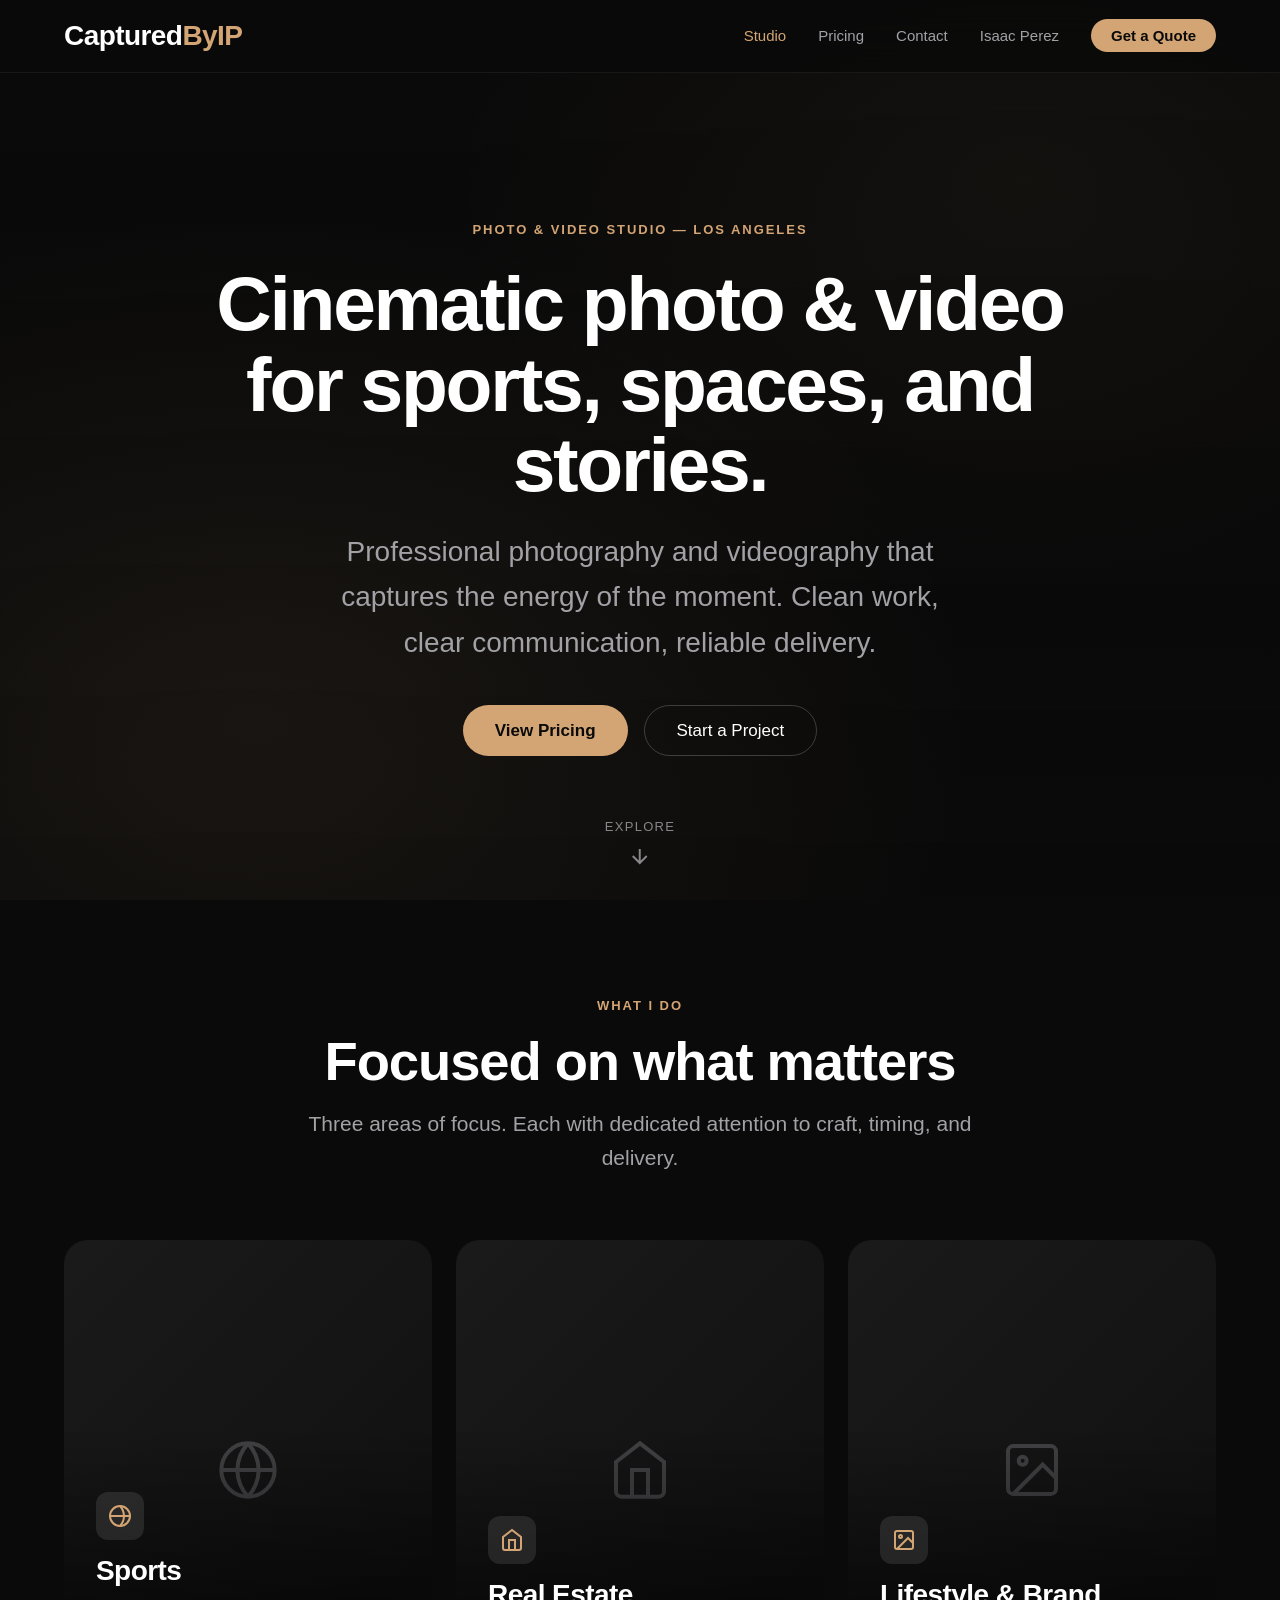
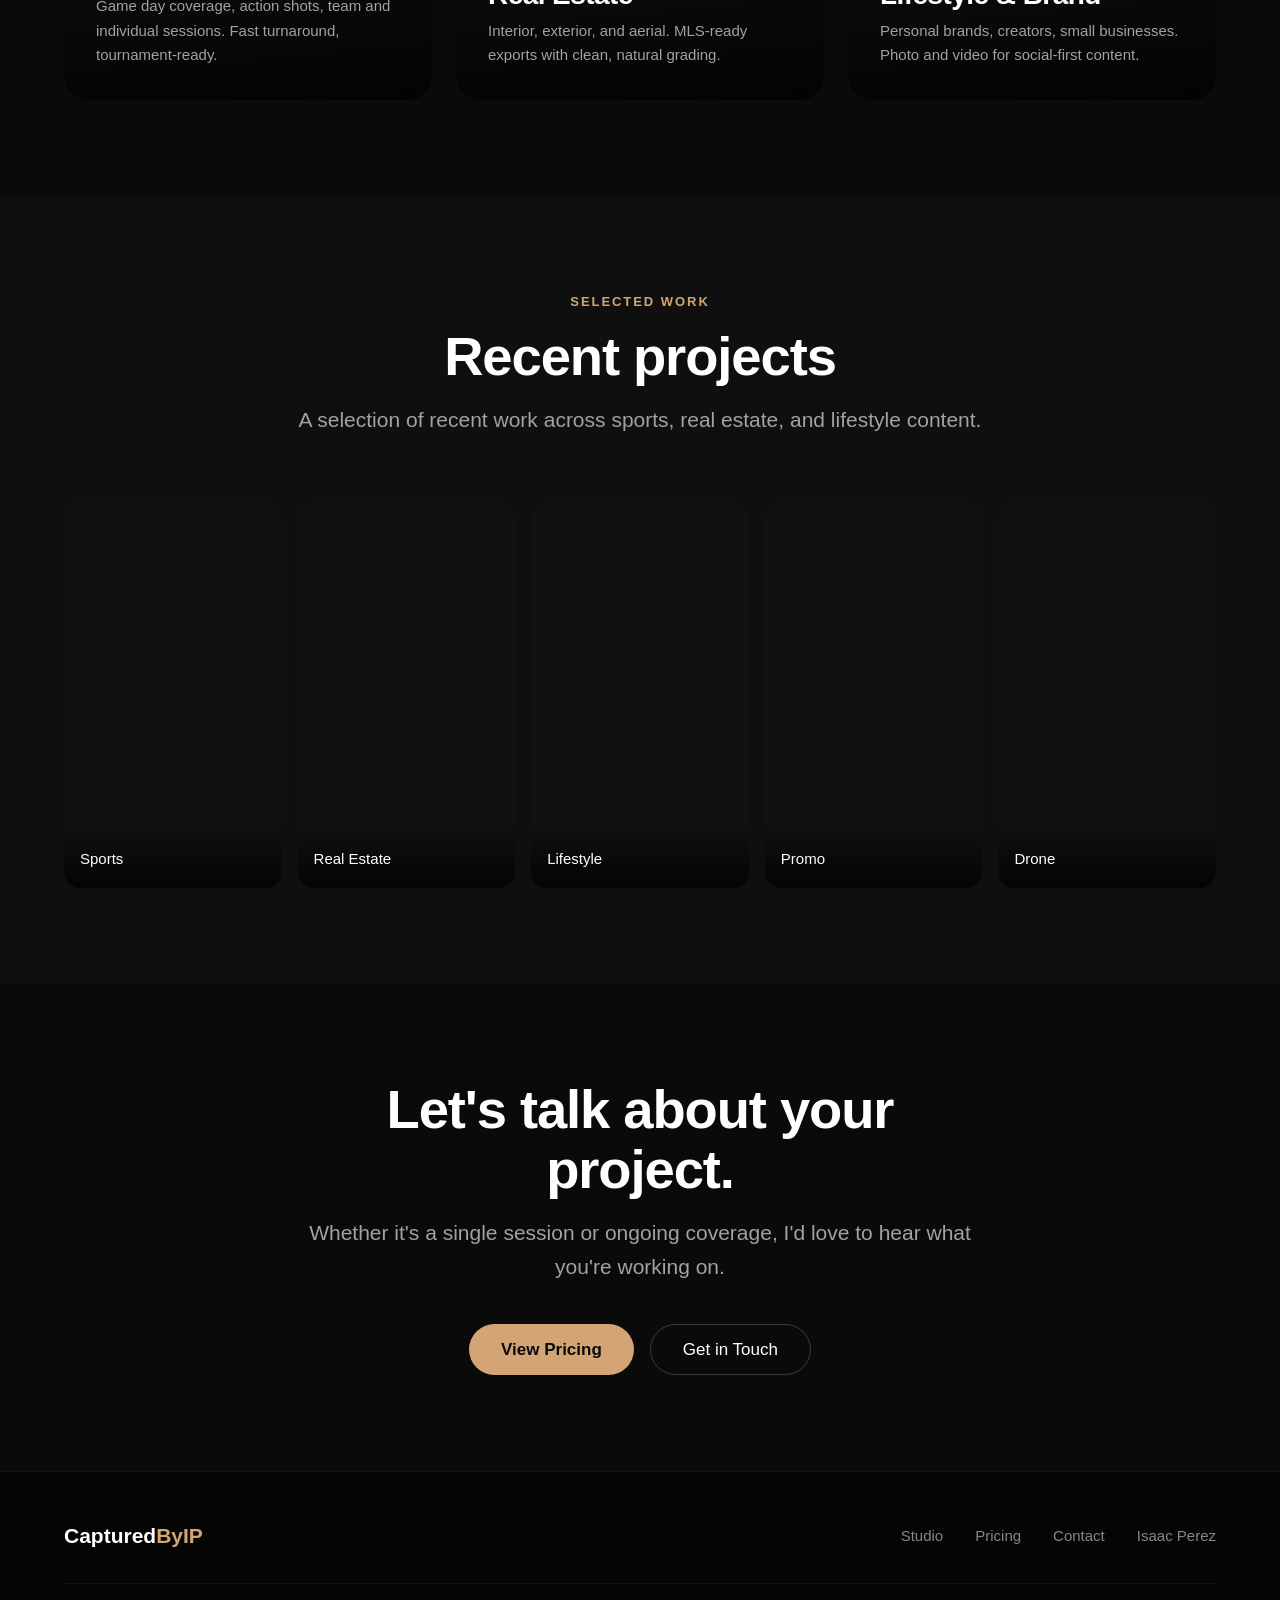
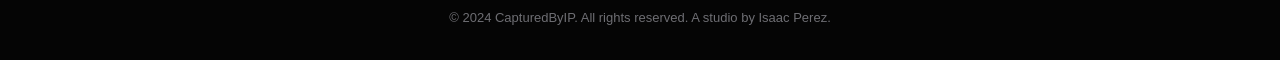
==== index.html @ b9ff3daa "Initial commit - CapturedByIP standalone site" ====
<!DOCTYPE html>
<html lang="en" data-theme="dark">
<head>
  <meta charset="UTF-8">
  <meta name="viewport" content="width=device-width, initial-scale=1.0">
  <meta name="description" content="CapturedByIP — Cinematic photo & video for sports, spaces, and stories. Professional photography and videography in Los Angeles.">
  <meta name="author" content="Isaac Perez">
  <meta name="keywords" content="photography, videography, sports photography, real estate photography, drone, Los Angeles, professional photographer">
  
  <!-- Open Graph -->
  <meta property="og:title" content="CapturedByIP — Photo & Video Studio">
  <meta property="og:description" content="Cinematic photo & video for sports, spaces, and stories.">
  <meta property="og:type" content="website">
  <meta property="og:image" content="https://isaacperez.co/isaac.JPG">
  
  <!-- Twitter Card -->
  <meta name="twitter:card" content="summary_large_image">
  <meta name="twitter:title" content="CapturedByIP — Photo & Video Studio">
  <meta name="twitter:description" content="Cinematic photo & video for sports, spaces, and stories.">
  
  <link rel="icon" href="favicon.svg" type="image/svg+xml">
  <link rel="apple-touch-icon" href="favicon.svg">
  <title>CapturedByIP — Photo & Video Studio</title>
  
  <!-- Design System -->
  <link rel="stylesheet" href="css/design-system.css">
  
  <style>
    /* ============================================================
       CAPTUREDBYIP — CUSTOM STYLES
       Dark-first, editorial, cinematic design
       ============================================================ */
    
    :root {
      /* CapturedByIP Brand Colors - Warm, confident amber */
      --cbip-accent: #d4a574;
      --cbip-accent-light: #e8c9a8;
      --cbip-accent-dark: #b8875a;
      --cbip-accent-subtle: rgba(212, 165, 116, 0.15);
      
      /* Override accent for this page */
      --color-accent: var(--cbip-accent);
      --color-accent-light: var(--cbip-accent-light);
      --color-accent-dark: var(--cbip-accent-dark);
      --color-accent-subtle: var(--cbip-accent-subtle);
    }
    
    /* Force dark mode for CapturedByIP */
    html[data-theme="dark"] {
      --color-surface: #0a0a0a;
      --color-surface-elevated: #141414;
      --color-surface-secondary: #0f0f0f;
    }
    
    body {
      background-color: #0a0a0a;
    }
    
    /* -------------------- Navigation -------------------- */
    
    .cbip-nav {
      position: fixed;
      top: 0;
      left: 0;
      right: 0;
      z-index: var(--z-sticky);
      background-color: rgba(10, 10, 10, 0.85);
      backdrop-filter: saturate(180%) blur(20px);
      -webkit-backdrop-filter: saturate(180%) blur(20px);
      border-bottom: 1px solid rgba(255, 255, 255, 0.06);
    }
    
    .cbip-nav-inner {
      display: flex;
      align-items: center;
      justify-content: space-between;
      height: 72px;
      max-width: var(--container-xl);
      margin: 0 auto;
      padding: 0 var(--space-6);
    }
    
    .cbip-nav-brand {
      display: flex;
      align-items: center;
      gap: var(--space-3);
      text-decoration: none;
    }
    
    .cbip-logo {
      font-size: var(--text-xl);
      font-weight: var(--font-bold);
      color: var(--color-white);
      letter-spacing: -0.02em;
    }
    
    .cbip-logo-mark {
      color: var(--cbip-accent);
    }
    
    .cbip-nav-links {
      display: flex;
      align-items: center;
      gap: var(--space-8);
      list-style: none;
    }
    
    .cbip-nav-link {
      font-size: var(--text-sm);
      font-weight: var(--font-medium);
      color: var(--color-gray-400);
      text-decoration: none;
      transition: color var(--duration-fast);
    }
    
    .cbip-nav-link:hover {
      color: var(--color-white);
    }
    
    .cbip-nav-link.active {
      color: var(--cbip-accent);
    }
    
    .cbip-nav-cta {
      padding: var(--space-2) var(--space-5);
      background-color: var(--cbip-accent);
      color: #0a0a0a;
      font-size: var(--text-sm);
      font-weight: var(--font-semibold);
      text-decoration: none;
      border-radius: var(--radius-full);
      transition: all var(--duration-fast);
    }
    
    .cbip-nav-cta:hover {
      background-color: var(--cbip-accent-light);
      transform: translateY(-1px);
    }
    
    /* Mobile Navigation */
    .cbip-nav-toggle {
      display: none;
      padding: var(--space-2);
      background: none;
      border: none;
      cursor: pointer;
    }
    
    .cbip-nav-toggle span {
      display: block;
      width: 24px;
      height: 2px;
      background-color: var(--color-white);
      position: relative;
      transition: background-color var(--duration-fast);
    }
    
    .cbip-nav-toggle span::before,
    .cbip-nav-toggle span::after {
      content: '';
      position: absolute;
      left: 0;
      width: 100%;
      height: 2px;
      background-color: var(--color-white);
      transition: transform var(--duration-normal);
    }
    
    .cbip-nav-toggle span::before { top: -8px; }
    .cbip-nav-toggle span::after { bottom: -8px; }
    
    @media (max-width: 768px) {
      .cbip-nav-toggle {
        display: block;
      }
      
      .cbip-nav-links {
        position: fixed;
        top: 72px;
        left: 0;
        right: 0;
        bottom: 0;
        flex-direction: column;
        align-items: center;
        justify-content: flex-start;
        gap: 0;
        padding-top: var(--space-8);
        background-color: rgba(10, 10, 10, 0.98);
        opacity: 0;
        visibility: hidden;
        transform: translateY(-10px);
        transition: all var(--duration-normal);
      }
      
      .cbip-nav-links.active {
        opacity: 1;
        visibility: visible;
        transform: translateY(0);
      }
      
      .cbip-nav-links li {
        width: 100%;
        text-align: center;
      }
      
      .cbip-nav-link {
        display: block;
        padding: var(--space-4) var(--space-6);
        font-size: var(--text-lg);
      }
      
      .cbip-nav-cta {
        margin-top: var(--space-4);
        padding: var(--space-3) var(--space-8);
      }
    }
    
    /* -------------------- Hero Section -------------------- */
    
    .cbip-hero {
      min-height: 100vh;
      display: flex;
      align-items: center;
      justify-content: center;
      position: relative;
      padding: calc(72px + var(--space-16)) var(--space-6) var(--space-16);
      overflow: hidden;
    }
    
    .cbip-hero-bg {
      position: absolute;
      inset: 0;
      background: linear-gradient(
        180deg,
        rgba(10, 10, 10, 0.3) 0%,
        rgba(10, 10, 10, 0.6) 50%,
        rgba(10, 10, 10, 0.95) 100%
      );
      z-index: 1;
    }
    
    .cbip-hero-image {
      position: absolute;
      inset: 0;
      width: 100%;
      height: 100%;
      object-fit: cover;
      opacity: 0.7;
    }
    
    /* Gradient mesh overlay for visual interest */
    .cbip-hero::before {
      content: '';
      position: absolute;
      inset: 0;
      background: 
        radial-gradient(ellipse at 20% 80%, rgba(212, 165, 116, 0.08) 0%, transparent 50%),
        radial-gradient(ellipse at 80% 20%, rgba(212, 165, 116, 0.05) 0%, transparent 40%);
      z-index: 2;
      pointer-events: none;
    }
    
    .cbip-hero-content {
      position: relative;
      z-index: 3;
      max-width: 900px;
      text-align: center;
    }
    
    .cbip-hero-eyebrow {
      display: inline-flex;
      align-items: center;
      gap: var(--space-2);
      margin-bottom: var(--space-6);
      font-size: var(--text-xs);
      font-weight: var(--font-semibold);
      letter-spacing: 0.15em;
      text-transform: uppercase;
      color: var(--cbip-accent);
      animation: fadeInUp var(--duration-slow) var(--ease-out);
    }
    
    .cbip-hero-title {
      font-size: clamp(2.5rem, 6vw, 5rem);
      font-weight: var(--font-bold);
      letter-spacing: -0.03em;
      line-height: 1.05;
      color: var(--color-white);
      margin-bottom: var(--space-6);
      animation: fadeInUp var(--duration-slow) var(--ease-out) 100ms both;
    }
    
    .cbip-hero-subtitle {
      font-size: var(--text-xl);
      font-weight: var(--font-regular);
      color: var(--color-gray-400);
      line-height: var(--leading-relaxed);
      max-width: 600px;
      margin: 0 auto var(--space-10);
      animation: fadeInUp var(--duration-slow) var(--ease-out) 200ms both;
    }
    
    .cbip-hero-actions {
      display: flex;
      justify-content: center;
      gap: var(--space-4);
      animation: fadeInUp var(--duration-slow) var(--ease-out) 300ms both;
    }
    
    .cbip-hero-scroll {
      position: absolute;
      bottom: var(--space-8);
      left: 50%;
      transform: translateX(-50%);
      z-index: 3;
      display: flex;
      flex-direction: column;
      align-items: center;
      gap: var(--space-2);
      color: var(--color-gray-500);
      font-size: var(--text-xs);
      text-decoration: none;
      letter-spacing: 0.1em;
      text-transform: uppercase;
      animation: fadeIn var(--duration-slow) var(--ease-out) 600ms both;
    }
    
    .cbip-hero-scroll svg {
      animation: bounce 2s infinite;
    }
    
    @keyframes bounce {
      0%, 20%, 50%, 80%, 100% { transform: translateY(0); }
      40% { transform: translateY(6px); }
      60% { transform: translateY(3px); }
    }
    
    /* -------------------- Services Section -------------------- */
    
    .cbip-services {
      padding: var(--section-gap) 0;
      background-color: #0a0a0a;
    }
    
    .cbip-section-header {
      max-width: 700px;
      margin: 0 auto var(--space-16);
      text-align: center;
    }
    
    .cbip-section-eyebrow {
      display: block;
      font-size: var(--text-xs);
      font-weight: var(--font-semibold);
      letter-spacing: 0.15em;
      text-transform: uppercase;
      color: var(--cbip-accent);
      margin-bottom: var(--space-4);
    }
    
    .cbip-section-title {
      font-size: var(--text-3xl);
      font-weight: var(--font-semibold);
      color: var(--color-white);
      margin-bottom: var(--space-4);
    }
    
    .cbip-section-subtitle {
      font-size: var(--text-lg);
      color: var(--color-gray-400);
      line-height: var(--leading-relaxed);
    }
    
    .cbip-services-grid {
      display: grid;
      grid-template-columns: repeat(3, 1fr);
      gap: var(--space-6);
    }
    
    .cbip-service-card {
      position: relative;
      aspect-ratio: 4/5;
      border-radius: var(--radius-2xl);
      overflow: hidden;
      cursor: pointer;
      transition: transform var(--duration-normal) var(--ease-default);
    }
    
    .cbip-service-card:hover {
      transform: translateY(-8px);
    }
    
    .cbip-service-image {
      position: absolute;
      inset: 0;
      width: 100%;
      height: 100%;
      object-fit: cover;
      transition: transform var(--duration-slow) var(--ease-default);
    }
    
    .cbip-service-card:hover .cbip-service-image {
      transform: scale(1.05);
    }
    
    .cbip-service-overlay {
      position: absolute;
      inset: 0;
      background: linear-gradient(
        180deg,
        transparent 0%,
        transparent 40%,
        rgba(0, 0, 0, 0.8) 100%
      );
      z-index: 1;
    }
    
    .cbip-service-content {
      position: absolute;
      bottom: 0;
      left: 0;
      right: 0;
      padding: var(--space-8);
      z-index: 2;
    }
    
    .cbip-service-icon {
      width: 48px;
      height: 48px;
      display: flex;
      align-items: center;
      justify-content: center;
      background-color: rgba(255, 255, 255, 0.1);
      backdrop-filter: blur(10px);
      border-radius: var(--radius-lg);
      margin-bottom: var(--space-4);
    }
    
    .cbip-service-icon svg {
      width: 24px;
      height: 24px;
      color: var(--cbip-accent);
    }
    
    .cbip-service-title {
      font-size: var(--text-xl);
      font-weight: var(--font-semibold);
      color: var(--color-white);
      margin-bottom: var(--space-2);
    }
    
    .cbip-service-desc {
      font-size: var(--text-sm);
      color: var(--color-gray-400);
      line-height: var(--leading-relaxed);
    }
    
    @media (max-width: 1024px) {
      .cbip-services-grid {
        grid-template-columns: repeat(2, 1fr);
      }
    }
    
    @media (max-width: 640px) {
      .cbip-services-grid {
        grid-template-columns: 1fr;
      }
      
      .cbip-service-card {
        aspect-ratio: 16/10;
      }
    }
    
    /* -------------------- Work Preview Section -------------------- */
    
    .cbip-work {
      padding: var(--section-gap) 0;
      background-color: #0f0f0f;
    }
    
    .cbip-work-grid {
      display: grid;
      grid-template-columns: repeat(12, 1fr);
      gap: var(--space-4);
    }
    
    .cbip-work-item {
      position: relative;
      border-radius: var(--radius-xl);
      overflow: hidden;
      cursor: pointer;
    }
    
    .cbip-work-item:nth-child(1) {
      grid-column: span 8;
      aspect-ratio: 16/9;
    }
    
    .cbip-work-item:nth-child(2) {
      grid-column: span 4;
      aspect-ratio: 4/5;
    }
    
    .cbip-work-item:nth-child(3) {
      grid-column: span 4;
      aspect-ratio: 4/5;
    }
    
    .cbip-work-item:nth-child(4) {
      grid-column: span 8;
      aspect-ratio: 16/9;
    }
    
    .cbip-work-image {
      width: 100%;
      height: 100%;
      object-fit: cover;
      transition: transform var(--duration-slow) var(--ease-default);
    }
    
    .cbip-work-item:hover .cbip-work-image {
      transform: scale(1.03);
    }
    
    .cbip-work-overlay {
      position: absolute;
      inset: 0;
      background: linear-gradient(180deg, transparent 60%, rgba(0,0,0,0.7) 100%);
      opacity: 0;
      transition: opacity var(--duration-normal);
    }
    
    .cbip-work-item:hover .cbip-work-overlay {
      opacity: 1;
    }
    
    .cbip-work-label {
      position: absolute;
      bottom: var(--space-4);
      left: var(--space-4);
      font-size: var(--text-sm);
      font-weight: var(--font-medium);
      color: var(--color-white);
      opacity: 0;
      transform: translateY(10px);
      transition: all var(--duration-normal);
    }
    
    .cbip-work-item:hover .cbip-work-label {
      opacity: 1;
      transform: translateY(0);
    }
    
    /* Placeholder styles for work items without images */
    .cbip-work-placeholder {
      width: 100%;
      height: 100%;
      background: linear-gradient(135deg, #1a1a1a 0%, #0f0f0f 100%);
      display: flex;
      align-items: center;
      justify-content: center;
    }
    
    .cbip-work-placeholder-icon {
      width: 64px;
      height: 64px;
      color: var(--color-gray-700);
    }
    
    @media (max-width: 768px) {
      .cbip-work-grid {
        grid-template-columns: 1fr;
      }
      
      .cbip-work-item:nth-child(1),
      .cbip-work-item:nth-child(2),
      .cbip-work-item:nth-child(3),
      .cbip-work-item:nth-child(4) {
        grid-column: span 1;
        aspect-ratio: 16/10;
      }
    }
    
    /* -------------------- Video Gallery -------------------- */
    
    .cbip-video-grid {
      display: grid;
      grid-template-columns: repeat(5, 1fr);
      gap: var(--space-4);
    }
    
    .cbip-video-item {
      position: relative;
      aspect-ratio: 9/16;
      border-radius: var(--radius-xl);
      overflow: hidden;
      background: #111;
      transition: transform var(--duration-normal) var(--ease-default);
    }
    
    .cbip-video-item:hover {
      transform: translateY(-8px);
    }
    
    .cbip-video-item iframe {
      position: absolute;
      top: 0;
      left: 0;
      width: 100%;
      height: 100%;
      border: none;
    }
    
    .cbip-video-label {
      position: absolute;
      bottom: 0;
      left: 0;
      right: 0;
      padding: var(--space-6) var(--space-4) var(--space-4);
      background: linear-gradient(transparent, rgba(0,0,0,0.8));
      z-index: 2;
      pointer-events: none;
    }
    
    .cbip-video-label span {
      font-size: var(--text-sm);
      font-weight: var(--font-medium);
      color: var(--color-white);
    }
    
    @media (max-width: 1024px) {
      .cbip-video-grid {
        grid-template-columns: repeat(3, 1fr);
      }
    }
    
    @media (max-width: 640px) {
      .cbip-video-grid {
        grid-template-columns: repeat(2, 1fr);
        gap: var(--space-3);
      }
      
      .cbip-video-item {
        border-radius: var(--radius-lg);
      }
    }
    
    /* -------------------- CTA Section -------------------- */
    
    .cbip-cta {
      padding: var(--section-gap) 0;
      background-color: #0a0a0a;
      text-align: center;
    }
    
    .cbip-cta-inner {
      max-width: 700px;
      margin: 0 auto;
    }
    
    .cbip-cta-title {
      font-size: var(--text-3xl);
      font-weight: var(--font-semibold);
      color: var(--color-white);
      margin-bottom: var(--space-4);
    }
    
    .cbip-cta-subtitle {
      font-size: var(--text-lg);
      color: var(--color-gray-400);
      margin-bottom: var(--space-10);
      line-height: var(--leading-relaxed);
    }
    
    .cbip-cta-actions {
      display: flex;
      justify-content: center;
      gap: var(--space-4);
    }
    
    @media (max-width: 640px) {
      .cbip-cta-actions {
        flex-direction: column;
        align-items: center;
      }
      
      .cbip-cta-actions .btn {
        width: 100%;
        max-width: 280px;
      }
    }
    
    /* -------------------- Footer -------------------- */
    
    .cbip-footer {
      background-color: #050505;
      padding: var(--space-12) 0 var(--space-8);
      border-top: 1px solid rgba(255, 255, 255, 0.06);
    }
    
    .cbip-footer-inner {
      display: flex;
      align-items: center;
      justify-content: space-between;
      flex-wrap: wrap;
      gap: var(--space-6);
    }
    
    .cbip-footer-brand {
      font-size: var(--text-lg);
      font-weight: var(--font-semibold);
      color: var(--color-white);
    }
    
    .cbip-footer-brand span {
      color: var(--cbip-accent);
    }
    
    .cbip-footer-links {
      display: flex;
      gap: var(--space-8);
      list-style: none;
    }
    
    .cbip-footer-link {
      font-size: var(--text-sm);
      color: var(--color-gray-500);
      text-decoration: none;
      transition: color var(--duration-fast);
    }
    
    .cbip-footer-link:hover {
      color: var(--color-white);
    }
    
    .cbip-footer-copy {
      width: 100%;
      text-align: center;
      margin-top: var(--space-8);
      padding-top: var(--space-6);
      border-top: 1px solid rgba(255, 255, 255, 0.06);
      font-size: var(--text-xs);
      color: var(--color-gray-600);
    }
    
    @media (max-width: 640px) {
      .cbip-footer-inner {
        flex-direction: column;
        text-align: center;
      }
      
      .cbip-footer-links {
        flex-wrap: wrap;
        justify-content: center;
        gap: var(--space-4) var(--space-6);
      }
    }
    
    /* -------------------- Button Overrides -------------------- */
    
    .btn-cbip-primary {
      background-color: var(--cbip-accent);
      color: #0a0a0a;
      font-weight: var(--font-semibold);
    }
    
    .btn-cbip-primary:hover:not(:disabled) {
      background-color: var(--cbip-accent-light);
      box-shadow: 0 4px 20px rgba(212, 165, 116, 0.25);
    }
    
    .btn-cbip-ghost {
      background-color: transparent;
      color: var(--color-white);
      border: 1px solid rgba(255, 255, 255, 0.2);
    }
    
    .btn-cbip-ghost:hover:not(:disabled) {
      background-color: rgba(255, 255, 255, 0.05);
      border-color: rgba(255, 255, 255, 0.3);
    }
    
    /* -------------------- Responsive Hero -------------------- */
    
    @media (max-width: 768px) {
      .cbip-hero {
        min-height: auto;
        padding: calc(72px + var(--space-20)) var(--space-6) var(--space-20);
      }
      
      .cbip-hero-title {
        font-size: var(--text-3xl);
      }
      
      .cbip-hero-subtitle {
        font-size: var(--text-lg);
      }
      
      .cbip-hero-actions {
        flex-direction: column;
        width: 100%;
        max-width: 300px;
        margin: 0 auto;
      }
      
      .cbip-hero-scroll {
        display: none;
      }
    }
  </style>
</head>
<body>
  <!-- Navigation -->
  <nav class="cbip-nav">
    <div class="cbip-nav-inner">
      <a href="index.html" class="cbip-nav-brand">
        <span class="cbip-logo">Captured<span class="cbip-logo-mark">ByIP</span></span>
      </a>
      <button class="cbip-nav-toggle" aria-label="Toggle navigation" onclick="toggleCbipNav()">
        <span></span>
      </button>
      <ul class="cbip-nav-links" id="cbipNavLinks">
        <li><a href="index.html" class="cbip-nav-link active">Studio</a></li>
        <li><a href="pricing.html" class="cbip-nav-link">Pricing</a></li>
        <li><a href="https://isaacperez.co/#contact" class="cbip-nav-link">Contact</a></li>
        <li><a href="https://isaacperez.co" class="cbip-nav-link">Isaac Perez</a></li>
        <li><a href="pricing.html" class="cbip-nav-cta">Get a Quote</a></li>
      </ul>
    </div>
  </nav>

  <main>
    <!-- Hero Section -->
    <section class="cbip-hero">
      <!-- Placeholder for hero image - can be replaced with actual photo -->
      <div class="cbip-hero-bg"></div>
      
      <div class="cbip-hero-content">
        <span class="cbip-hero-eyebrow">Photo & Video Studio — Los Angeles</span>
        <h1 class="cbip-hero-title">Cinematic photo & video for sports, spaces, and stories.</h1>
        <p class="cbip-hero-subtitle">
          Professional photography and videography that captures the energy of the moment. 
          Clean work, clear communication, reliable delivery.
        </p>
        <div class="cbip-hero-actions">
          <a href="pricing.html" class="btn btn-lg btn-cbip-primary">View Pricing</a>
          <a href="https://isaacperez.co/#contact" class="btn btn-lg btn-cbip-ghost">Start a Project</a>
        </div>
      </div>
      
      <a href="#services" class="cbip-hero-scroll">
        <span>Explore</span>
        <svg width="24" height="24" viewBox="0 0 24 24" fill="none" stroke="currentColor" stroke-width="2">
          <path d="M12 5v14M19 12l-7 7-7-7"/>
        </svg>
      </a>
    </section>

    <!-- Services Section -->
    <section id="services" class="cbip-services">
      <div class="container">
        <div class="cbip-section-header">
          <span class="cbip-section-eyebrow">What I Do</span>
          <h2 class="cbip-section-title">Focused on what matters</h2>
          <p class="cbip-section-subtitle">
            Three areas of focus. Each with dedicated attention to craft, timing, and delivery.
          </p>
        </div>
        
        <div class="cbip-services-grid">
          <!-- Sports -->
          <div class="cbip-service-card" data-animate="fade-in-up">
            <div class="cbip-service-placeholder cbip-work-placeholder">
              <svg class="cbip-work-placeholder-icon" viewBox="0 0 24 24" fill="none" stroke="currentColor" stroke-width="1.5">
                <circle cx="12" cy="12" r="10"/>
                <path d="M12 2a15.3 15.3 0 0 1 4 10 15.3 15.3 0 0 1-4 10"/>
                <path d="M12 2a15.3 15.3 0 0 0-4 10 15.3 15.3 0 0 0 4 10"/>
                <path d="M2 12h20"/>
              </svg>
            </div>
            <div class="cbip-service-overlay"></div>
            <div class="cbip-service-content">
              <div class="cbip-service-icon">
                <svg viewBox="0 0 24 24" fill="none" stroke="currentColor" stroke-width="2">
                  <circle cx="12" cy="12" r="10"/>
                  <path d="M12 2a15.3 15.3 0 0 1 4 10 15.3 15.3 0 0 1-4 10"/>
                  <path d="M2 12h20"/>
                </svg>
              </div>
              <h3 class="cbip-service-title">Sports</h3>
              <p class="cbip-service-desc">Game day coverage, action shots, team and individual sessions. Fast turnaround, tournament-ready.</p>
            </div>
          </div>
          
          <!-- Real Estate -->
          <div class="cbip-service-card" data-animate="fade-in-up" style="animation-delay: 100ms;">
            <div class="cbip-service-placeholder cbip-work-placeholder">
              <svg class="cbip-work-placeholder-icon" viewBox="0 0 24 24" fill="none" stroke="currentColor" stroke-width="1.5">
                <path d="M3 9l9-7 9 7v11a2 2 0 0 1-2 2H5a2 2 0 0 1-2-2z"/>
                <polyline points="9 22 9 12 15 12 15 22"/>
              </svg>
            </div>
            <div class="cbip-service-overlay"></div>
            <div class="cbip-service-content">
              <div class="cbip-service-icon">
                <svg viewBox="0 0 24 24" fill="none" stroke="currentColor" stroke-width="2">
                  <path d="M3 9l9-7 9 7v11a2 2 0 0 1-2 2H5a2 2 0 0 1-2-2z"/>
                  <polyline points="9 22 9 12 15 12 15 22"/>
                </svg>
              </div>
              <h3 class="cbip-service-title">Real Estate</h3>
              <p class="cbip-service-desc">Interior, exterior, and aerial. MLS-ready exports with clean, natural grading.</p>
            </div>
          </div>
          
          <!-- Lifestyle / Brand -->
          <div class="cbip-service-card" data-animate="fade-in-up" style="animation-delay: 200ms;">
            <div class="cbip-service-placeholder cbip-work-placeholder">
              <svg class="cbip-work-placeholder-icon" viewBox="0 0 24 24" fill="none" stroke="currentColor" stroke-width="1.5">
                <rect x="3" y="3" width="18" height="18" rx="2" ry="2"/>
                <circle cx="8.5" cy="8.5" r="1.5"/>
                <polyline points="21 15 16 10 5 21"/>
              </svg>
            </div>
            <div class="cbip-service-overlay"></div>
            <div class="cbip-service-content">
              <div class="cbip-service-icon">
                <svg viewBox="0 0 24 24" fill="none" stroke="currentColor" stroke-width="2">
                  <rect x="3" y="3" width="18" height="18" rx="2" ry="2"/>
                  <circle cx="8.5" cy="8.5" r="1.5"/>
                  <polyline points="21 15 16 10 5 21"/>
                </svg>
              </div>
              <h3 class="cbip-service-title">Lifestyle & Brand</h3>
              <p class="cbip-service-desc">Personal brands, creators, small businesses. Photo and video for social-first content.</p>
            </div>
          </div>
        </div>
      </div>
    </section>

    <!-- Selected Work Section -->
    <section id="work" class="cbip-work">
      <div class="container">
        <div class="cbip-section-header">
          <span class="cbip-section-eyebrow">Selected Work</span>
          <h2 class="cbip-section-title">Recent projects</h2>
          <p class="cbip-section-subtitle">
            A selection of recent work across sports, real estate, and lifestyle content.
          </p>
        </div>
        
        <div class="cbip-video-grid">
          <!-- Sports Video -->
          <div class="cbip-video-item" data-animate="fade-in-up">
            <iframe 
              src="https://www.youtube.com/embed/Fa_GbNsNZyY" 
              title="Sports Coverage" 
              allow="accelerometer; autoplay; clipboard-write; encrypted-media; gyroscope; picture-in-picture" 
              allowfullscreen>
            </iframe>
            <div class="cbip-video-label"><span>Sports</span></div>
          </div>
          
          <!-- Real Estate Drone Video -->
          <div class="cbip-video-item" data-animate="fade-in-up" style="animation-delay: 100ms;">
            <iframe 
              src="https://www.youtube.com/embed/4osFpWDdcGk" 
              title="Real Estate Drone" 
              allow="accelerometer; autoplay; clipboard-write; encrypted-media; gyroscope; picture-in-picture" 
              allowfullscreen>
            </iframe>
            <div class="cbip-video-label"><span>Real Estate</span></div>
          </div>
          
          <!-- Lifestyle - Pop Up Vendor -->
          <div class="cbip-video-item" data-animate="fade-in-up" style="animation-delay: 200ms;">
            <iframe 
              src="https://www.youtube.com/embed/M5nzgzTZtvE" 
              title="Lifestyle - Pop Up" 
              allow="accelerometer; autoplay; clipboard-write; encrypted-media; gyroscope; picture-in-picture" 
              allowfullscreen>
            </iframe>
            <div class="cbip-video-label"><span>Lifestyle</span></div>
          </div>
          
          <!-- Lifestyle - Church Promo -->
          <div class="cbip-video-item" data-animate="fade-in-up" style="animation-delay: 300ms;">
            <iframe 
              src="https://www.youtube.com/embed/c5WViCONClQ" 
              title="Lifestyle - Church Promo" 
              allow="accelerometer; autoplay; clipboard-write; encrypted-media; gyroscope; picture-in-picture" 
              allowfullscreen>
            </iframe>
            <div class="cbip-video-label"><span>Promo</span></div>
          </div>
          
          <!-- Drone - San Pedro -->
          <div class="cbip-video-item" data-animate="fade-in-up" style="animation-delay: 400ms;">
            <iframe 
              src="https://www.youtube.com/embed/GWT_bpOAOnk" 
              title="Drone - San Pedro" 
              allow="accelerometer; autoplay; clipboard-write; encrypted-media; gyroscope; picture-in-picture" 
              allowfullscreen>
            </iframe>
            <div class="cbip-video-label"><span>Drone</span></div>
          </div>
        </div>
      </div>
    </section>

    <!-- CTA Section -->
    <section class="cbip-cta">
      <div class="container">
        <div class="cbip-cta-inner">
          <h2 class="cbip-cta-title">Let's talk about your project.</h2>
          <p class="cbip-cta-subtitle">
            Whether it's a single session or ongoing coverage, I'd love to hear what you're working on.
          </p>
          <div class="cbip-cta-actions">
            <a href="pricing.html" class="btn btn-lg btn-cbip-primary">View Pricing</a>
            <a href="https://isaacperez.co/#contact" class="btn btn-lg btn-cbip-ghost">Get in Touch</a>
          </div>
        </div>
      </div>
    </section>
  </main>

  <!-- Footer -->
  <footer class="cbip-footer">
    <div class="container">
      <div class="cbip-footer-inner">
        <div class="cbip-footer-brand">
          Captured<span>ByIP</span>
        </div>
        <ul class="cbip-footer-links">
          <li><a href="index.html" class="cbip-footer-link">Studio</a></li>
          <li><a href="pricing.html" class="cbip-footer-link">Pricing</a></li>
          <li><a href="https://isaacperez.co/#contact" class="cbip-footer-link">Contact</a></li>
          <li><a href="https://isaacperez.co" class="cbip-footer-link">Isaac Perez</a></li>
        </ul>
      </div>
      <p class="cbip-footer-copy">
        © 2024 CapturedByIP. All rights reserved. A studio by Isaac Perez.
      </p>
    </div>
  </footer>

  <!-- Scripts -->
  <script>
    // Mobile Navigation Toggle
    function toggleCbipNav() {
      const navLinks = document.getElementById('cbipNavLinks');
      navLinks.classList.toggle('active');
    }
    
    // Close mobile nav when clicking a link
    document.querySelectorAll('.cbip-nav-link').forEach(link => {
      link.addEventListener('click', () => {
        document.getElementById('cbipNavLinks').classList.remove('active');
      });
    });
    
    // Scroll-triggered animations
    const animateOnScroll = () => {
      const elements = document.querySelectorAll('[data-animate]');
      const observer = new IntersectionObserver((entries) => {
        entries.forEach(entry => {
          if (entry.isIntersecting) {
            entry.target.classList.add('animated');
            observer.unobserve(entry.target);
          }
        });
      }, {
        threshold: 0.1,
        rootMargin: '0px 0px -50px 0px'
      });
      
      elements.forEach(el => observer.observe(el));
    };
    
    // Initialize animations when DOM is ready
    document.addEventListener('DOMContentLoaded', animateOnScroll);
    
    // Smooth scroll for anchor links
    document.querySelectorAll('a[href^="#"]').forEach(anchor => {
      anchor.addEventListener('click', function(e) {
        e.preventDefault();
        const target = document.querySelector(this.getAttribute('href'));
        if (target) {
          target.scrollIntoView({
            behavior: 'smooth',
            block: 'start'
          });
        }
      });
    });
  </script>
</body>
</html>
---- css/design-system.css ----
/*
 * Isaac Perez - Design System
 * A cohesive design system for the personal brand ecosystem
 * ============================================================
 */

/* ============================================================
   CSS CUSTOM PROPERTIES (DESIGN TOKENS)
   ============================================================ */

:root {
  /* -------------------- Colors -------------------- */
  
  /* Neutral Palette */
  --color-white: #ffffff;
  --color-gray-50: #fafafa;
  --color-gray-100: #f5f5f7;
  --color-gray-200: #e8e8ed;
  --color-gray-300: #d2d2d7;
  --color-gray-400: #a1a1a6;
  --color-gray-500: #86868b;
  --color-gray-600: #6e6e73;
  --color-gray-700: #424245;
  --color-gray-800: #2d2d2d;
  --color-gray-900: #1d1d1f;
  --color-black: #000000;
  
  /* Primary Brand Color - Calm, confident blue-gray */
  --color-primary: #2d3436;
  --color-primary-light: #636e72;
  --color-primary-dark: #1e2224;
  
  /* Accent Color - Default (can be overridden per subdomain) */
  --color-accent: #0071e3;
  --color-accent-light: #40a0ff;
  --color-accent-dark: #0058b0;
  --color-accent-subtle: rgba(0, 113, 227, 0.1);
  
  /* Semantic Colors */
  --color-success: #34c759;
  --color-warning: #ff9f0a;
  --color-error: #ff3b30;
  
  /* Surface Colors */
  --color-surface: var(--color-white);
  --color-surface-elevated: var(--color-white);
  --color-surface-secondary: var(--color-gray-50);
  --color-surface-tertiary: var(--color-gray-100);
  
  /* Text Colors */
  --color-text-primary: var(--color-gray-900);
  --color-text-secondary: var(--color-gray-600);
  --color-text-tertiary: var(--color-gray-500);
  --color-text-inverse: var(--color-white);
  
  /* Border Colors */
  --color-border: var(--color-gray-200);
  --color-border-light: var(--color-gray-100);
  
  /* -------------------- Typography -------------------- */
  
  /* Font Families */
  --font-sans: -apple-system, BlinkMacSystemFont, 'SF Pro Display', 'SF Pro Text', 'Helvetica Neue', Helvetica, Arial, sans-serif;
  --font-mono: 'SF Mono', SFMono-Regular, ui-monospace, Menlo, Monaco, 'Cascadia Mono', monospace;
  
  /* Font Sizes - Fluid Scale */
  --text-xs: clamp(0.75rem, 0.7rem + 0.25vw, 0.8125rem);      /* 12-13px */
  --text-sm: clamp(0.8125rem, 0.75rem + 0.3vw, 0.9375rem);    /* 13-15px */
  --text-base: clamp(0.9375rem, 0.875rem + 0.3vw, 1.0625rem); /* 15-17px */
  --text-lg: clamp(1.125rem, 1rem + 0.5vw, 1.3125rem);        /* 18-21px */
  --text-xl: clamp(1.3125rem, 1.1rem + 0.9vw, 1.75rem);       /* 21-28px */
  --text-2xl: clamp(1.75rem, 1.4rem + 1.5vw, 2.5rem);         /* 28-40px */
  --text-3xl: clamp(2.25rem, 1.8rem + 2vw, 3.5rem);           /* 36-56px */
  --text-4xl: clamp(2.75rem, 2rem + 3vw, 4.5rem);             /* 44-72px */
  --text-5xl: clamp(3.5rem, 2.5rem + 4vw, 6rem);              /* 56-96px */
  
  /* Font Weights */
  --font-light: 300;
  --font-regular: 400;
  --font-medium: 500;
  --font-semibold: 600;
  --font-bold: 700;
  
  /* Line Heights */
  --leading-none: 1;
  --leading-tight: 1.1;
  --leading-snug: 1.25;
  --leading-normal: 1.5;
  --leading-relaxed: 1.625;
  --leading-loose: 2;
  
  /* Letter Spacing */
  --tracking-tighter: -0.03em;
  --tracking-tight: -0.02em;
  --tracking-normal: 0;
  --tracking-wide: 0.02em;
  --tracking-wider: 0.05em;
  
  /* -------------------- Spacing -------------------- */
  
  --space-0: 0;
  --space-1: 0.25rem;   /* 4px */
  --space-2: 0.5rem;    /* 8px */
  --space-3: 0.75rem;   /* 12px */
  --space-4: 1rem;      /* 16px */
  --space-5: 1.25rem;   /* 20px */
  --space-6: 1.5rem;    /* 24px */
  --space-8: 2rem;      /* 32px */
  --space-10: 2.5rem;   /* 40px */
  --space-12: 3rem;     /* 48px */
  --space-16: 4rem;     /* 64px */
  --space-20: 5rem;     /* 80px */
  --space-24: 6rem;     /* 96px */
  --space-32: 8rem;     /* 128px */
  --space-40: 10rem;    /* 160px */
  
  /* -------------------- Layout -------------------- */
  
  --container-sm: 640px;
  --container-md: 768px;
  --container-lg: 1024px;
  --container-xl: 1200px;
  --container-2xl: 1440px;
  
  --grid-gap: var(--space-6);
  --section-gap: var(--space-24);
  
  /* -------------------- Borders & Radius -------------------- */
  
  --radius-none: 0;
  --radius-sm: 0.375rem;   /* 6px */
  --radius-md: 0.5rem;     /* 8px */
  --radius-lg: 0.75rem;    /* 12px */
  --radius-xl: 1rem;       /* 16px */
  --radius-2xl: 1.5rem;    /* 24px */
  --radius-3xl: 2rem;      /* 32px */
  --radius-full: 9999px;
  
  --border-width: 1px;
  --border-width-2: 2px;
  
  /* -------------------- Shadows -------------------- */
  
  --shadow-xs: 0 1px 2px rgba(0, 0, 0, 0.04);
  --shadow-sm: 0 2px 8px rgba(0, 0, 0, 0.04), 0 1px 2px rgba(0, 0, 0, 0.06);
  --shadow-md: 0 4px 16px rgba(0, 0, 0, 0.08), 0 2px 4px rgba(0, 0, 0, 0.04);
  --shadow-lg: 0 8px 32px rgba(0, 0, 0, 0.1), 0 4px 8px rgba(0, 0, 0, 0.04);
  --shadow-xl: 0 16px 48px rgba(0, 0, 0, 0.12), 0 8px 16px rgba(0, 0, 0, 0.06);
  --shadow-2xl: 0 24px 64px rgba(0, 0, 0, 0.16), 0 12px 24px rgba(0, 0, 0, 0.08);
  
  /* Colored shadows for buttons/cards */
  --shadow-accent: 0 4px 16px rgba(0, 113, 227, 0.2);
  
  /* -------------------- Transitions -------------------- */
  
  --ease-default: cubic-bezier(0.25, 0.1, 0.25, 1);
  --ease-in: cubic-bezier(0.42, 0, 1, 1);
  --ease-out: cubic-bezier(0, 0, 0.58, 1);
  --ease-in-out: cubic-bezier(0.42, 0, 0.58, 1);
  --ease-bounce: cubic-bezier(0.34, 1.56, 0.64, 1);
  
  --duration-fast: 150ms;
  --duration-normal: 250ms;
  --duration-slow: 400ms;
  --duration-slower: 600ms;
  
  /* -------------------- Z-Index Scale -------------------- */
  
  --z-below: -1;
  --z-base: 0;
  --z-raised: 10;
  --z-dropdown: 100;
  --z-sticky: 200;
  --z-overlay: 300;
  --z-modal: 400;
  --z-toast: 500;
}

/* ============================================================
   DARK MODE
   ============================================================ */

/* System preference dark mode */
@media (prefers-color-scheme: dark) {
  :root:not([data-theme="light"]) {
    /* Surface Colors */
    --color-surface: var(--color-gray-900);
    --color-surface-elevated: #2d2d2d;
    --color-surface-secondary: #1a1a1a;
    --color-surface-tertiary: var(--color-black);
    
    /* Text Colors */
    --color-text-primary: var(--color-gray-100);
    --color-text-secondary: var(--color-gray-400);
    --color-text-tertiary: var(--color-gray-500);
    
    /* Border Colors */
    --color-border: rgba(255, 255, 255, 0.1);
    --color-border-light: rgba(255, 255, 255, 0.05);
    
    /* Adjusted accent for dark mode */
    --color-accent-subtle: rgba(0, 113, 227, 0.2);
    
    /* Shadows for dark mode */
    --shadow-xs: 0 1px 2px rgba(0, 0, 0, 0.2);
    --shadow-sm: 0 2px 8px rgba(0, 0, 0, 0.3), 0 1px 2px rgba(0, 0, 0, 0.2);
    --shadow-md: 0 4px 16px rgba(0, 0, 0, 0.4), 0 2px 4px rgba(0, 0, 0, 0.2);
    --shadow-lg: 0 8px 32px rgba(0, 0, 0, 0.5), 0 4px 8px rgba(0, 0, 0, 0.3);
    --shadow-xl: 0 16px 48px rgba(0, 0, 0, 0.5), 0 8px 16px rgba(0, 0, 0, 0.3);
    --shadow-2xl: 0 24px 64px rgba(0, 0, 0, 0.6), 0 12px 24px rgba(0, 0, 0, 0.4);
  }
}

/* Manual dark mode toggle */
:root[data-theme="dark"] {
  /* Surface Colors */
  --color-surface: var(--color-gray-900);
  --color-surface-elevated: #2d2d2d;
  --color-surface-secondary: #1a1a1a;
  --color-surface-tertiary: var(--color-black);
  
  /* Text Colors */
  --color-text-primary: var(--color-gray-100);
  --color-text-secondary: var(--color-gray-400);
  --color-text-tertiary: var(--color-gray-500);
  
  /* Border Colors */
  --color-border: rgba(255, 255, 255, 0.1);
  --color-border-light: rgba(255, 255, 255, 0.05);
  
  /* Adjusted accent for dark mode */
  --color-accent-subtle: rgba(0, 113, 227, 0.2);
  
  /* Shadows for dark mode */
  --shadow-xs: 0 1px 2px rgba(0, 0, 0, 0.2);
  --shadow-sm: 0 2px 8px rgba(0, 0, 0, 0.3), 0 1px 2px rgba(0, 0, 0, 0.2);
  --shadow-md: 0 4px 16px rgba(0, 0, 0, 0.4), 0 2px 4px rgba(0, 0, 0, 0.2);
  --shadow-lg: 0 8px 32px rgba(0, 0, 0, 0.5), 0 4px 8px rgba(0, 0, 0, 0.3);
  --shadow-xl: 0 16px 48px rgba(0, 0, 0, 0.5), 0 8px 16px rgba(0, 0, 0, 0.3);
  --shadow-2xl: 0 24px 64px rgba(0, 0, 0, 0.6), 0 12px 24px rgba(0, 0, 0, 0.4);
}

/* ============================================================
   CSS RESET & BASE STYLES
   ============================================================ */

*,
*::before,
*::after {
  box-sizing: border-box;
  margin: 0;
  padding: 0;
}

html {
  -webkit-font-smoothing: antialiased;
  -moz-osx-font-smoothing: grayscale;
  text-rendering: optimizeLegibility;
  scroll-behavior: smooth;
}

body {
  font-family: var(--font-sans);
  font-size: var(--text-base);
  font-weight: var(--font-regular);
  line-height: var(--leading-normal);
  color: var(--color-text-primary);
  background-color: var(--color-surface);
}

/* Focus styles for accessibility */
:focus-visible {
  outline: 2px solid var(--color-accent);
  outline-offset: 2px;
}

/* Remove default focus for mouse users */
:focus:not(:focus-visible) {
  outline: none;
}

/* Selection color */
::selection {
  background-color: var(--color-accent-subtle);
  color: var(--color-text-primary);
}

/* ============================================================
   TYPOGRAPHY
   ============================================================ */

h1, h2, h3, h4, h5, h6 {
  font-weight: var(--font-semibold);
  line-height: var(--leading-tight);
  letter-spacing: var(--tracking-tight);
  color: var(--color-text-primary);
}

.headline-1 {
  font-size: var(--text-5xl);
  font-weight: var(--font-bold);
  line-height: var(--leading-none);
  letter-spacing: var(--tracking-tighter);
}

.headline-2 {
  font-size: var(--text-4xl);
  font-weight: var(--font-semibold);
  line-height: var(--leading-tight);
  letter-spacing: var(--tracking-tighter);
}

.headline-3 {
  font-size: var(--text-3xl);
  font-weight: var(--font-semibold);
  line-height: var(--leading-tight);
  letter-spacing: var(--tracking-tight);
}

.headline-4 {
  font-size: var(--text-2xl);
  font-weight: var(--font-semibold);
  line-height: var(--leading-snug);
}

.headline-5 {
  font-size: var(--text-xl);
  font-weight: var(--font-semibold);
  line-height: var(--leading-snug);
}

.headline-6 {
  font-size: var(--text-lg);
  font-weight: var(--font-semibold);
  line-height: var(--leading-snug);
}

.subhead {
  font-size: var(--text-xl);
  font-weight: var(--font-regular);
  line-height: var(--leading-normal);
  color: var(--color-text-secondary);
}

.body-large {
  font-size: var(--text-lg);
  line-height: var(--leading-relaxed);
}

.body {
  font-size: var(--text-base);
  line-height: var(--leading-normal);
}

.body-small {
  font-size: var(--text-sm);
  line-height: var(--leading-normal);
}

.caption {
  font-size: var(--text-xs);
  line-height: var(--leading-normal);
  color: var(--color-text-tertiary);
}

.eyebrow {
  font-size: var(--text-xs);
  font-weight: var(--font-semibold);
  letter-spacing: var(--tracking-wider);
  text-transform: uppercase;
  color: var(--color-accent);
}

/* ============================================================
   LAYOUT UTILITIES
   ============================================================ */

.container {
  width: 100%;
  max-width: var(--container-xl);
  margin-left: auto;
  margin-right: auto;
  padding-left: var(--space-6);
  padding-right: var(--space-6);
}

.container-narrow {
  max-width: var(--container-md);
}

.container-wide {
  max-width: var(--container-2xl);
}

.section {
  padding-top: var(--section-gap);
  padding-bottom: var(--section-gap);
}

.section-sm {
  padding-top: var(--space-16);
  padding-bottom: var(--space-16);
}

/* Grid System */
.grid {
  display: grid;
  gap: var(--grid-gap);
}

.grid-2 {
  grid-template-columns: repeat(2, 1fr);
}

.grid-3 {
  grid-template-columns: repeat(3, 1fr);
}

.grid-4 {
  grid-template-columns: repeat(4, 1fr);
}

@media (max-width: 768px) {
  .grid-2,
  .grid-3,
  .grid-4 {
    grid-template-columns: 1fr;
  }
}

@media (min-width: 769px) and (max-width: 1024px) {
  .grid-3,
  .grid-4 {
    grid-template-columns: repeat(2, 1fr);
  }
}

/* Flexbox Utilities */
.flex {
  display: flex;
}

.flex-col {
  flex-direction: column;
}

.items-center {
  align-items: center;
}

.items-start {
  align-items: flex-start;
}

.justify-center {
  justify-content: center;
}

.justify-between {
  justify-content: space-between;
}

.gap-2 { gap: var(--space-2); }
.gap-3 { gap: var(--space-3); }
.gap-4 { gap: var(--space-4); }
.gap-6 { gap: var(--space-6); }
.gap-8 { gap: var(--space-8); }

/* ============================================================
   COMPONENTS: BUTTONS
   ============================================================ */

.btn {
  display: inline-flex;
  align-items: center;
  justify-content: center;
  gap: var(--space-2);
  padding: var(--space-3) var(--space-6);
  font-family: var(--font-sans);
  font-size: var(--text-sm);
  font-weight: var(--font-medium);
  line-height: 1;
  text-decoration: none;
  border: none;
  border-radius: var(--radius-full);
  cursor: pointer;
  transition: all var(--duration-normal) var(--ease-default);
  -webkit-tap-highlight-color: transparent;
}

.btn:disabled {
  opacity: 0.5;
  cursor: not-allowed;
}

/* Primary Button */
.btn-primary {
  background-color: var(--color-accent);
  color: var(--color-white);
}

.btn-primary:hover:not(:disabled) {
  background-color: var(--color-accent-dark);
  transform: translateY(-1px);
  box-shadow: var(--shadow-accent);
}

.btn-primary:active:not(:disabled) {
  transform: translateY(0);
}

/* Secondary Button */
.btn-secondary {
  background-color: var(--color-gray-900);
  color: var(--color-white);
}

.btn-secondary:hover:not(:disabled) {
  background-color: var(--color-gray-800);
  transform: translateY(-1px);
  box-shadow: var(--shadow-md);
}

/* Ghost Button */
.btn-ghost {
  background-color: transparent;
  color: var(--color-accent);
  border: var(--border-width) solid var(--color-border);
}

.btn-ghost:hover:not(:disabled) {
  background-color: var(--color-gray-50);
  border-color: var(--color-gray-300);
}

/* Text Link Button */
.btn-link {
  background: none;
  padding: 0;
  color: var(--color-accent);
  border-radius: 0;
}

.btn-link:hover:not(:disabled) {
  color: var(--color-accent-dark);
}

/* Button Sizes */
.btn-sm {
  padding: var(--space-2) var(--space-4);
  font-size: var(--text-xs);
}

.btn-lg {
  padding: var(--space-4) var(--space-8);
  font-size: var(--text-base);
}

/* Icon Button */
.btn-icon {
  padding: var(--space-3);
  border-radius: var(--radius-lg);
}

/* ============================================================
   COMPONENTS: CARDS
   ============================================================ */

.card {
  background-color: var(--color-surface);
  border-radius: var(--radius-2xl);
  overflow: hidden;
  transition: transform var(--duration-normal) var(--ease-default),
              box-shadow var(--duration-normal) var(--ease-default);
}

.card-elevated {
  box-shadow: var(--shadow-md);
}

.card-elevated:hover {
  transform: translateY(-4px);
  box-shadow: var(--shadow-xl);
}

.card-bordered {
  border: var(--border-width) solid var(--color-border);
}

.card-body {
  padding: var(--space-6);
}

.card-body-lg {
  padding: var(--space-8);
}

/* ============================================================
   COMPONENTS: NAVIGATION
   ============================================================ */

.nav {
  position: fixed;
  top: 0;
  left: 0;
  right: 0;
  z-index: var(--z-sticky);
  background-color: rgba(255, 255, 255, 0.8);
  backdrop-filter: saturate(180%) blur(20px);
  -webkit-backdrop-filter: saturate(180%) blur(20px);
  border-bottom: var(--border-width) solid var(--color-border-light);
  transition: background-color var(--duration-normal) var(--ease-default),
              border-color var(--duration-normal) var(--ease-default);
}

/* Dark mode nav styles */
:root[data-theme="dark"] .nav {
  background-color: rgba(29, 29, 31, 0.9);
  border-bottom-color: rgba(255, 255, 255, 0.1);
}

:root[data-theme="dark"] .nav-brand {
  color: var(--color-white);
}

:root[data-theme="dark"] .nav-link {
  color: var(--color-gray-300);
}

:root[data-theme="dark"] .nav-link:hover {
  color: var(--color-white);
}

:root[data-theme="dark"] .nav-toggle-icon,
:root[data-theme="dark"] .nav-toggle-icon::before,
:root[data-theme="dark"] .nav-toggle-icon::after {
  background-color: var(--color-white);
}

:root[data-theme="dark"] .nav-links {
  background-color: #1d1d1f;
}

/* System preference dark mode nav */
@media (prefers-color-scheme: dark) {
  :root:not([data-theme="light"]) .nav {
    background-color: rgba(29, 29, 31, 0.9);
    border-bottom-color: rgba(255, 255, 255, 0.1);
  }
  
  :root:not([data-theme="light"]) .nav-brand {
    color: var(--color-white);
  }
  
  :root:not([data-theme="light"]) .nav-link {
    color: var(--color-gray-300);
  }
  
  :root:not([data-theme="light"]) .nav-link:hover {
    color: var(--color-white);
  }
  
  :root:not([data-theme="light"]) .nav-toggle-icon,
  :root:not([data-theme="light"]) .nav-toggle-icon::before,
  :root:not([data-theme="light"]) .nav-toggle-icon::after {
    background-color: var(--color-white);
  }
  
  :root:not([data-theme="light"]) .nav-links {
    background-color: #1d1d1f;
  }
}

.nav-dark {
  background-color: rgba(29, 29, 31, 0.8);
  border-bottom-color: rgba(255, 255, 255, 0.1);
}

.nav-inner {
  display: flex;
  align-items: center;
  justify-content: space-between;
  height: 64px;
  max-width: var(--container-xl);
  margin: 0 auto;
  padding: 0 var(--space-6);
}

.nav-brand {
  font-size: var(--text-lg);
  font-weight: var(--font-semibold);
  color: var(--color-text-primary);
  text-decoration: none;
  letter-spacing: var(--tracking-tight);
}

.nav-dark .nav-brand {
  color: var(--color-white);
}

.nav-links {
  display: flex;
  align-items: center;
  gap: var(--space-8);
  list-style: none;
}

.nav-link {
  font-size: var(--text-sm);
  font-weight: var(--font-medium);
  color: var(--color-text-secondary);
  text-decoration: none;
  transition: color var(--duration-fast) var(--ease-default);
}

.nav-link:hover {
  color: var(--color-text-primary);
}

.nav-dark .nav-link {
  color: var(--color-gray-400);
}

.nav-dark .nav-link:hover {
  color: var(--color-white);
}

/* Mobile Navigation */
.nav-toggle {
  display: none;
  padding: var(--space-2);
  background: none;
  border: none;
  cursor: pointer;
}

.nav-toggle-icon {
  display: block;
  width: 24px;
  height: 2px;
  background-color: var(--color-text-primary);
  position: relative;
  transition: background-color var(--duration-fast);
}

.nav-toggle-icon::before,
.nav-toggle-icon::after {
  content: '';
  position: absolute;
  left: 0;
  width: 100%;
  height: 2px;
  background-color: var(--color-text-primary);
  transition: transform var(--duration-normal) var(--ease-default);
}

.nav-toggle-icon::before {
  top: -8px;
}

.nav-toggle-icon::after {
  bottom: -8px;
}

.nav-dark .nav-toggle-icon,
.nav-dark .nav-toggle-icon::before,
.nav-dark .nav-toggle-icon::after {
  background-color: var(--color-white);
}

@media (max-width: 768px) {
  .nav-toggle {
    display: block;
  }
  
  .nav-links {
    position: fixed;
    top: 64px;
    left: 0;
    right: 0;
    bottom: 0;
    flex-direction: column;
    align-items: center;
    justify-content: flex-start;
    gap: 0;
    padding-top: var(--space-8);
    background-color: #ffffff;
    opacity: 0;
    visibility: hidden;
    transform: translateY(-10px);
    transition: all var(--duration-normal) var(--ease-default);
  }
  
  .nav-dark .nav-links {
    background-color: #1d1d1f;
  }
  
  .nav-links.active {
    opacity: 1;
    visibility: visible;
    transform: translateY(0);
  }
  
  .nav-link {
    display: block;
    padding: var(--space-4) var(--space-6);
    font-size: var(--text-lg);
  }
  
  /* Dark mode mobile nav - system preference */
  @media (prefers-color-scheme: dark) {
    :root:not([data-theme="light"]) .nav-links {
      background-color: #1d1d1f;
    }
  }
  
  /* Dark mode mobile nav - manual toggle */
  :root[data-theme="dark"] .nav-links {
    background-color: #1d1d1f;
  }
}

/* ============================================================
   COMPONENTS: HERO SECTIONS
   ============================================================ */

.hero {
  min-height: 100vh;
  display: flex;
  flex-direction: column;
  justify-content: center;
  padding-top: 64px; /* Account for fixed nav */
}

.hero-centered {
  text-align: center;
  align-items: center;
}

.hero-content {
  max-width: 800px;
}

.hero-title {
  margin-bottom: var(--space-6);
}

.hero-subtitle {
  margin-bottom: var(--space-8);
}

.hero-actions {
  display: flex;
  gap: var(--space-4);
}

.hero-centered .hero-actions {
  justify-content: center;
}

@media (max-width: 768px) {
  .hero {
    min-height: auto;
    padding-top: calc(64px + var(--space-16));
    padding-bottom: var(--space-16);
  }
  
  .hero-actions {
    flex-direction: column;
    width: 100%;
  }
  
  .hero-actions .btn {
    width: 100%;
  }
}

/* ============================================================
   COMPONENTS: DIVIDERS
   ============================================================ */

.divider {
  height: var(--border-width);
  background-color: var(--color-border);
  border: none;
  margin: var(--space-16) 0;
}

.divider-light {
  background-color: var(--color-border-light);
}

/* ============================================================
   COMPONENTS: BADGES / TAGS
   ============================================================ */

.badge {
  display: inline-flex;
  align-items: center;
  padding: var(--space-1) var(--space-3);
  font-size: var(--text-xs);
  font-weight: var(--font-medium);
  line-height: 1;
  border-radius: var(--radius-full);
  background-color: var(--color-accent-subtle);
  color: var(--color-accent);
}

.badge-neutral {
  background-color: var(--color-gray-100);
  color: var(--color-text-secondary);
}

/* ============================================================
   COMPONENTS: DEVICE FRAMES
   ============================================================ */

.device-frame {
  position: relative;
  background-color: var(--color-gray-900);
  border-radius: 44px;
  padding: 12px;
  box-shadow: var(--shadow-2xl);
}

.device-frame::before {
  content: '';
  position: absolute;
  top: 50%;
  left: 50%;
  transform: translate(-50%, -50%);
  width: calc(100% + 2px);
  height: calc(100% + 2px);
  background: linear-gradient(135deg, 
    rgba(255,255,255,0.1) 0%, 
    rgba(255,255,255,0.05) 50%, 
    rgba(0,0,0,0.1) 100%
  );
  border-radius: 45px;
  z-index: -1;
}

.device-screen {
  width: 100%;
  height: auto;
  border-radius: 32px;
  overflow: hidden;
}

.device-screen img {
  width: 100%;
  height: auto;
  display: block;
}

.device-frame-sm {
  border-radius: 32px;
  padding: 8px;
}

.device-frame-sm::before {
  border-radius: 33px;
}

.device-frame-sm .device-screen {
  border-radius: 24px;
}

/* ============================================================
   COMPONENTS: FOOTER
   ============================================================ */

.footer {
  background-color: var(--color-gray-900);
  color: var(--color-gray-400);
  padding: var(--space-16) 0 var(--space-8);
}

.footer-grid {
  display: grid;
  grid-template-columns: 2fr repeat(3, 1fr);
  gap: var(--space-12);
  margin-bottom: var(--space-12);
}

.footer-brand {
  color: var(--color-white);
  font-size: var(--text-lg);
  font-weight: var(--font-semibold);
  margin-bottom: var(--space-4);
}

.footer-tagline {
  color: var(--color-gray-500);
  font-size: var(--text-sm);
  line-height: var(--leading-relaxed);
}

.footer-heading {
  color: var(--color-white);
  font-size: var(--text-sm);
  font-weight: var(--font-semibold);
  margin-bottom: var(--space-4);
}

.footer-links {
  list-style: none;
}

.footer-links li {
  margin-bottom: var(--space-3);
}

.footer-link {
  color: var(--color-gray-400);
  font-size: var(--text-sm);
  text-decoration: none;
  transition: color var(--duration-fast);
}

.footer-link:hover {
  color: var(--color-white);
}

.footer-bottom {
  display: flex;
  align-items: center;
  justify-content: space-between;
  padding-top: var(--space-8);
  border-top: var(--border-width) solid rgba(255, 255, 255, 0.1);
}

.footer-copyright {
  font-size: var(--text-xs);
  color: var(--color-gray-500);
}

.footer-socials {
  display: flex;
  gap: var(--space-4);
}

.footer-social {
  display: flex;
  align-items: center;
  justify-content: center;
  width: 40px;
  height: 40px;
  color: var(--color-gray-400);
  background-color: rgba(255, 255, 255, 0.05);
  border-radius: var(--radius-lg);
  text-decoration: none;
  transition: all var(--duration-fast);
}

.footer-social:hover {
  color: var(--color-white);
  background-color: rgba(255, 255, 255, 0.1);
}

.footer-social svg {
  width: 20px;
  height: 20px;
}

@media (max-width: 768px) {
  .footer-grid {
    grid-template-columns: 1fr 1fr;
    gap: var(--space-8);
  }
  
  .footer-brand-col {
    grid-column: span 2;
    margin-bottom: var(--space-4);
  }
  
  .footer-bottom {
    flex-direction: column;
    gap: var(--space-6);
    text-align: center;
  }
}

/* ============================================================
   THEME TOGGLE
   ============================================================ */

.theme-toggle {
  display: flex;
  align-items: center;
  justify-content: center;
  width: 40px;
  height: 40px;
  padding: 0;
  background: transparent;
  border: none;
  border-radius: var(--radius-lg);
  color: var(--color-text-secondary);
  cursor: pointer;
  transition: all var(--duration-fast) var(--ease-default);
}

.theme-toggle:hover {
  background: var(--color-surface-secondary);
  color: var(--color-text-primary);
}

:root[data-theme="dark"] .theme-toggle {
  color: var(--color-gray-300);
}

:root[data-theme="dark"] .theme-toggle:hover {
  background: rgba(255, 255, 255, 0.1);
  color: var(--color-white);
}

@media (prefers-color-scheme: dark) {
  :root:not([data-theme="light"]) .theme-toggle {
    color: var(--color-gray-300);
  }
  
  :root:not([data-theme="light"]) .theme-toggle:hover {
    background: rgba(255, 255, 255, 0.1);
    color: var(--color-white);
  }
}

.theme-toggle svg {
  width: 20px;
  height: 20px;
  transition: transform var(--duration-normal) var(--ease-default);
}

.theme-toggle:hover svg {
  transform: rotate(15deg);
}

.theme-toggle .icon-sun,
.theme-toggle .icon-moon {
  display: none;
}

/* Light mode: show moon icon (to switch to dark) */
:root:not([data-theme="dark"]) .theme-toggle .icon-moon {
  display: block;
}

:root[data-theme="dark"] .theme-toggle .icon-sun {
  display: block;
}

/* Handle system preference */
@media (prefers-color-scheme: dark) {
  :root:not([data-theme="light"]) .theme-toggle .icon-moon {
    display: none;
  }
  :root:not([data-theme="light"]) .theme-toggle .icon-sun {
    display: block;
  }
}

/* ============================================================
   UTILITIES
   ============================================================ */

/* Text Utilities */
.text-center { text-align: center; }
.text-left { text-align: left; }
.text-right { text-align: right; }

.text-primary { color: var(--color-text-primary); }
.text-secondary { color: var(--color-text-secondary); }
.text-tertiary { color: var(--color-text-tertiary); }
.text-accent { color: var(--color-accent); }
.text-white { color: var(--color-white); }

.font-light { font-weight: var(--font-light); }
.font-regular { font-weight: var(--font-regular); }
.font-medium { font-weight: var(--font-medium); }
.font-semibold { font-weight: var(--font-semibold); }
.font-bold { font-weight: var(--font-bold); }

/* Spacing Utilities */
.mt-0 { margin-top: 0; }
.mt-4 { margin-top: var(--space-4); }
.mt-6 { margin-top: var(--space-6); }
.mt-8 { margin-top: var(--space-8); }
.mt-12 { margin-top: var(--space-12); }
.mt-16 { margin-top: var(--space-16); }

.mb-0 { margin-bottom: 0; }
.mb-2 { margin-bottom: var(--space-2); }
.mb-4 { margin-bottom: var(--space-4); }
.mb-6 { margin-bottom: var(--space-6); }
.mb-8 { margin-bottom: var(--space-8); }
.mb-12 { margin-bottom: var(--space-12); }
.mb-16 { margin-bottom: var(--space-16); }

/* Display Utilities */
.hidden { display: none; }
.block { display: block; }
.inline-block { display: inline-block; }

@media (max-width: 768px) {
  .hidden-mobile { display: none; }
}

@media (min-width: 769px) {
  .hidden-desktop { display: none; }
}

/* Background Utilities */
.bg-white { background-color: var(--color-white); }
.bg-gray-50 { background-color: var(--color-gray-50); }
.bg-gray-100 { background-color: var(--color-gray-100); }
.bg-gray-900 { background-color: var(--color-gray-900); }
.bg-black { background-color: var(--color-black); }

/* ============================================================
   ANIMATIONS
   ============================================================ */

/* Fade In */
@keyframes fadeIn {
  from {
    opacity: 0;
  }
  to {
    opacity: 1;
  }
}

/* Fade In Up */
@keyframes fadeInUp {
  from {
    opacity: 0;
    transform: translateY(20px);
  }
  to {
    opacity: 1;
    transform: translateY(0);
  }
}

/* Scale In */
@keyframes scaleIn {
  from {
    opacity: 0;
    transform: scale(0.95);
  }
  to {
    opacity: 1;
    transform: scale(1);
  }
}

/* Animation Classes */
.animate-fade-in {
  animation: fadeIn var(--duration-slow) var(--ease-out) forwards;
}

.animate-fade-in-up {
  animation: fadeInUp var(--duration-slow) var(--ease-out) forwards;
}

.animate-scale-in {
  animation: scaleIn var(--duration-slow) var(--ease-out) forwards;
}

/* Stagger delays */
.delay-1 { animation-delay: 100ms; }
.delay-2 { animation-delay: 200ms; }
.delay-3 { animation-delay: 300ms; }
.delay-4 { animation-delay: 400ms; }
.delay-5 { animation-delay: 500ms; }

/* Scroll-triggered animations - initially hidden */
[data-animate] {
  opacity: 0;
}

[data-animate].animated {
  opacity: 1;
}

[data-animate="fade-in"].animated {
  animation: fadeIn var(--duration-slow) var(--ease-out) forwards;
}

[data-animate="fade-in-up"].animated {
  animation: fadeInUp var(--duration-slow) var(--ease-out) forwards;
}

[data-animate="scale-in"].animated {
  animation: scaleIn var(--duration-slow) var(--ease-out) forwards;
}

/* Hover Effects */
.hover-lift {
  transition: transform var(--duration-normal) var(--ease-default);
}

.hover-lift:hover {
  transform: translateY(-4px);
}

/* ============================================================
   PRINT STYLES
   ============================================================ */

@media print {
  .nav,
  .footer-socials,
  .btn {
    display: none !important;
  }
  
  body {
    font-size: 12pt;
    color: #000;
    background: #fff;
  }
  
  a {
    color: #000;
    text-decoration: underline;
  }
}
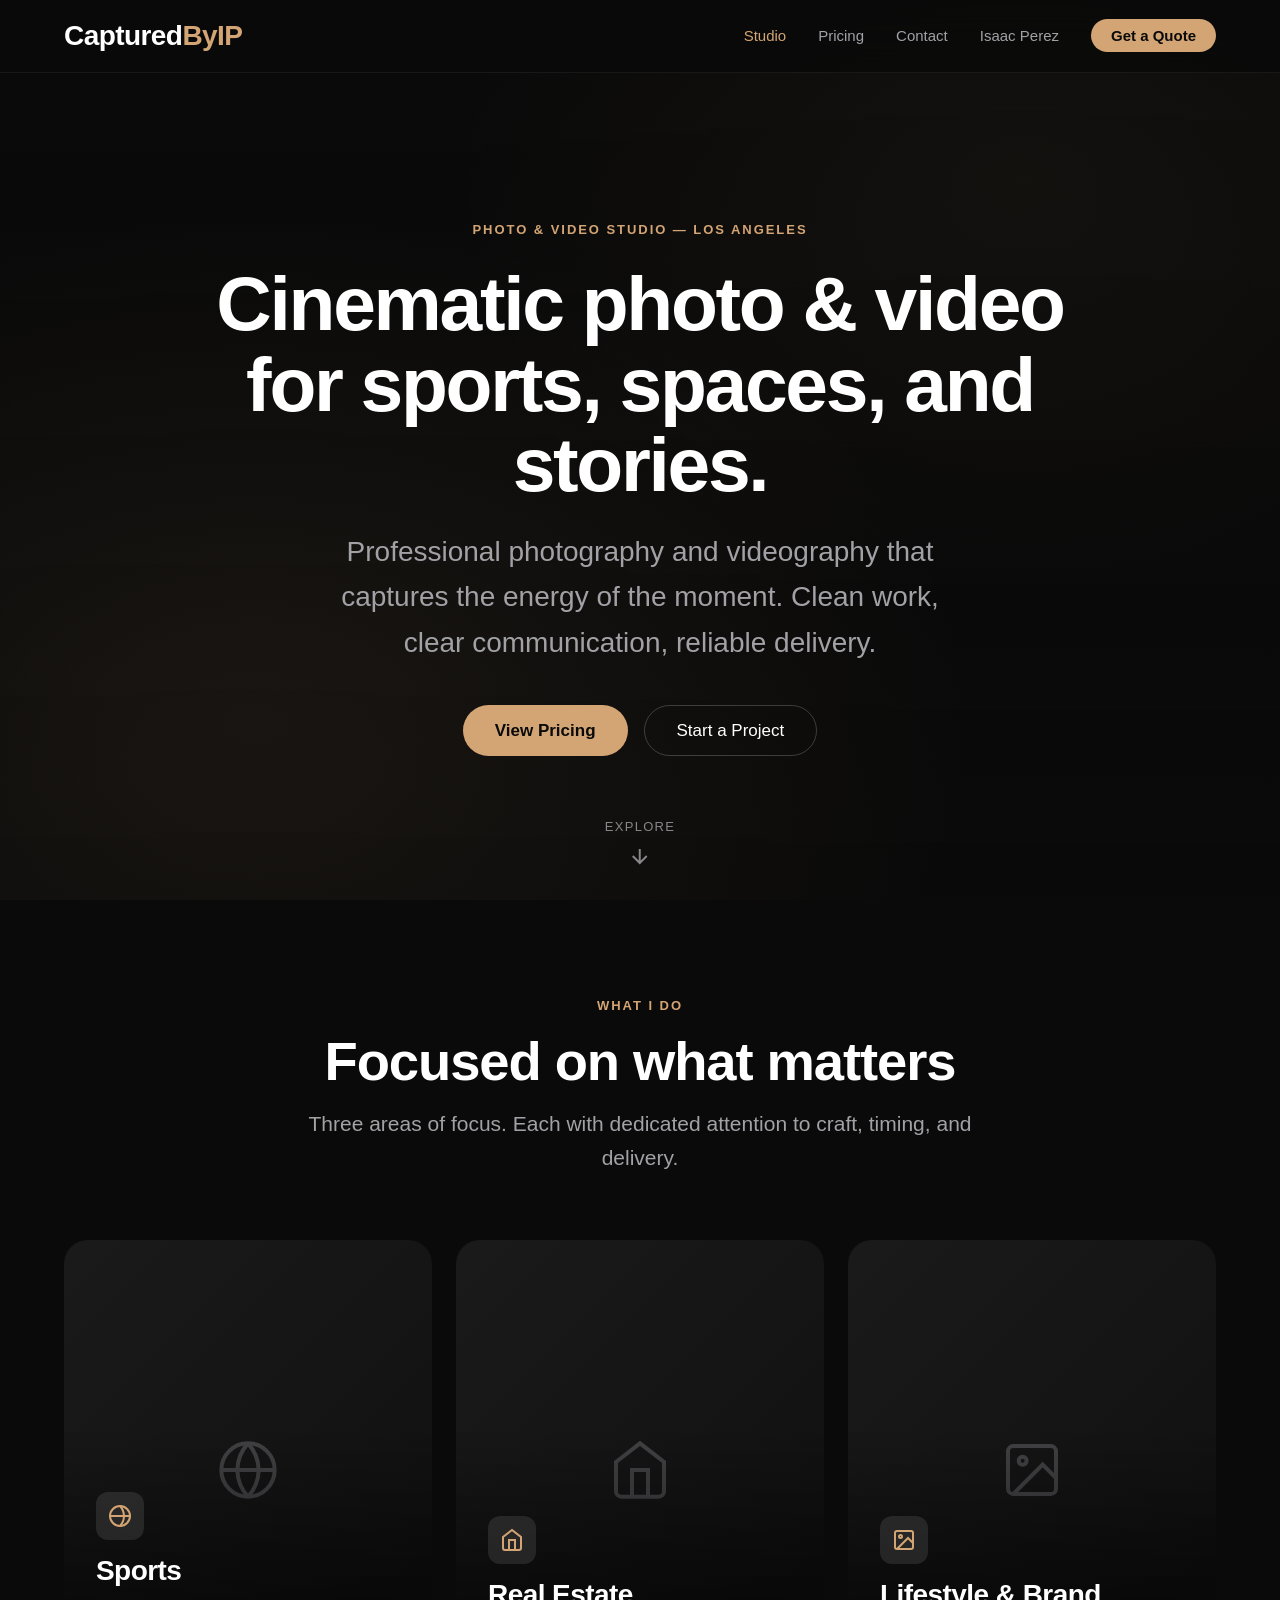
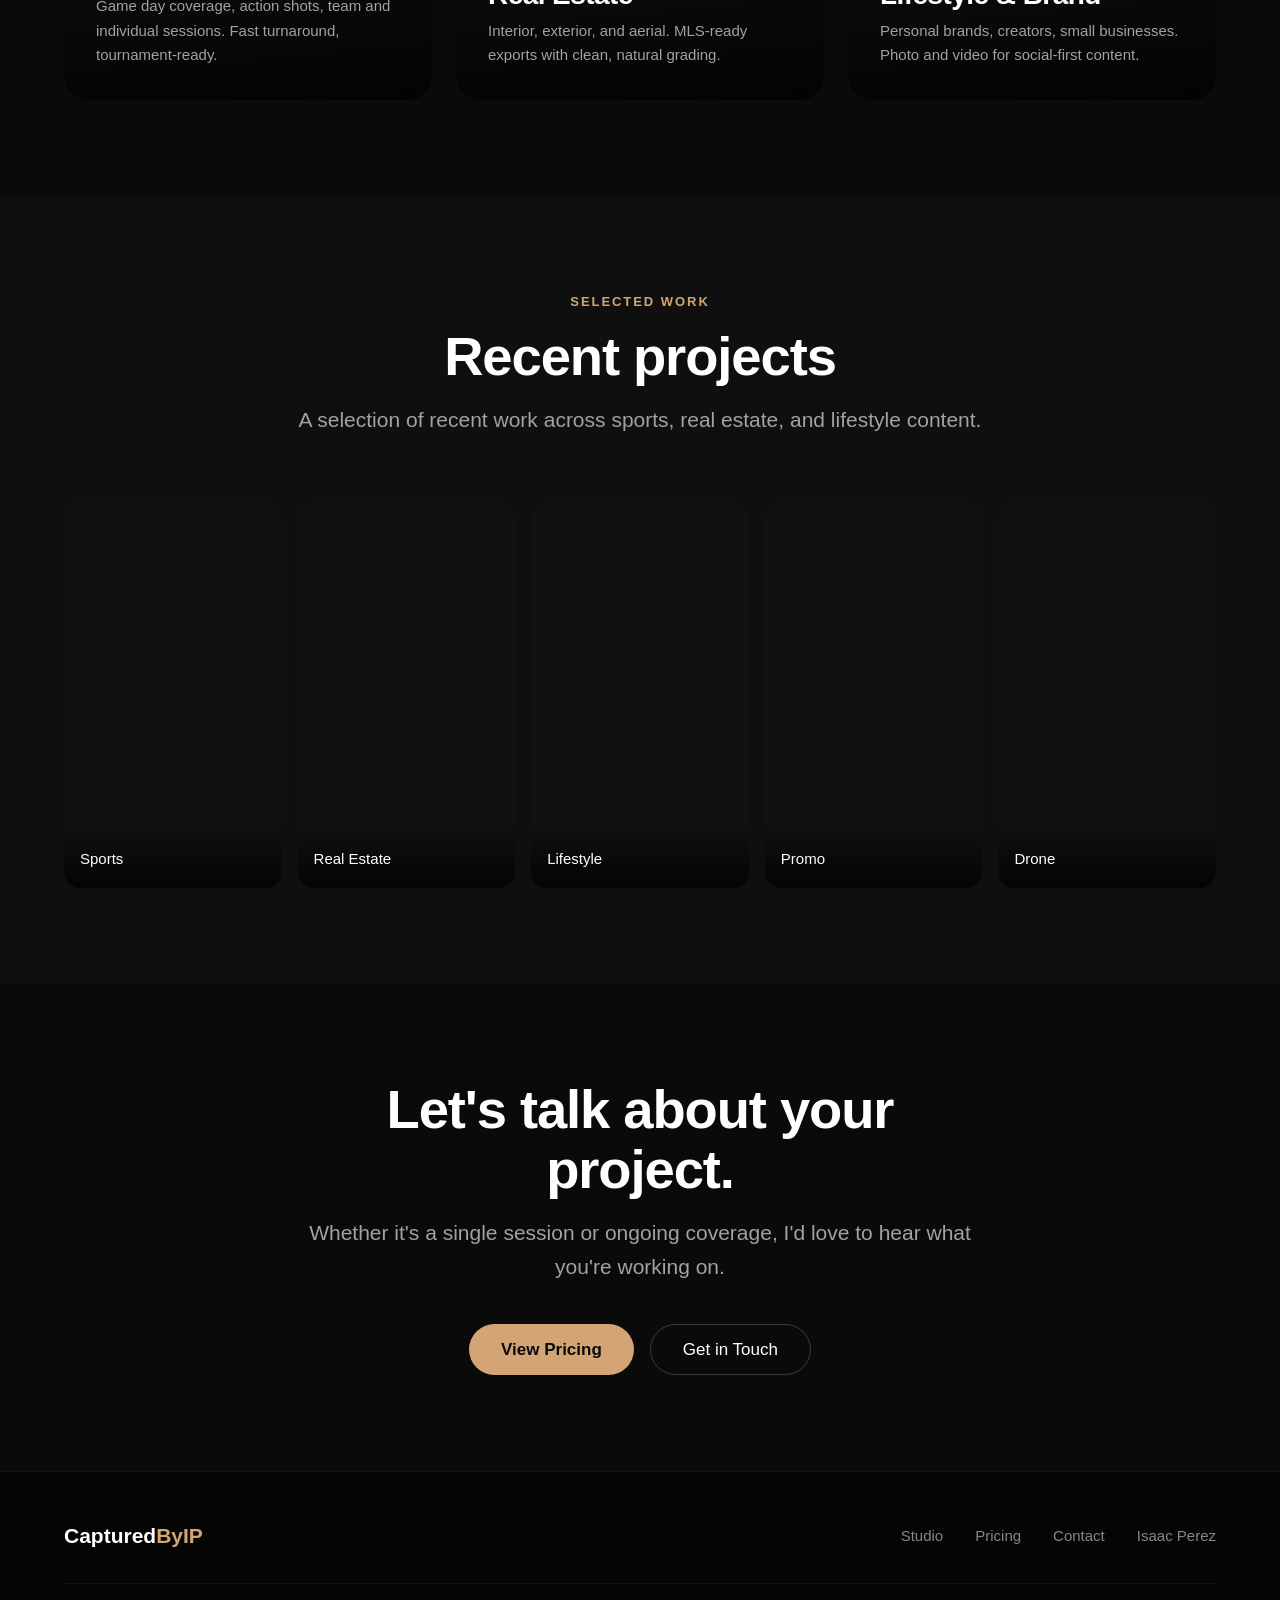
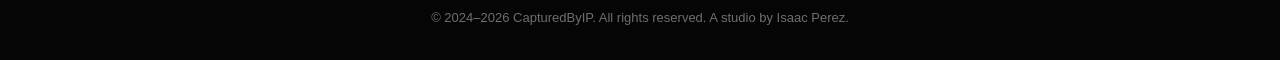
==== commit caa600a1: "Add SEO, a11y, and privacy hardening - robots.txt + sitemap.xml + canonical + ProfessionalService JS" ====
--- a/index.html
+++ b/index.html
@@ -7,17 +7,22 @@
   <meta name="author" content="Isaac Perez">
   <meta name="keywords" content="photography, videography, sports photography, real estate photography, drone, Los Angeles, professional photographer">
   
+  <!-- Canonical -->
+  <link rel="canonical" href="https://capturedbyip.com/">
+
   <!-- Open Graph -->
   <meta property="og:title" content="CapturedByIP — Photo & Video Studio">
   <meta property="og:description" content="Cinematic photo & video for sports, spaces, and stories.">
   <meta property="og:type" content="website">
+  <meta property="og:url" content="https://capturedbyip.com/">
   <meta property="og:image" content="https://isaacperez.co/isaac.JPG">
-  
+
   <!-- Twitter Card -->
   <meta name="twitter:card" content="summary_large_image">
   <meta name="twitter:title" content="CapturedByIP — Photo & Video Studio">
   <meta name="twitter:description" content="Cinematic photo & video for sports, spaces, and stories.">
-  
+  <meta name="twitter:image" content="https://isaacperez.co/isaac.JPG">
+
   <link rel="icon" href="favicon.svg" type="image/svg+xml">
   <link rel="apple-touch-icon" href="favicon.svg">
   <title>CapturedByIP — Photo & Video Studio</title>
@@ -808,6 +813,61 @@
       }
     }
   </style>
+
+  <!-- Structured Data: LocalBusiness / Photographer -->
+  <script type="application/ld+json">
+  {
+    "@context": "https://schema.org",
+    "@type": "ProfessionalService",
+    "@id": "https://capturedbyip.com/#business",
+    "name": "CapturedByIP",
+    "alternateName": "Captured By IP",
+    "description": "Cinematic photo & video for sports, spaces, and stories. Professional photography and videography in Los Angeles.",
+    "url": "https://capturedbyip.com/",
+    "image": "https://isaacperez.co/isaac.JPG",
+    "founder": {
+      "@type": "Person",
+      "name": "Isaac Perez"
+    },
+    "areaServed": {
+      "@type": "City",
+      "name": "Los Angeles"
+    },
+    "address": {
+      "@type": "PostalAddress",
+      "addressLocality": "Los Angeles",
+      "addressRegion": "CA",
+      "addressCountry": "US"
+    },
+    "knowsAbout": ["Sports Photography", "Real Estate Photography", "Drone Videography", "Lifestyle Photography", "Brand Content"],
+    "makesOffer": [
+      {
+        "@type": "Offer",
+        "itemOffered": {
+          "@type": "Service",
+          "name": "Sports Photography & Videography",
+          "description": "Game day coverage, action shots, team and individual sessions with fast, tournament-ready turnaround."
+        }
+      },
+      {
+        "@type": "Offer",
+        "itemOffered": {
+          "@type": "Service",
+          "name": "Real Estate Photography",
+          "description": "Interior, exterior, and aerial photography with MLS-ready exports and clean, natural grading."
+        }
+      },
+      {
+        "@type": "Offer",
+        "itemOffered": {
+          "@type": "Service",
+          "name": "Lifestyle & Brand Content",
+          "description": "Photo and video for personal brands, creators, and small businesses — built for social-first content."
+        }
+      }
+    ]
+  }
+  </script>
 </head>
 <body>
   <!-- Navigation -->
@@ -822,8 +882,8 @@
       <ul class="cbip-nav-links" id="cbipNavLinks">
         <li><a href="index.html" class="cbip-nav-link active">Studio</a></li>
         <li><a href="pricing.html" class="cbip-nav-link">Pricing</a></li>
-        <li><a href="https://isaacperez.co/#contact" class="cbip-nav-link">Contact</a></li>
-        <li><a href="https://isaacperez.co" class="cbip-nav-link">Isaac Perez</a></li>
+        <li><a href="https://isaacperez.co/#contact" rel="noopener" class="cbip-nav-link">Contact</a></li>
+        <li><a href="https://isaacperez.co" rel="noopener" class="cbip-nav-link">Isaac Perez</a></li>
         <li><a href="pricing.html" class="cbip-nav-cta">Get a Quote</a></li>
       </ul>
     </div>
@@ -844,13 +904,13 @@
         </p>
         <div class="cbip-hero-actions">
           <a href="pricing.html" class="btn btn-lg btn-cbip-primary">View Pricing</a>
-          <a href="https://isaacperez.co/#contact" class="btn btn-lg btn-cbip-ghost">Start a Project</a>
+          <a href="https://isaacperez.co/#contact" rel="noopener" class="btn btn-lg btn-cbip-ghost">Start a Project</a>
         </div>
       </div>
       
       <a href="#services" class="cbip-hero-scroll">
         <span>Explore</span>
-        <svg width="24" height="24" viewBox="0 0 24 24" fill="none" stroke="currentColor" stroke-width="2">
+        <svg aria-hidden="true" width="24" height="24" viewBox="0 0 24 24" fill="none" stroke="currentColor" stroke-width="2">
           <path d="M12 5v14M19 12l-7 7-7-7"/>
         </svg>
       </a>
@@ -871,7 +931,7 @@
           <!-- Sports -->
           <div class="cbip-service-card" data-animate="fade-in-up">
             <div class="cbip-service-placeholder cbip-work-placeholder">
-              <svg class="cbip-work-placeholder-icon" viewBox="0 0 24 24" fill="none" stroke="currentColor" stroke-width="1.5">
+              <svg aria-hidden="true" class="cbip-work-placeholder-icon" viewBox="0 0 24 24" fill="none" stroke="currentColor" stroke-width="1.5">
                 <circle cx="12" cy="12" r="10"/>
                 <path d="M12 2a15.3 15.3 0 0 1 4 10 15.3 15.3 0 0 1-4 10"/>
                 <path d="M12 2a15.3 15.3 0 0 0-4 10 15.3 15.3 0 0 0 4 10"/>
@@ -881,7 +941,7 @@
             <div class="cbip-service-overlay"></div>
             <div class="cbip-service-content">
               <div class="cbip-service-icon">
-                <svg viewBox="0 0 24 24" fill="none" stroke="currentColor" stroke-width="2">
+                <svg aria-hidden="true" viewBox="0 0 24 24" fill="none" stroke="currentColor" stroke-width="2">
                   <circle cx="12" cy="12" r="10"/>
                   <path d="M12 2a15.3 15.3 0 0 1 4 10 15.3 15.3 0 0 1-4 10"/>
                   <path d="M2 12h20"/>
@@ -895,7 +955,7 @@
           <!-- Real Estate -->
           <div class="cbip-service-card" data-animate="fade-in-up" style="animation-delay: 100ms;">
             <div class="cbip-service-placeholder cbip-work-placeholder">
-              <svg class="cbip-work-placeholder-icon" viewBox="0 0 24 24" fill="none" stroke="currentColor" stroke-width="1.5">
+              <svg aria-hidden="true" class="cbip-work-placeholder-icon" viewBox="0 0 24 24" fill="none" stroke="currentColor" stroke-width="1.5">
                 <path d="M3 9l9-7 9 7v11a2 2 0 0 1-2 2H5a2 2 0 0 1-2-2z"/>
                 <polyline points="9 22 9 12 15 12 15 22"/>
               </svg>
@@ -903,7 +963,7 @@
             <div class="cbip-service-overlay"></div>
             <div class="cbip-service-content">
               <div class="cbip-service-icon">
-                <svg viewBox="0 0 24 24" fill="none" stroke="currentColor" stroke-width="2">
+                <svg aria-hidden="true" viewBox="0 0 24 24" fill="none" stroke="currentColor" stroke-width="2">
                   <path d="M3 9l9-7 9 7v11a2 2 0 0 1-2 2H5a2 2 0 0 1-2-2z"/>
                   <polyline points="9 22 9 12 15 12 15 22"/>
                 </svg>
@@ -916,7 +976,7 @@
           <!-- Lifestyle / Brand -->
           <div class="cbip-service-card" data-animate="fade-in-up" style="animation-delay: 200ms;">
             <div class="cbip-service-placeholder cbip-work-placeholder">
-              <svg class="cbip-work-placeholder-icon" viewBox="0 0 24 24" fill="none" stroke="currentColor" stroke-width="1.5">
+              <svg aria-hidden="true" class="cbip-work-placeholder-icon" viewBox="0 0 24 24" fill="none" stroke="currentColor" stroke-width="1.5">
                 <rect x="3" y="3" width="18" height="18" rx="2" ry="2"/>
                 <circle cx="8.5" cy="8.5" r="1.5"/>
                 <polyline points="21 15 16 10 5 21"/>
@@ -925,7 +985,7 @@
             <div class="cbip-service-overlay"></div>
             <div class="cbip-service-content">
               <div class="cbip-service-icon">
-                <svg viewBox="0 0 24 24" fill="none" stroke="currentColor" stroke-width="2">
+                <svg aria-hidden="true" viewBox="0 0 24 24" fill="none" stroke="currentColor" stroke-width="2">
                   <rect x="3" y="3" width="18" height="18" rx="2" ry="2"/>
                   <circle cx="8.5" cy="8.5" r="1.5"/>
                   <polyline points="21 15 16 10 5 21"/>
@@ -954,9 +1014,10 @@
           <!-- Sports Video -->
           <div class="cbip-video-item" data-animate="fade-in-up">
             <iframe 
-              src="https://www.youtube.com/embed/Fa_GbNsNZyY" 
+              src="https://www.youtube-nocookie.com/embed/Fa_GbNsNZyY" 
               title="Sports Coverage" 
               allow="accelerometer; autoplay; clipboard-write; encrypted-media; gyroscope; picture-in-picture" 
+              loading="lazy" 
               allowfullscreen>
             </iframe>
             <div class="cbip-video-label"><span>Sports</span></div>
@@ -965,9 +1026,10 @@
           <!-- Real Estate Drone Video -->
           <div class="cbip-video-item" data-animate="fade-in-up" style="animation-delay: 100ms;">
             <iframe 
-              src="https://www.youtube.com/embed/4osFpWDdcGk" 
+              src="https://www.youtube-nocookie.com/embed/4osFpWDdcGk" 
               title="Real Estate Drone" 
               allow="accelerometer; autoplay; clipboard-write; encrypted-media; gyroscope; picture-in-picture" 
+              loading="lazy" 
               allowfullscreen>
             </iframe>
             <div class="cbip-video-label"><span>Real Estate</span></div>
@@ -976,9 +1038,10 @@
           <!-- Lifestyle - Pop Up Vendor -->
           <div class="cbip-video-item" data-animate="fade-in-up" style="animation-delay: 200ms;">
             <iframe 
-              src="https://www.youtube.com/embed/M5nzgzTZtvE" 
+              src="https://www.youtube-nocookie.com/embed/M5nzgzTZtvE" 
               title="Lifestyle - Pop Up" 
               allow="accelerometer; autoplay; clipboard-write; encrypted-media; gyroscope; picture-in-picture" 
+              loading="lazy" 
               allowfullscreen>
             </iframe>
             <div class="cbip-video-label"><span>Lifestyle</span></div>
@@ -987,9 +1050,10 @@
           <!-- Lifestyle - Church Promo -->
           <div class="cbip-video-item" data-animate="fade-in-up" style="animation-delay: 300ms;">
             <iframe 
-              src="https://www.youtube.com/embed/c5WViCONClQ" 
+              src="https://www.youtube-nocookie.com/embed/c5WViCONClQ" 
               title="Lifestyle - Church Promo" 
               allow="accelerometer; autoplay; clipboard-write; encrypted-media; gyroscope; picture-in-picture" 
+              loading="lazy" 
               allowfullscreen>
             </iframe>
             <div class="cbip-video-label"><span>Promo</span></div>
@@ -998,9 +1062,10 @@
           <!-- Drone - San Pedro -->
           <div class="cbip-video-item" data-animate="fade-in-up" style="animation-delay: 400ms;">
             <iframe 
-              src="https://www.youtube.com/embed/GWT_bpOAOnk" 
+              src="https://www.youtube-nocookie.com/embed/GWT_bpOAOnk" 
               title="Drone - San Pedro" 
               allow="accelerometer; autoplay; clipboard-write; encrypted-media; gyroscope; picture-in-picture" 
+              loading="lazy" 
               allowfullscreen>
             </iframe>
             <div class="cbip-video-label"><span>Drone</span></div>
@@ -1019,7 +1084,7 @@
           </p>
           <div class="cbip-cta-actions">
             <a href="pricing.html" class="btn btn-lg btn-cbip-primary">View Pricing</a>
-            <a href="https://isaacperez.co/#contact" class="btn btn-lg btn-cbip-ghost">Get in Touch</a>
+            <a href="https://isaacperez.co/#contact" rel="noopener" class="btn btn-lg btn-cbip-ghost">Get in Touch</a>
           </div>
         </div>
       </div>
@@ -1036,12 +1101,12 @@
         <ul class="cbip-footer-links">
           <li><a href="index.html" class="cbip-footer-link">Studio</a></li>
           <li><a href="pricing.html" class="cbip-footer-link">Pricing</a></li>
-          <li><a href="https://isaacperez.co/#contact" class="cbip-footer-link">Contact</a></li>
-          <li><a href="https://isaacperez.co" class="cbip-footer-link">Isaac Perez</a></li>
+          <li><a href="https://isaacperez.co/#contact" rel="noopener" class="cbip-footer-link">Contact</a></li>
+          <li><a href="https://isaacperez.co" rel="noopener" class="cbip-footer-link">Isaac Perez</a></li>
         </ul>
       </div>
       <p class="cbip-footer-copy">
-        © 2024 CapturedByIP. All rights reserved. A studio by Isaac Perez.
+        © 2024–2026 CapturedByIP. All rights reserved. A studio by Isaac Perez.
       </p>
     </div>
   </footer>
--- a/css/design-system.css
+++ b/css/design-system.css
@@ -1295,6 +1295,23 @@
   animation: scaleIn var(--duration-slow) var(--ease-out) forwards;
 }
 
+/* Respect reduced-motion: keep scroll-animated content visible without motion */
+@media (prefers-reduced-motion: reduce) {
+  *,
+  *::before,
+  *::after {
+    animation-duration: 0.001ms !important;
+    animation-iteration-count: 1 !important;
+    transition-duration: 0.001ms !important;
+    scroll-behavior: auto !important;
+  }
+
+  [data-animate] {
+    opacity: 1 !important;
+    transform: none !important;
+  }
+}
+
 /* Hover Effects */
 .hover-lift {
   transition: transform var(--duration-normal) var(--ease-default);
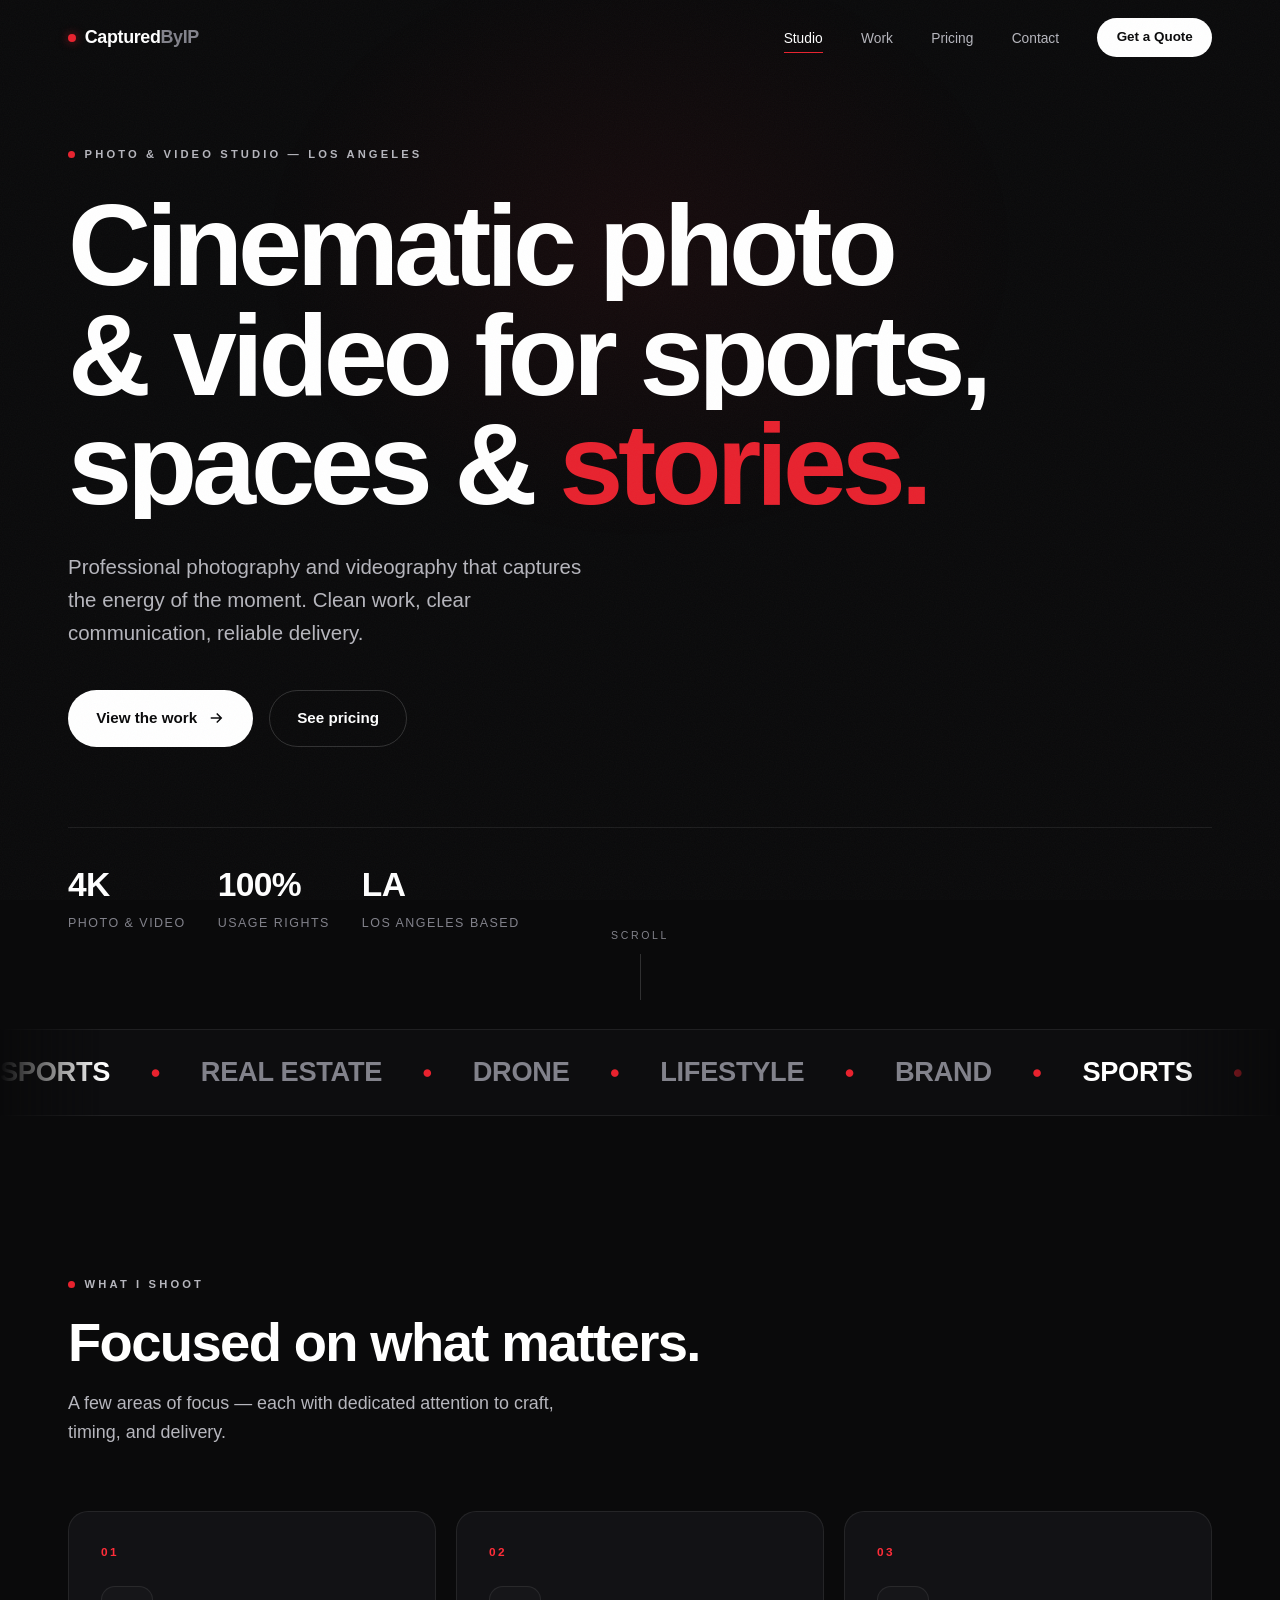
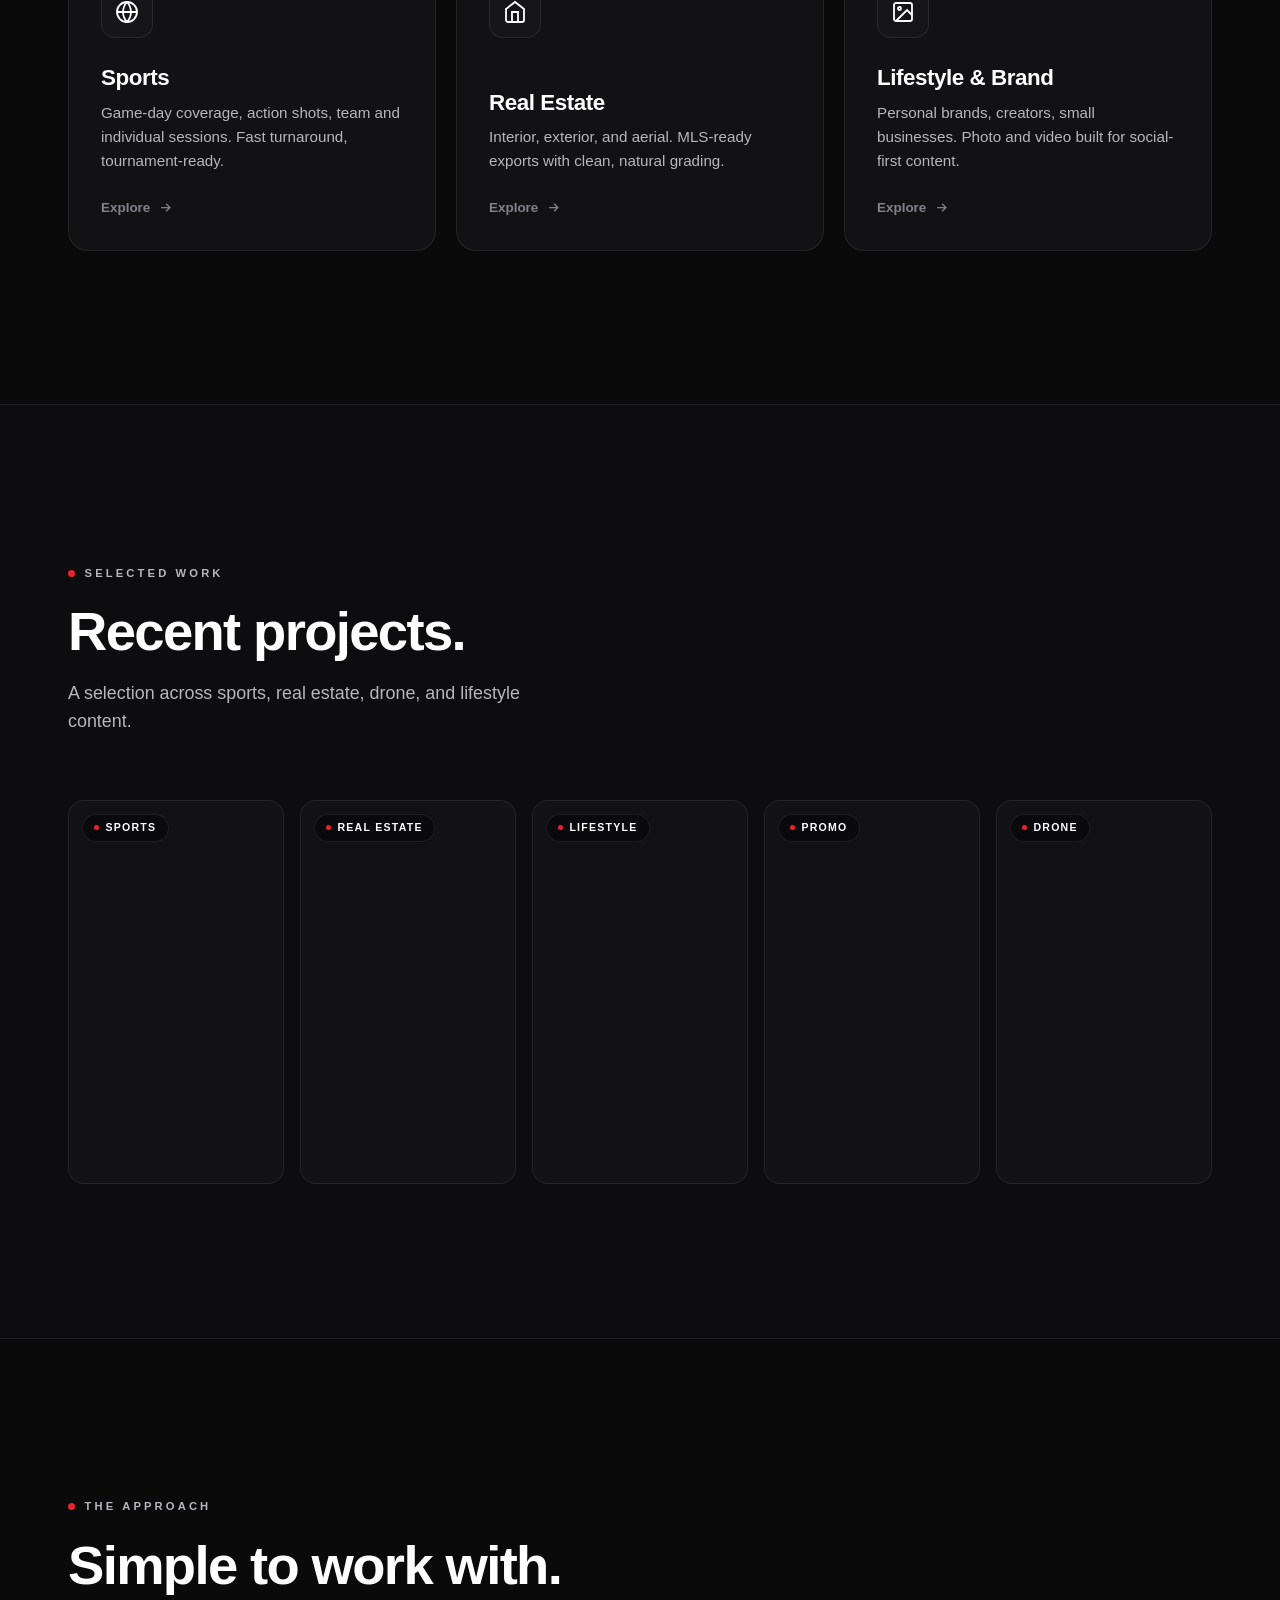
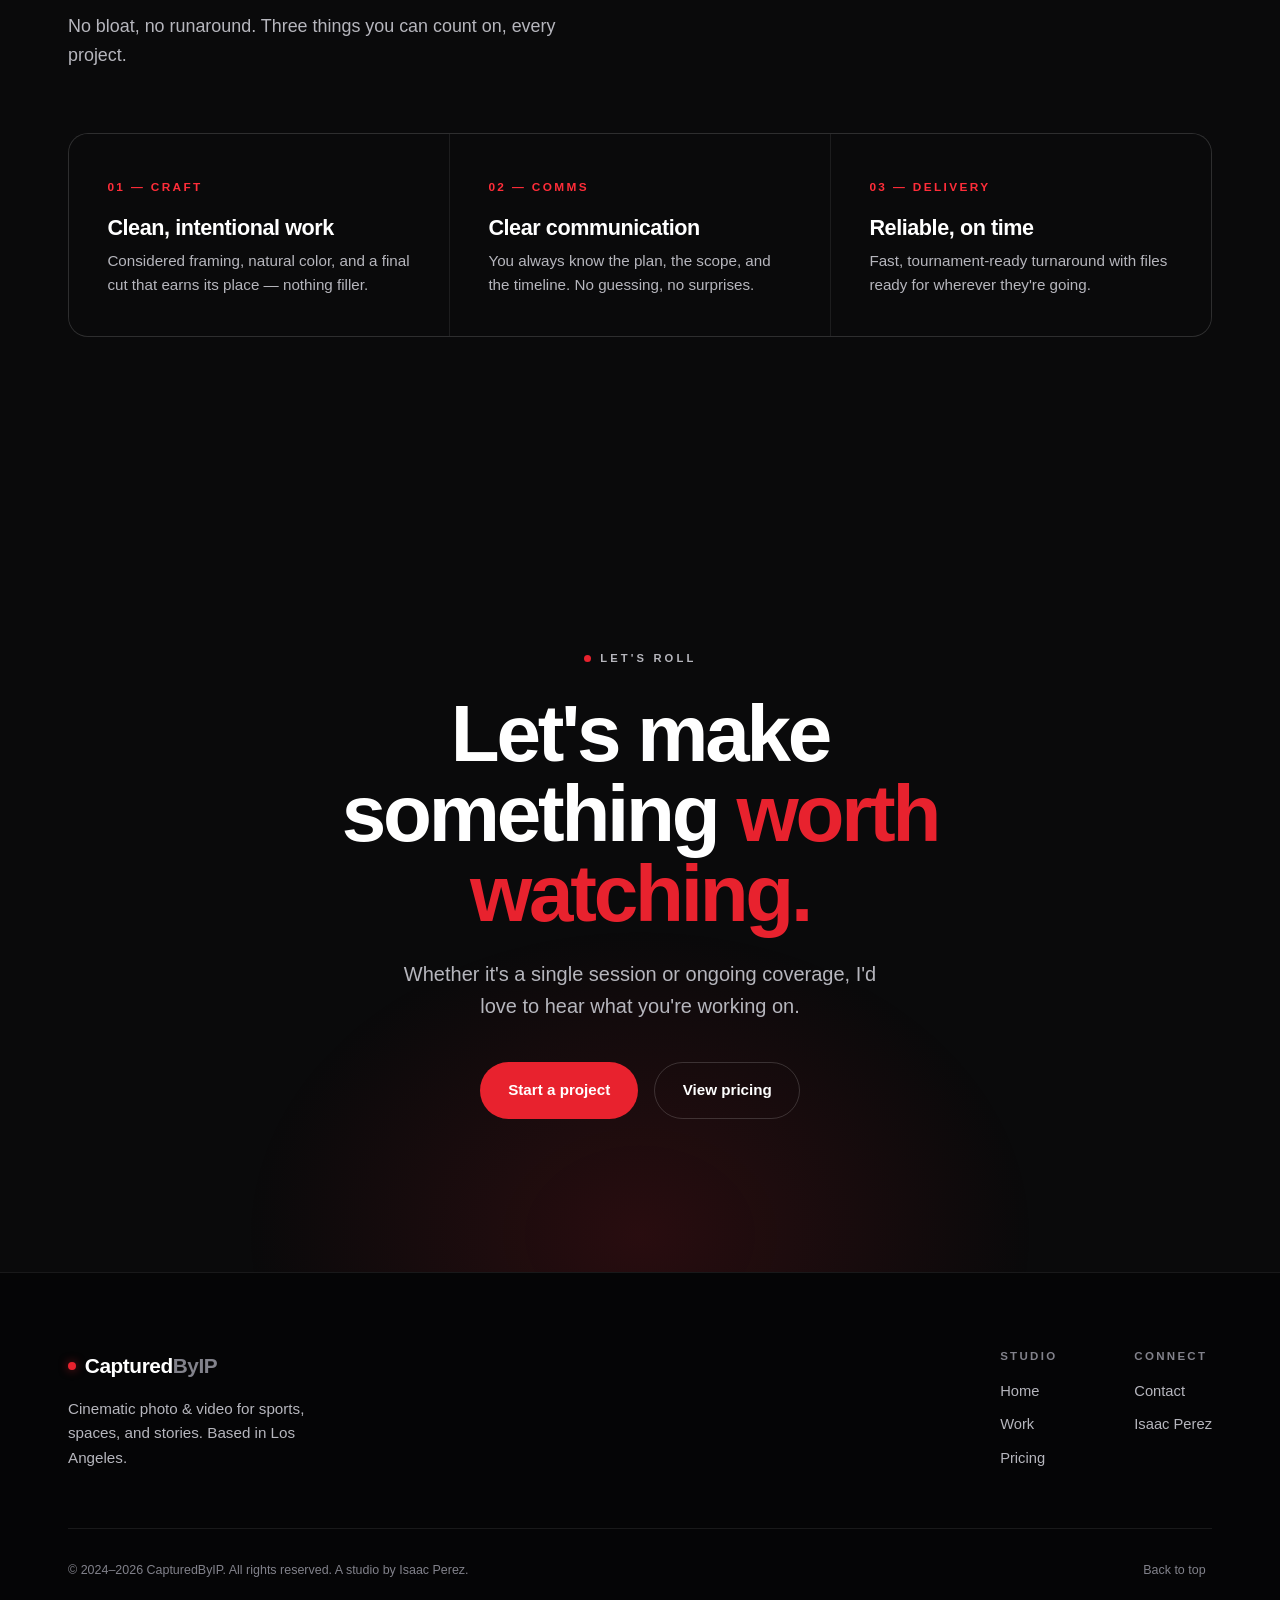
==== commit a3230797: "Redesign: matte black + Spider-Man red, motion-driven Full visual overhaul of the studio and pricing" ====
--- a/index.html
+++ b/index.html
@@ -1,12 +1,13 @@
 <!DOCTYPE html>
-<html lang="en" data-theme="dark">
+<html id="top" lang="en" data-theme="dark">
 <head>
   <meta charset="UTF-8">
   <meta name="viewport" content="width=device-width, initial-scale=1.0">
   <meta name="description" content="CapturedByIP — Cinematic photo & video for sports, spaces, and stories. Professional photography and videography in Los Angeles.">
   <meta name="author" content="Isaac Perez">
   <meta name="keywords" content="photography, videography, sports photography, real estate photography, drone, Los Angeles, professional photographer">
-  
+  <meta name="theme-color" content="#0a0a0b">
+
   <!-- Canonical -->
   <link rel="canonical" href="https://capturedbyip.com/">
 
@@ -26,793 +27,9 @@
   <link rel="icon" href="favicon.svg" type="image/svg+xml">
   <link rel="apple-touch-icon" href="favicon.svg">
   <title>CapturedByIP — Photo & Video Studio</title>
-  
-  <!-- Design System -->
+
   <link rel="stylesheet" href="css/design-system.css">
-  
-  <style>
-    /* ============================================================
-       CAPTUREDBYIP — CUSTOM STYLES
-       Dark-first, editorial, cinematic design
-       ============================================================ */
-    
-    :root {
-      /* CapturedByIP Brand Colors - Warm, confident amber */
-      --cbip-accent: #d4a574;
-      --cbip-accent-light: #e8c9a8;
-      --cbip-accent-dark: #b8875a;
-      --cbip-accent-subtle: rgba(212, 165, 116, 0.15);
-      
-      /* Override accent for this page */
-      --color-accent: var(--cbip-accent);
-      --color-accent-light: var(--cbip-accent-light);
-      --color-accent-dark: var(--cbip-accent-dark);
-      --color-accent-subtle: var(--cbip-accent-subtle);
-    }
-    
-    /* Force dark mode for CapturedByIP */
-    html[data-theme="dark"] {
-      --color-surface: #0a0a0a;
-      --color-surface-elevated: #141414;
-      --color-surface-secondary: #0f0f0f;
-    }
-    
-    body {
-      background-color: #0a0a0a;
-    }
-    
-    /* -------------------- Navigation -------------------- */
-    
-    .cbip-nav {
-      position: fixed;
-      top: 0;
-      left: 0;
-      right: 0;
-      z-index: var(--z-sticky);
-      background-color: rgba(10, 10, 10, 0.85);
-      backdrop-filter: saturate(180%) blur(20px);
-      -webkit-backdrop-filter: saturate(180%) blur(20px);
-      border-bottom: 1px solid rgba(255, 255, 255, 0.06);
-    }
-    
-    .cbip-nav-inner {
-      display: flex;
-      align-items: center;
-      justify-content: space-between;
-      height: 72px;
-      max-width: var(--container-xl);
-      margin: 0 auto;
-      padding: 0 var(--space-6);
-    }
-    
-    .cbip-nav-brand {
-      display: flex;
-      align-items: center;
-      gap: var(--space-3);
-      text-decoration: none;
-    }
-    
-    .cbip-logo {
-      font-size: var(--text-xl);
-      font-weight: var(--font-bold);
-      color: var(--color-white);
-      letter-spacing: -0.02em;
-    }
-    
-    .cbip-logo-mark {
-      color: var(--cbip-accent);
-    }
-    
-    .cbip-nav-links {
-      display: flex;
-      align-items: center;
-      gap: var(--space-8);
-      list-style: none;
-    }
-    
-    .cbip-nav-link {
-      font-size: var(--text-sm);
-      font-weight: var(--font-medium);
-      color: var(--color-gray-400);
-      text-decoration: none;
-      transition: color var(--duration-fast);
-    }
-    
-    .cbip-nav-link:hover {
-      color: var(--color-white);
-    }
-    
-    .cbip-nav-link.active {
-      color: var(--cbip-accent);
-    }
-    
-    .cbip-nav-cta {
-      padding: var(--space-2) var(--space-5);
-      background-color: var(--cbip-accent);
-      color: #0a0a0a;
-      font-size: var(--text-sm);
-      font-weight: var(--font-semibold);
-      text-decoration: none;
-      border-radius: var(--radius-full);
-      transition: all var(--duration-fast);
-    }
-    
-    .cbip-nav-cta:hover {
-      background-color: var(--cbip-accent-light);
-      transform: translateY(-1px);
-    }
-    
-    /* Mobile Navigation */
-    .cbip-nav-toggle {
-      display: none;
-      padding: var(--space-2);
-      background: none;
-      border: none;
-      cursor: pointer;
-    }
-    
-    .cbip-nav-toggle span {
-      display: block;
-      width: 24px;
-      height: 2px;
-      background-color: var(--color-white);
-      position: relative;
-      transition: background-color var(--duration-fast);
-    }
-    
-    .cbip-nav-toggle span::before,
-    .cbip-nav-toggle span::after {
-      content: '';
-      position: absolute;
-      left: 0;
-      width: 100%;
-      height: 2px;
-      background-color: var(--color-white);
-      transition: transform var(--duration-normal);
-    }
-    
-    .cbip-nav-toggle span::before { top: -8px; }
-    .cbip-nav-toggle span::after { bottom: -8px; }
-    
-    @media (max-width: 768px) {
-      .cbip-nav-toggle {
-        display: block;
-      }
-      
-      .cbip-nav-links {
-        position: fixed;
-        top: 72px;
-        left: 0;
-        right: 0;
-        bottom: 0;
-        flex-direction: column;
-        align-items: center;
-        justify-content: flex-start;
-        gap: 0;
-        padding-top: var(--space-8);
-        background-color: rgba(10, 10, 10, 0.98);
-        opacity: 0;
-        visibility: hidden;
-        transform: translateY(-10px);
-        transition: all var(--duration-normal);
-      }
-      
-      .cbip-nav-links.active {
-        opacity: 1;
-        visibility: visible;
-        transform: translateY(0);
-      }
-      
-      .cbip-nav-links li {
-        width: 100%;
-        text-align: center;
-      }
-      
-      .cbip-nav-link {
-        display: block;
-        padding: var(--space-4) var(--space-6);
-        font-size: var(--text-lg);
-      }
-      
-      .cbip-nav-cta {
-        margin-top: var(--space-4);
-        padding: var(--space-3) var(--space-8);
-      }
-    }
-    
-    /* -------------------- Hero Section -------------------- */
-    
-    .cbip-hero {
-      min-height: 100vh;
-      display: flex;
-      align-items: center;
-      justify-content: center;
-      position: relative;
-      padding: calc(72px + var(--space-16)) var(--space-6) var(--space-16);
-      overflow: hidden;
-    }
-    
-    .cbip-hero-bg {
-      position: absolute;
-      inset: 0;
-      background: linear-gradient(
-        180deg,
-        rgba(10, 10, 10, 0.3) 0%,
-        rgba(10, 10, 10, 0.6) 50%,
-        rgba(10, 10, 10, 0.95) 100%
-      );
-      z-index: 1;
-    }
-    
-    .cbip-hero-image {
-      position: absolute;
-      inset: 0;
-      width: 100%;
-      height: 100%;
-      object-fit: cover;
-      opacity: 0.7;
-    }
-    
-    /* Gradient mesh overlay for visual interest */
-    .cbip-hero::before {
-      content: '';
-      position: absolute;
-      inset: 0;
-      background: 
-        radial-gradient(ellipse at 20% 80%, rgba(212, 165, 116, 0.08) 0%, transparent 50%),
-        radial-gradient(ellipse at 80% 20%, rgba(212, 165, 116, 0.05) 0%, transparent 40%);
-      z-index: 2;
-      pointer-events: none;
-    }
-    
-    .cbip-hero-content {
-      position: relative;
-      z-index: 3;
-      max-width: 900px;
-      text-align: center;
-    }
-    
-    .cbip-hero-eyebrow {
-      display: inline-flex;
-      align-items: center;
-      gap: var(--space-2);
-      margin-bottom: var(--space-6);
-      font-size: var(--text-xs);
-      font-weight: var(--font-semibold);
-      letter-spacing: 0.15em;
-      text-transform: uppercase;
-      color: var(--cbip-accent);
-      animation: fadeInUp var(--duration-slow) var(--ease-out);
-    }
-    
-    .cbip-hero-title {
-      font-size: clamp(2.5rem, 6vw, 5rem);
-      font-weight: var(--font-bold);
-      letter-spacing: -0.03em;
-      line-height: 1.05;
-      color: var(--color-white);
-      margin-bottom: var(--space-6);
-      animation: fadeInUp var(--duration-slow) var(--ease-out) 100ms both;
-    }
-    
-    .cbip-hero-subtitle {
-      font-size: var(--text-xl);
-      font-weight: var(--font-regular);
-      color: var(--color-gray-400);
-      line-height: var(--leading-relaxed);
-      max-width: 600px;
-      margin: 0 auto var(--space-10);
-      animation: fadeInUp var(--duration-slow) var(--ease-out) 200ms both;
-    }
-    
-    .cbip-hero-actions {
-      display: flex;
-      justify-content: center;
-      gap: var(--space-4);
-      animation: fadeInUp var(--duration-slow) var(--ease-out) 300ms both;
-    }
-    
-    .cbip-hero-scroll {
-      position: absolute;
-      bottom: var(--space-8);
-      left: 50%;
-      transform: translateX(-50%);
-      z-index: 3;
-      display: flex;
-      flex-direction: column;
-      align-items: center;
-      gap: var(--space-2);
-      color: var(--color-gray-500);
-      font-size: var(--text-xs);
-      text-decoration: none;
-      letter-spacing: 0.1em;
-      text-transform: uppercase;
-      animation: fadeIn var(--duration-slow) var(--ease-out) 600ms both;
-    }
-    
-    .cbip-hero-scroll svg {
-      animation: bounce 2s infinite;
-    }
-    
-    @keyframes bounce {
-      0%, 20%, 50%, 80%, 100% { transform: translateY(0); }
-      40% { transform: translateY(6px); }
-      60% { transform: translateY(3px); }
-    }
-    
-    /* -------------------- Services Section -------------------- */
-    
-    .cbip-services {
-      padding: var(--section-gap) 0;
-      background-color: #0a0a0a;
-    }
-    
-    .cbip-section-header {
-      max-width: 700px;
-      margin: 0 auto var(--space-16);
-      text-align: center;
-    }
-    
-    .cbip-section-eyebrow {
-      display: block;
-      font-size: var(--text-xs);
-      font-weight: var(--font-semibold);
-      letter-spacing: 0.15em;
-      text-transform: uppercase;
-      color: var(--cbip-accent);
-      margin-bottom: var(--space-4);
-    }
-    
-    .cbip-section-title {
-      font-size: var(--text-3xl);
-      font-weight: var(--font-semibold);
-      color: var(--color-white);
-      margin-bottom: var(--space-4);
-    }
-    
-    .cbip-section-subtitle {
-      font-size: var(--text-lg);
-      color: var(--color-gray-400);
-      line-height: var(--leading-relaxed);
-    }
-    
-    .cbip-services-grid {
-      display: grid;
-      grid-template-columns: repeat(3, 1fr);
-      gap: var(--space-6);
-    }
-    
-    .cbip-service-card {
-      position: relative;
-      aspect-ratio: 4/5;
-      border-radius: var(--radius-2xl);
-      overflow: hidden;
-      cursor: pointer;
-      transition: transform var(--duration-normal) var(--ease-default);
-    }
-    
-    .cbip-service-card:hover {
-      transform: translateY(-8px);
-    }
-    
-    .cbip-service-image {
-      position: absolute;
-      inset: 0;
-      width: 100%;
-      height: 100%;
-      object-fit: cover;
-      transition: transform var(--duration-slow) var(--ease-default);
-    }
-    
-    .cbip-service-card:hover .cbip-service-image {
-      transform: scale(1.05);
-    }
-    
-    .cbip-service-overlay {
-      position: absolute;
-      inset: 0;
-      background: linear-gradient(
-        180deg,
-        transparent 0%,
-        transparent 40%,
-        rgba(0, 0, 0, 0.8) 100%
-      );
-      z-index: 1;
-    }
-    
-    .cbip-service-content {
-      position: absolute;
-      bottom: 0;
-      left: 0;
-      right: 0;
-      padding: var(--space-8);
-      z-index: 2;
-    }
-    
-    .cbip-service-icon {
-      width: 48px;
-      height: 48px;
-      display: flex;
-      align-items: center;
-      justify-content: center;
-      background-color: rgba(255, 255, 255, 0.1);
-      backdrop-filter: blur(10px);
-      border-radius: var(--radius-lg);
-      margin-bottom: var(--space-4);
-    }
-    
-    .cbip-service-icon svg {
-      width: 24px;
-      height: 24px;
-      color: var(--cbip-accent);
-    }
-    
-    .cbip-service-title {
-      font-size: var(--text-xl);
-      font-weight: var(--font-semibold);
-      color: var(--color-white);
-      margin-bottom: var(--space-2);
-    }
-    
-    .cbip-service-desc {
-      font-size: var(--text-sm);
-      color: var(--color-gray-400);
-      line-height: var(--leading-relaxed);
-    }
-    
-    @media (max-width: 1024px) {
-      .cbip-services-grid {
-        grid-template-columns: repeat(2, 1fr);
-      }
-    }
-    
-    @media (max-width: 640px) {
-      .cbip-services-grid {
-        grid-template-columns: 1fr;
-      }
-      
-      .cbip-service-card {
-        aspect-ratio: 16/10;
-      }
-    }
-    
-    /* -------------------- Work Preview Section -------------------- */
-    
-    .cbip-work {
-      padding: var(--section-gap) 0;
-      background-color: #0f0f0f;
-    }
-    
-    .cbip-work-grid {
-      display: grid;
-      grid-template-columns: repeat(12, 1fr);
-      gap: var(--space-4);
-    }
-    
-    .cbip-work-item {
-      position: relative;
-      border-radius: var(--radius-xl);
-      overflow: hidden;
-      cursor: pointer;
-    }
-    
-    .cbip-work-item:nth-child(1) {
-      grid-column: span 8;
-      aspect-ratio: 16/9;
-    }
-    
-    .cbip-work-item:nth-child(2) {
-      grid-column: span 4;
-      aspect-ratio: 4/5;
-    }
-    
-    .cbip-work-item:nth-child(3) {
-      grid-column: span 4;
-      aspect-ratio: 4/5;
-    }
-    
-    .cbip-work-item:nth-child(4) {
-      grid-column: span 8;
-      aspect-ratio: 16/9;
-    }
-    
-    .cbip-work-image {
-      width: 100%;
-      height: 100%;
-      object-fit: cover;
-      transition: transform var(--duration-slow) var(--ease-default);
-    }
-    
-    .cbip-work-item:hover .cbip-work-image {
-      transform: scale(1.03);
-    }
-    
-    .cbip-work-overlay {
-      position: absolute;
-      inset: 0;
-      background: linear-gradient(180deg, transparent 60%, rgba(0,0,0,0.7) 100%);
-      opacity: 0;
-      transition: opacity var(--duration-normal);
-    }
-    
-    .cbip-work-item:hover .cbip-work-overlay {
-      opacity: 1;
-    }
-    
-    .cbip-work-label {
-      position: absolute;
-      bottom: var(--space-4);
-      left: var(--space-4);
-      font-size: var(--text-sm);
-      font-weight: var(--font-medium);
-      color: var(--color-white);
-      opacity: 0;
-      transform: translateY(10px);
-      transition: all var(--duration-normal);
-    }
-    
-    .cbip-work-item:hover .cbip-work-label {
-      opacity: 1;
-      transform: translateY(0);
-    }
-    
-    /* Placeholder styles for work items without images */
-    .cbip-work-placeholder {
-      width: 100%;
-      height: 100%;
-      background: linear-gradient(135deg, #1a1a1a 0%, #0f0f0f 100%);
-      display: flex;
-      align-items: center;
-      justify-content: center;
-    }
-    
-    .cbip-work-placeholder-icon {
-      width: 64px;
-      height: 64px;
-      color: var(--color-gray-700);
-    }
-    
-    @media (max-width: 768px) {
-      .cbip-work-grid {
-        grid-template-columns: 1fr;
-      }
-      
-      .cbip-work-item:nth-child(1),
-      .cbip-work-item:nth-child(2),
-      .cbip-work-item:nth-child(3),
-      .cbip-work-item:nth-child(4) {
-        grid-column: span 1;
-        aspect-ratio: 16/10;
-      }
-    }
-    
-    /* -------------------- Video Gallery -------------------- */
-    
-    .cbip-video-grid {
-      display: grid;
-      grid-template-columns: repeat(5, 1fr);
-      gap: var(--space-4);
-    }
-    
-    .cbip-video-item {
-      position: relative;
-      aspect-ratio: 9/16;
-      border-radius: var(--radius-xl);
-      overflow: hidden;
-      background: #111;
-      transition: transform var(--duration-normal) var(--ease-default);
-    }
-    
-    .cbip-video-item:hover {
-      transform: translateY(-8px);
-    }
-    
-    .cbip-video-item iframe {
-      position: absolute;
-      top: 0;
-      left: 0;
-      width: 100%;
-      height: 100%;
-      border: none;
-    }
-    
-    .cbip-video-label {
-      position: absolute;
-      bottom: 0;
-      left: 0;
-      right: 0;
-      padding: var(--space-6) var(--space-4) var(--space-4);
-      background: linear-gradient(transparent, rgba(0,0,0,0.8));
-      z-index: 2;
-      pointer-events: none;
-    }
-    
-    .cbip-video-label span {
-      font-size: var(--text-sm);
-      font-weight: var(--font-medium);
-      color: var(--color-white);
-    }
-    
-    @media (max-width: 1024px) {
-      .cbip-video-grid {
-        grid-template-columns: repeat(3, 1fr);
-      }
-    }
-    
-    @media (max-width: 640px) {
-      .cbip-video-grid {
-        grid-template-columns: repeat(2, 1fr);
-        gap: var(--space-3);
-      }
-      
-      .cbip-video-item {
-        border-radius: var(--radius-lg);
-      }
-    }
-    
-    /* -------------------- CTA Section -------------------- */
-    
-    .cbip-cta {
-      padding: var(--section-gap) 0;
-      background-color: #0a0a0a;
-      text-align: center;
-    }
-    
-    .cbip-cta-inner {
-      max-width: 700px;
-      margin: 0 auto;
-    }
-    
-    .cbip-cta-title {
-      font-size: var(--text-3xl);
-      font-weight: var(--font-semibold);
-      color: var(--color-white);
-      margin-bottom: var(--space-4);
-    }
-    
-    .cbip-cta-subtitle {
-      font-size: var(--text-lg);
-      color: var(--color-gray-400);
-      margin-bottom: var(--space-10);
-      line-height: var(--leading-relaxed);
-    }
-    
-    .cbip-cta-actions {
-      display: flex;
-      justify-content: center;
-      gap: var(--space-4);
-    }
-    
-    @media (max-width: 640px) {
-      .cbip-cta-actions {
-        flex-direction: column;
-        align-items: center;
-      }
-      
-      .cbip-cta-actions .btn {
-        width: 100%;
-        max-width: 280px;
-      }
-    }
-    
-    /* -------------------- Footer -------------------- */
-    
-    .cbip-footer {
-      background-color: #050505;
-      padding: var(--space-12) 0 var(--space-8);
-      border-top: 1px solid rgba(255, 255, 255, 0.06);
-    }
-    
-    .cbip-footer-inner {
-      display: flex;
-      align-items: center;
-      justify-content: space-between;
-      flex-wrap: wrap;
-      gap: var(--space-6);
-    }
-    
-    .cbip-footer-brand {
-      font-size: var(--text-lg);
-      font-weight: var(--font-semibold);
-      color: var(--color-white);
-    }
-    
-    .cbip-footer-brand span {
-      color: var(--cbip-accent);
-    }
-    
-    .cbip-footer-links {
-      display: flex;
-      gap: var(--space-8);
-      list-style: none;
-    }
-    
-    .cbip-footer-link {
-      font-size: var(--text-sm);
-      color: var(--color-gray-500);
-      text-decoration: none;
-      transition: color var(--duration-fast);
-    }
-    
-    .cbip-footer-link:hover {
-      color: var(--color-white);
-    }
-    
-    .cbip-footer-copy {
-      width: 100%;
-      text-align: center;
-      margin-top: var(--space-8);
-      padding-top: var(--space-6);
-      border-top: 1px solid rgba(255, 255, 255, 0.06);
-      font-size: var(--text-xs);
-      color: var(--color-gray-600);
-    }
-    
-    @media (max-width: 640px) {
-      .cbip-footer-inner {
-        flex-direction: column;
-        text-align: center;
-      }
-      
-      .cbip-footer-links {
-        flex-wrap: wrap;
-        justify-content: center;
-        gap: var(--space-4) var(--space-6);
-      }
-    }
-    
-    /* -------------------- Button Overrides -------------------- */
-    
-    .btn-cbip-primary {
-      background-color: var(--cbip-accent);
-      color: #0a0a0a;
-      font-weight: var(--font-semibold);
-    }
-    
-    .btn-cbip-primary:hover:not(:disabled) {
-      background-color: var(--cbip-accent-light);
-      box-shadow: 0 4px 20px rgba(212, 165, 116, 0.25);
-    }
-    
-    .btn-cbip-ghost {
-      background-color: transparent;
-      color: var(--color-white);
-      border: 1px solid rgba(255, 255, 255, 0.2);
-    }
-    
-    .btn-cbip-ghost:hover:not(:disabled) {
-      background-color: rgba(255, 255, 255, 0.05);
-      border-color: rgba(255, 255, 255, 0.3);
-    }
-    
-    /* -------------------- Responsive Hero -------------------- */
-    
-    @media (max-width: 768px) {
-      .cbip-hero {
-        min-height: auto;
-        padding: calc(72px + var(--space-20)) var(--space-6) var(--space-20);
-      }
-      
-      .cbip-hero-title {
-        font-size: var(--text-3xl);
-      }
-      
-      .cbip-hero-subtitle {
-        font-size: var(--text-lg);
-      }
-      
-      .cbip-hero-actions {
-        flex-direction: column;
-        width: 100%;
-        max-width: 300px;
-        margin: 0 auto;
-      }
-      
-      .cbip-hero-scroll {
-        display: none;
-      }
-    }
-  </style>
+  <link rel="stylesheet" href="css/cbip.css">
 
   <!-- Structured Data: LocalBusiness / Photographer -->
   <script type="application/ld+json">
@@ -825,14 +42,8 @@
     "description": "Cinematic photo & video for sports, spaces, and stories. Professional photography and videography in Los Angeles.",
     "url": "https://capturedbyip.com/",
     "image": "https://isaacperez.co/isaac.JPG",
-    "founder": {
-      "@type": "Person",
-      "name": "Isaac Perez"
-    },
-    "areaServed": {
-      "@type": "City",
-      "name": "Los Angeles"
-    },
+    "founder": { "@type": "Person", "name": "Isaac Perez" },
+    "areaServed": { "@type": "City", "name": "Los Angeles" },
     "address": {
       "@type": "PostalAddress",
       "addressLocality": "Los Angeles",
@@ -841,251 +52,201 @@
     },
     "knowsAbout": ["Sports Photography", "Real Estate Photography", "Drone Videography", "Lifestyle Photography", "Brand Content"],
     "makesOffer": [
-      {
-        "@type": "Offer",
-        "itemOffered": {
-          "@type": "Service",
-          "name": "Sports Photography & Videography",
-          "description": "Game day coverage, action shots, team and individual sessions with fast, tournament-ready turnaround."
-        }
-      },
-      {
-        "@type": "Offer",
-        "itemOffered": {
-          "@type": "Service",
-          "name": "Real Estate Photography",
-          "description": "Interior, exterior, and aerial photography with MLS-ready exports and clean, natural grading."
-        }
-      },
-      {
-        "@type": "Offer",
-        "itemOffered": {
-          "@type": "Service",
-          "name": "Lifestyle & Brand Content",
-          "description": "Photo and video for personal brands, creators, and small businesses — built for social-first content."
-        }
-      }
+      { "@type": "Offer", "itemOffered": { "@type": "Service", "name": "Sports Photography & Videography", "description": "Game day coverage, action shots, team and individual sessions with fast, tournament-ready turnaround." } },
+      { "@type": "Offer", "itemOffered": { "@type": "Service", "name": "Real Estate Photography", "description": "Interior, exterior, and aerial photography with MLS-ready exports and clean, natural grading." } },
+      { "@type": "Offer", "itemOffered": { "@type": "Service", "name": "Lifestyle & Brand Content", "description": "Photo and video for personal brands, creators, and small businesses — built for social-first content." } }
     ]
   }
   </script>
 </head>
 <body>
+  <div class="cbip-progress" aria-hidden="true"></div>
+  <div class="cbip-glow" aria-hidden="true"></div>
+
   <!-- Navigation -->
   <nav class="cbip-nav">
     <div class="cbip-nav-inner">
-      <a href="index.html" class="cbip-nav-brand">
-        <span class="cbip-logo">Captured<span class="cbip-logo-mark">ByIP</span></span>
+      <a href="index.html" class="cbip-brand" aria-label="CapturedByIP — home">
+        <span class="cbip-brand-rec" aria-hidden="true"></span>
+        <span><b>Captured</b><span class="mark">ByIP</span></span>
       </a>
-      <button class="cbip-nav-toggle" aria-label="Toggle navigation" onclick="toggleCbipNav()">
-        <span></span>
-      </button>
-      <ul class="cbip-nav-links" id="cbipNavLinks">
+      <button class="cbip-burger" aria-label="Toggle menu" aria-expanded="false" aria-controls="cbipNav"><span></span></button>
+      <ul class="cbip-nav-links" id="cbipNav">
         <li><a href="index.html" class="cbip-nav-link active">Studio</a></li>
+        <li><a href="#work" class="cbip-nav-link">Work</a></li>
         <li><a href="pricing.html" class="cbip-nav-link">Pricing</a></li>
         <li><a href="https://isaacperez.co/#contact" rel="noopener" class="cbip-nav-link">Contact</a></li>
-        <li><a href="https://isaacperez.co" rel="noopener" class="cbip-nav-link">Isaac Perez</a></li>
         <li><a href="pricing.html" class="cbip-nav-cta">Get a Quote</a></li>
       </ul>
     </div>
   </nav>
 
   <main>
-    <!-- Hero Section -->
-    <section class="cbip-hero">
-      <!-- Placeholder for hero image - can be replaced with actual photo -->
-      <div class="cbip-hero-bg"></div>
-      
-      <div class="cbip-hero-content">
-        <span class="cbip-hero-eyebrow">Photo & Video Studio — Los Angeles</span>
-        <h1 class="cbip-hero-title">Cinematic photo & video for sports, spaces, and stories.</h1>
-        <p class="cbip-hero-subtitle">
-          Professional photography and videography that captures the energy of the moment. 
+    <!-- Hero -->
+    <header class="cbip-hero">
+      <div class="cbip-shell cbip-hero-inner">
+        <span class="cbip-eyebrow"><span class="cbip-dot" aria-hidden="true"></span>Photo &amp; Video Studio — Los Angeles</span>
+        <h1 class="cbip-hero-title">
+          <span class="cbip-line"><span>Cinematic photo</span></span>
+          <span class="cbip-line"><span>&amp; video for sports,</span></span>
+          <span class="cbip-line"><span>spaces &amp; <span class="accent">stories.</span></span></span>
+        </h1>
+        <p class="cbip-hero-sub">
+          Professional photography and videography that captures the energy of the moment.
           Clean work, clear communication, reliable delivery.
         </p>
         <div class="cbip-hero-actions">
-          <a href="pricing.html" class="btn btn-lg btn-cbip-primary">View Pricing</a>
-          <a href="https://isaacperez.co/#contact" rel="noopener" class="btn btn-lg btn-cbip-ghost">Start a Project</a>
-        </div>
-      </div>
-      
-      <a href="#services" class="cbip-hero-scroll">
-        <span>Explore</span>
-        <svg aria-hidden="true" width="24" height="24" viewBox="0 0 24 24" fill="none" stroke="currentColor" stroke-width="2">
-          <path d="M12 5v14M19 12l-7 7-7-7"/>
-        </svg>
+          <a href="#work" class="cbip-btn cbip-btn--primary">
+            View the work
+            <svg viewBox="0 0 24 24" fill="none" stroke="currentColor" stroke-width="2" aria-hidden="true"><path d="M5 12h14M13 6l6 6-6 6"/></svg>
+          </a>
+          <a href="pricing.html" class="cbip-btn cbip-btn--ghost">See pricing</a>
+        </div>
+
+        <div class="cbip-hero-meta">
+          <div class="cbip-hero-stat"><span class="n">4K</span><span class="l">Photo &amp; video</span></div>
+          <div class="cbip-hero-stat"><span class="n" data-count="100" data-suffix="%">100%</span><span class="l">Usage rights</span></div>
+          <div class="cbip-hero-stat"><span class="n">LA</span><span class="l">Los Angeles based</span></div>
+        </div>
+      </div>
+
+      <a href="#services" class="cbip-scroll" aria-label="Scroll to explore">
+        <span>Scroll</span>
+        <span class="cbip-scroll-rail" aria-hidden="true"></span>
       </a>
-    </section>
-
-    <!-- Services Section -->
-    <section id="services" class="cbip-services">
-      <div class="container">
-        <div class="cbip-section-header">
-          <span class="cbip-section-eyebrow">What I Do</span>
-          <h2 class="cbip-section-title">Focused on what matters</h2>
-          <p class="cbip-section-subtitle">
-            Three areas of focus. Each with dedicated attention to craft, timing, and delivery.
-          </p>
-        </div>
-        
+    </header>
+
+    <!-- Marquee -->
+    <div class="cbip-marquee" aria-hidden="true">
+      <div class="cbip-marquee-track">
+        <span class="cbip-marquee-item is-red">Sports</span><span class="cbip-marquee-sep">●</span>
+        <span class="cbip-marquee-item">Real Estate</span><span class="cbip-marquee-sep">●</span>
+        <span class="cbip-marquee-item">Drone</span><span class="cbip-marquee-sep">●</span>
+        <span class="cbip-marquee-item">Lifestyle</span><span class="cbip-marquee-sep">●</span>
+        <span class="cbip-marquee-item">Brand</span><span class="cbip-marquee-sep">●</span>
+        <span class="cbip-marquee-item is-red">Sports</span><span class="cbip-marquee-sep">●</span>
+        <span class="cbip-marquee-item">Real Estate</span><span class="cbip-marquee-sep">●</span>
+        <span class="cbip-marquee-item">Drone</span><span class="cbip-marquee-sep">●</span>
+        <span class="cbip-marquee-item">Lifestyle</span><span class="cbip-marquee-sep">●</span>
+        <span class="cbip-marquee-item">Brand</span><span class="cbip-marquee-sep">●</span>
+      </div>
+    </div>
+
+    <!-- Services -->
+    <section id="services" class="cbip-section">
+      <div class="cbip-shell">
+        <div class="cbip-section-head" data-reveal>
+          <span class="cbip-eyebrow"><span class="cbip-dot" aria-hidden="true"></span>What I shoot</span>
+          <h2 class="cbip-section-title">Focused on what matters.</h2>
+          <p class="cbip-section-sub">A few areas of focus — each with dedicated attention to craft, timing, and delivery.</p>
+        </div>
+
         <div class="cbip-services-grid">
-          <!-- Sports -->
-          <div class="cbip-service-card" data-animate="fade-in-up">
-            <div class="cbip-service-placeholder cbip-work-placeholder">
-              <svg aria-hidden="true" class="cbip-work-placeholder-icon" viewBox="0 0 24 24" fill="none" stroke="currentColor" stroke-width="1.5">
-                <circle cx="12" cy="12" r="10"/>
-                <path d="M12 2a15.3 15.3 0 0 1 4 10 15.3 15.3 0 0 1-4 10"/>
-                <path d="M12 2a15.3 15.3 0 0 0-4 10 15.3 15.3 0 0 0 4 10"/>
-                <path d="M2 12h20"/>
-              </svg>
+          <a href="pricing.html" class="cbip-card" data-reveal style="--d:0">
+            <span class="cbip-card-num">01</span>
+            <div class="cbip-card-icon">
+              <svg viewBox="0 0 24 24" fill="none" stroke="currentColor" stroke-width="1.8" aria-hidden="true"><circle cx="12" cy="12" r="10"/><path d="M12 2a15.3 15.3 0 0 1 4 10 15.3 15.3 0 0 1-4 10"/><path d="M12 2a15.3 15.3 0 0 0-4 10 15.3 15.3 0 0 0 4 10"/><path d="M2 12h20"/></svg>
             </div>
-            <div class="cbip-service-overlay"></div>
-            <div class="cbip-service-content">
-              <div class="cbip-service-icon">
-                <svg aria-hidden="true" viewBox="0 0 24 24" fill="none" stroke="currentColor" stroke-width="2">
-                  <circle cx="12" cy="12" r="10"/>
-                  <path d="M12 2a15.3 15.3 0 0 1 4 10 15.3 15.3 0 0 1-4 10"/>
-                  <path d="M2 12h20"/>
-                </svg>
-              </div>
-              <h3 class="cbip-service-title">Sports</h3>
-              <p class="cbip-service-desc">Game day coverage, action shots, team and individual sessions. Fast turnaround, tournament-ready.</p>
+            <h3 class="cbip-card-title">Sports</h3>
+            <p class="cbip-card-desc">Game-day coverage, action shots, team and individual sessions. Fast turnaround, tournament-ready.</p>
+            <span class="cbip-card-foot">Explore<svg viewBox="0 0 24 24" fill="none" stroke="currentColor" stroke-width="2" aria-hidden="true"><path d="M5 12h14M13 6l6 6-6 6"/></svg></span>
+          </a>
+
+          <a href="pricing.html" class="cbip-card" data-reveal style="--d:1">
+            <span class="cbip-card-num">02</span>
+            <div class="cbip-card-icon">
+              <svg viewBox="0 0 24 24" fill="none" stroke="currentColor" stroke-width="1.8" aria-hidden="true"><path d="M3 9l9-7 9 7v11a2 2 0 0 1-2 2H5a2 2 0 0 1-2-2z"/><polyline points="9 22 9 12 15 12 15 22"/></svg>
             </div>
-          </div>
-          
-          <!-- Real Estate -->
-          <div class="cbip-service-card" data-animate="fade-in-up" style="animation-delay: 100ms;">
-            <div class="cbip-service-placeholder cbip-work-placeholder">
-              <svg aria-hidden="true" class="cbip-work-placeholder-icon" viewBox="0 0 24 24" fill="none" stroke="currentColor" stroke-width="1.5">
-                <path d="M3 9l9-7 9 7v11a2 2 0 0 1-2 2H5a2 2 0 0 1-2-2z"/>
-                <polyline points="9 22 9 12 15 12 15 22"/>
-              </svg>
+            <h3 class="cbip-card-title">Real Estate</h3>
+            <p class="cbip-card-desc">Interior, exterior, and aerial. MLS-ready exports with clean, natural grading.</p>
+            <span class="cbip-card-foot">Explore<svg viewBox="0 0 24 24" fill="none" stroke="currentColor" stroke-width="2" aria-hidden="true"><path d="M5 12h14M13 6l6 6-6 6"/></svg></span>
+          </a>
+
+          <a href="pricing.html" class="cbip-card" data-reveal style="--d:2">
+            <span class="cbip-card-num">03</span>
+            <div class="cbip-card-icon">
+              <svg viewBox="0 0 24 24" fill="none" stroke="currentColor" stroke-width="1.8" aria-hidden="true"><rect x="3" y="3" width="18" height="18" rx="2" ry="2"/><circle cx="8.5" cy="8.5" r="1.5"/><polyline points="21 15 16 10 5 21"/></svg>
             </div>
-            <div class="cbip-service-overlay"></div>
-            <div class="cbip-service-content">
-              <div class="cbip-service-icon">
-                <svg aria-hidden="true" viewBox="0 0 24 24" fill="none" stroke="currentColor" stroke-width="2">
-                  <path d="M3 9l9-7 9 7v11a2 2 0 0 1-2 2H5a2 2 0 0 1-2-2z"/>
-                  <polyline points="9 22 9 12 15 12 15 22"/>
-                </svg>
-              </div>
-              <h3 class="cbip-service-title">Real Estate</h3>
-              <p class="cbip-service-desc">Interior, exterior, and aerial. MLS-ready exports with clean, natural grading.</p>
-            </div>
-          </div>
-          
-          <!-- Lifestyle / Brand -->
-          <div class="cbip-service-card" data-animate="fade-in-up" style="animation-delay: 200ms;">
-            <div class="cbip-service-placeholder cbip-work-placeholder">
-              <svg aria-hidden="true" class="cbip-work-placeholder-icon" viewBox="0 0 24 24" fill="none" stroke="currentColor" stroke-width="1.5">
-                <rect x="3" y="3" width="18" height="18" rx="2" ry="2"/>
-                <circle cx="8.5" cy="8.5" r="1.5"/>
-                <polyline points="21 15 16 10 5 21"/>
-              </svg>
-            </div>
-            <div class="cbip-service-overlay"></div>
-            <div class="cbip-service-content">
-              <div class="cbip-service-icon">
-                <svg aria-hidden="true" viewBox="0 0 24 24" fill="none" stroke="currentColor" stroke-width="2">
-                  <rect x="3" y="3" width="18" height="18" rx="2" ry="2"/>
-                  <circle cx="8.5" cy="8.5" r="1.5"/>
-                  <polyline points="21 15 16 10 5 21"/>
-                </svg>
-              </div>
-              <h3 class="cbip-service-title">Lifestyle & Brand</h3>
-              <p class="cbip-service-desc">Personal brands, creators, small businesses. Photo and video for social-first content.</p>
-            </div>
-          </div>
-        </div>
-      </div>
-    </section>
-
-    <!-- Selected Work Section -->
-    <section id="work" class="cbip-work">
-      <div class="container">
-        <div class="cbip-section-header">
-          <span class="cbip-section-eyebrow">Selected Work</span>
-          <h2 class="cbip-section-title">Recent projects</h2>
-          <p class="cbip-section-subtitle">
-            A selection of recent work across sports, real estate, and lifestyle content.
-          </p>
-        </div>
-        
-        <div class="cbip-video-grid">
-          <!-- Sports Video -->
-          <div class="cbip-video-item" data-animate="fade-in-up">
-            <iframe 
-              src="https://www.youtube-nocookie.com/embed/Fa_GbNsNZyY" 
-              title="Sports Coverage" 
-              allow="accelerometer; autoplay; clipboard-write; encrypted-media; gyroscope; picture-in-picture" 
-              loading="lazy" 
-              allowfullscreen>
-            </iframe>
-            <div class="cbip-video-label"><span>Sports</span></div>
-          </div>
-          
-          <!-- Real Estate Drone Video -->
-          <div class="cbip-video-item" data-animate="fade-in-up" style="animation-delay: 100ms;">
-            <iframe 
-              src="https://www.youtube-nocookie.com/embed/4osFpWDdcGk" 
-              title="Real Estate Drone" 
-              allow="accelerometer; autoplay; clipboard-write; encrypted-media; gyroscope; picture-in-picture" 
-              loading="lazy" 
-              allowfullscreen>
-            </iframe>
-            <div class="cbip-video-label"><span>Real Estate</span></div>
-          </div>
-          
-          <!-- Lifestyle - Pop Up Vendor -->
-          <div class="cbip-video-item" data-animate="fade-in-up" style="animation-delay: 200ms;">
-            <iframe 
-              src="https://www.youtube-nocookie.com/embed/M5nzgzTZtvE" 
-              title="Lifestyle - Pop Up" 
-              allow="accelerometer; autoplay; clipboard-write; encrypted-media; gyroscope; picture-in-picture" 
-              loading="lazy" 
-              allowfullscreen>
-            </iframe>
-            <div class="cbip-video-label"><span>Lifestyle</span></div>
-          </div>
-          
-          <!-- Lifestyle - Church Promo -->
-          <div class="cbip-video-item" data-animate="fade-in-up" style="animation-delay: 300ms;">
-            <iframe 
-              src="https://www.youtube-nocookie.com/embed/c5WViCONClQ" 
-              title="Lifestyle - Church Promo" 
-              allow="accelerometer; autoplay; clipboard-write; encrypted-media; gyroscope; picture-in-picture" 
-              loading="lazy" 
-              allowfullscreen>
-            </iframe>
-            <div class="cbip-video-label"><span>Promo</span></div>
-          </div>
-          
-          <!-- Drone - San Pedro -->
-          <div class="cbip-video-item" data-animate="fade-in-up" style="animation-delay: 400ms;">
-            <iframe 
-              src="https://www.youtube-nocookie.com/embed/GWT_bpOAOnk" 
-              title="Drone - San Pedro" 
-              allow="accelerometer; autoplay; clipboard-write; encrypted-media; gyroscope; picture-in-picture" 
-              loading="lazy" 
-              allowfullscreen>
-            </iframe>
-            <div class="cbip-video-label"><span>Drone</span></div>
-          </div>
-        </div>
-      </div>
-    </section>
-
-    <!-- CTA Section -->
-    <section class="cbip-cta">
-      <div class="container">
-        <div class="cbip-cta-inner">
-          <h2 class="cbip-cta-title">Let's talk about your project.</h2>
-          <p class="cbip-cta-subtitle">
-            Whether it's a single session or ongoing coverage, I'd love to hear what you're working on.
-          </p>
-          <div class="cbip-cta-actions">
-            <a href="pricing.html" class="btn btn-lg btn-cbip-primary">View Pricing</a>
-            <a href="https://isaacperez.co/#contact" rel="noopener" class="btn btn-lg btn-cbip-ghost">Get in Touch</a>
-          </div>
+            <h3 class="cbip-card-title">Lifestyle &amp; Brand</h3>
+            <p class="cbip-card-desc">Personal brands, creators, small businesses. Photo and video built for social-first content.</p>
+            <span class="cbip-card-foot">Explore<svg viewBox="0 0 24 24" fill="none" stroke="currentColor" stroke-width="2" aria-hidden="true"><path d="M5 12h14M13 6l6 6-6 6"/></svg></span>
+          </a>
+        </div>
+      </div>
+    </section>
+
+    <!-- Work -->
+    <section id="work" class="cbip-section cbip-approach">
+      <div class="cbip-shell">
+        <div class="cbip-section-head" data-reveal>
+          <span class="cbip-eyebrow"><span class="cbip-dot" aria-hidden="true"></span>Selected work</span>
+          <h2 class="cbip-section-title">Recent projects.</h2>
+          <p class="cbip-section-sub">A selection across sports, real estate, drone, and lifestyle content.</p>
+        </div>
+
+        <div class="cbip-work-grid">
+          <div class="cbip-work-item" data-reveal style="--d:0">
+            <span class="cbip-work-tag">Sports</span>
+            <iframe src="https://www.youtube-nocookie.com/embed/Fa_GbNsNZyY" title="Sports Coverage" allow="accelerometer; autoplay; clipboard-write; encrypted-media; gyroscope; picture-in-picture" loading="lazy" allowfullscreen></iframe>
+          </div>
+          <div class="cbip-work-item" data-reveal style="--d:1">
+            <span class="cbip-work-tag">Real Estate</span>
+            <iframe src="https://www.youtube-nocookie.com/embed/4osFpWDdcGk" title="Real Estate Drone" allow="accelerometer; autoplay; clipboard-write; encrypted-media; gyroscope; picture-in-picture" loading="lazy" allowfullscreen></iframe>
+          </div>
+          <div class="cbip-work-item" data-reveal style="--d:2">
+            <span class="cbip-work-tag">Lifestyle</span>
+            <iframe src="https://www.youtube-nocookie.com/embed/M5nzgzTZtvE" title="Lifestyle - Pop Up" allow="accelerometer; autoplay; clipboard-write; encrypted-media; gyroscope; picture-in-picture" loading="lazy" allowfullscreen></iframe>
+          </div>
+          <div class="cbip-work-item" data-reveal style="--d:3">
+            <span class="cbip-work-tag">Promo</span>
+            <iframe src="https://www.youtube-nocookie.com/embed/c5WViCONClQ" title="Lifestyle - Church Promo" allow="accelerometer; autoplay; clipboard-write; encrypted-media; gyroscope; picture-in-picture" loading="lazy" allowfullscreen></iframe>
+          </div>
+          <div class="cbip-work-item" data-reveal style="--d:4">
+            <span class="cbip-work-tag">Drone</span>
+            <iframe src="https://www.youtube-nocookie.com/embed/GWT_bpOAOnk" title="Drone - San Pedro" allow="accelerometer; autoplay; clipboard-write; encrypted-media; gyroscope; picture-in-picture" loading="lazy" allowfullscreen></iframe>
+          </div>
+        </div>
+      </div>
+    </section>
+
+    <!-- Approach / principles -->
+    <section class="cbip-section">
+      <div class="cbip-shell">
+        <div class="cbip-section-head" data-reveal>
+          <span class="cbip-eyebrow"><span class="cbip-dot" aria-hidden="true"></span>The approach</span>
+          <h2 class="cbip-section-title">Simple to work with.</h2>
+          <p class="cbip-section-sub">No bloat, no runaround. Three things you can count on, every project.</p>
+        </div>
+
+        <div class="cbip-principles" data-reveal>
+          <div class="cbip-principle">
+            <span class="k">01 — Craft</span>
+            <h3>Clean, intentional work</h3>
+            <p>Considered framing, natural color, and a final cut that earns its place — nothing filler.</p>
+          </div>
+          <div class="cbip-principle">
+            <span class="k">02 — Comms</span>
+            <h3>Clear communication</h3>
+            <p>You always know the plan, the scope, and the timeline. No guessing, no surprises.</p>
+          </div>
+          <div class="cbip-principle">
+            <span class="k">03 — Delivery</span>
+            <h3>Reliable, on time</h3>
+            <p>Fast, tournament-ready turnaround with files ready for wherever they're going.</p>
+          </div>
+        </div>
+      </div>
+    </section>
+
+    <!-- CTA -->
+    <section class="cbip-section cbip-cta">
+      <div class="cbip-shell cbip-cta-inner" data-reveal>
+        <span class="cbip-eyebrow"><span class="cbip-dot" aria-hidden="true"></span>Let's roll</span>
+        <h2 class="cbip-cta-title">Let's make something <span class="accent">worth watching.</span></h2>
+        <p class="cbip-cta-sub">Whether it's a single session or ongoing coverage, I'd love to hear what you're working on.</p>
+        <div class="cbip-cta-actions">
+          <a href="https://isaacperez.co/#contact" rel="noopener" class="cbip-btn cbip-btn--red">Start a project</a>
+          <a href="pricing.html" class="cbip-btn cbip-btn--ghost">View pricing</a>
         </div>
       </div>
     </section>
@@ -1093,73 +254,38 @@
 
   <!-- Footer -->
   <footer class="cbip-footer">
-    <div class="container">
-      <div class="cbip-footer-inner">
-        <div class="cbip-footer-brand">
-          Captured<span>ByIP</span>
-        </div>
-        <ul class="cbip-footer-links">
-          <li><a href="index.html" class="cbip-footer-link">Studio</a></li>
-          <li><a href="pricing.html" class="cbip-footer-link">Pricing</a></li>
-          <li><a href="https://isaacperez.co/#contact" rel="noopener" class="cbip-footer-link">Contact</a></li>
-          <li><a href="https://isaacperez.co" rel="noopener" class="cbip-footer-link">Isaac Perez</a></li>
-        </ul>
-      </div>
-      <p class="cbip-footer-copy">
-        © 2024–2026 CapturedByIP. All rights reserved. A studio by Isaac Perez.
-      </p>
+    <div class="cbip-shell">
+      <div class="cbip-footer-top">
+        <div>
+          <a href="index.html" class="cbip-footer-brand">
+            <span class="cbip-brand-rec" aria-hidden="true"></span>
+            <span>Captured<span class="mark">ByIP</span></span>
+          </a>
+          <p class="cbip-footer-tag">Cinematic photo &amp; video for sports, spaces, and stories. Based in Los Angeles.</p>
+        </div>
+        <div class="cbip-footer-cols">
+          <div class="cbip-footer-col">
+            <h4>Studio</h4>
+            <a href="index.html">Home</a>
+            <a href="#work">Work</a>
+            <a href="pricing.html">Pricing</a>
+          </div>
+          <div class="cbip-footer-col">
+            <h4>Connect</h4>
+            <a href="https://isaacperez.co/#contact" rel="noopener">Contact</a>
+            <a href="https://isaacperez.co" rel="noopener">Isaac Perez</a>
+          </div>
+        </div>
+      </div>
+      <div class="cbip-footer-bottom">
+        <p class="cbip-footer-copy">© 2024–2026 CapturedByIP. All rights reserved. A studio by Isaac Perez.</p>
+        <a href="#top" class="cbip-footer-back">Back to top
+          <svg viewBox="0 0 24 24" fill="none" stroke="currentColor" stroke-width="2" aria-hidden="true"><path d="M12 19V5M5 12l7-7 7 7"/></svg>
+        </a>
+      </div>
     </div>
   </footer>
 
-  <!-- Scripts -->
-  <script>
-    // Mobile Navigation Toggle
-    function toggleCbipNav() {
-      const navLinks = document.getElementById('cbipNavLinks');
-      navLinks.classList.toggle('active');
-    }
-    
-    // Close mobile nav when clicking a link
-    document.querySelectorAll('.cbip-nav-link').forEach(link => {
-      link.addEventListener('click', () => {
-        document.getElementById('cbipNavLinks').classList.remove('active');
-      });
-    });
-    
-    // Scroll-triggered animations
-    const animateOnScroll = () => {
-      const elements = document.querySelectorAll('[data-animate]');
-      const observer = new IntersectionObserver((entries) => {
-        entries.forEach(entry => {
-          if (entry.isIntersecting) {
-            entry.target.classList.add('animated');
-            observer.unobserve(entry.target);
-          }
-        });
-      }, {
-        threshold: 0.1,
-        rootMargin: '0px 0px -50px 0px'
-      });
-      
-      elements.forEach(el => observer.observe(el));
-    };
-    
-    // Initialize animations when DOM is ready
-    document.addEventListener('DOMContentLoaded', animateOnScroll);
-    
-    // Smooth scroll for anchor links
-    document.querySelectorAll('a[href^="#"]').forEach(anchor => {
-      anchor.addEventListener('click', function(e) {
-        e.preventDefault();
-        const target = document.querySelector(this.getAttribute('href'));
-        if (target) {
-          target.scrollIntoView({
-            behavior: 'smooth',
-            block: 'start'
-          });
-        }
-      });
-    });
-  </script>
+  <script src="js/cbip.js" defer></script>
 </body>
 </html>
--- a/css/cbip.css
+++ b/css/cbip.css
@@ -0,0 +1,952 @@
+/* ============================================================
+   CAPTUREDBYIP — "THE RECORD LIGHT"
+   Matte black · white · hints of Spider-Man red · motion
+   Shared across index + pricing. Loaded after design-system.css.
+   ============================================================ */
+
+:root {
+  /* -------------------- Matte black surfaces -------------------- */
+  --ink:        #0a0a0b;   /* base — matte, never pure black */
+  --ink-1:      #0d0d0f;
+  --ink-2:      #121215;   /* elevated / cards */
+  --ink-3:      #1a1a1f;   /* hover surfaces */
+  --ink-edge:   #050506;   /* footer / deepest */
+
+  /* -------------------- Hairlines -------------------- */
+  --line:        rgba(255, 255, 255, 0.08);
+  --line-soft:   rgba(255, 255, 255, 0.05);
+  --line-strong: rgba(255, 255, 255, 0.16);
+
+  /* -------------------- Ink / text -------------------- */
+  --white:   #ffffff;
+  --haze:    #b6b6bd;   /* secondary text, cool gray */
+  --haze-2:  #82828b;   /* tertiary */
+  --haze-3:  #55555d;   /* faint */
+
+  /* -------------------- Spider-Man red (the accent) -------------------- */
+  --red:        #e8222e;
+  --red-bright: #ff2d39;
+  --red-deep:   #b3131d;
+  --red-glow:   rgba(232, 34, 46, 0.55);
+  --red-haze:   rgba(232, 34, 46, 0.14);
+  --red-faint:  rgba(232, 34, 46, 0.06);
+
+  /* Re-point the shared design-system accent at red */
+  --color-accent:        var(--red);
+  --color-accent-light:  var(--red-bright);
+  --color-accent-dark:   var(--red-deep);
+  --color-accent-subtle: var(--red-haze);
+
+  /* -------------------- Motion -------------------- */
+  --ease-out-expo: cubic-bezier(0.16, 1, 0.3, 1);
+  --ease-spring:   cubic-bezier(0.34, 1.4, 0.5, 1);
+  --nav-h: 76px;
+}
+
+html[data-theme="dark"] {
+  --color-surface: var(--ink);
+  --color-surface-elevated: var(--ink-2);
+  --color-surface-secondary: var(--ink-1);
+}
+
+/* ============================================================
+   BASE
+   ============================================================ */
+
+html { scroll-behavior: smooth; }
+
+body {
+  background-color: var(--ink);
+  color: var(--white);
+  font-family: var(--font-sans);
+  overflow-x: hidden;
+}
+
+/* Film grain — sells the "matte" black */
+body::after {
+  content: "";
+  position: fixed;
+  inset: 0;
+  z-index: 9999;
+  pointer-events: none;
+  opacity: 0.035;
+  background-image: url("data:image/svg+xml,%3Csvg xmlns='http://www.w3.org/2000/svg' width='160' height='160'%3E%3Cfilter id='n'%3E%3CfeTurbulence type='fractalNoise' baseFrequency='0.85' numOctaves='3' stitchTiles='stitch'/%3E%3C/filter%3E%3Crect width='100%25' height='100%25' filter='url(%23n)'/%3E%3C/svg%3E");
+}
+
+::selection { background: var(--red); color: var(--white); }
+
+:focus-visible { outline: 2px solid var(--red); outline-offset: 3px; border-radius: 2px; }
+
+/* Scrollbar */
+::-webkit-scrollbar { width: 10px; }
+::-webkit-scrollbar-track { background: var(--ink); }
+::-webkit-scrollbar-thumb { background: #26262b; border-radius: 99px; border: 2px solid var(--ink); }
+::-webkit-scrollbar-thumb:hover { background: #34343b; }
+
+/* ============================================================
+   SCROLL PROGRESS (thin red line at the very top)
+   ============================================================ */
+
+.cbip-progress {
+  position: fixed;
+  top: 0; left: 0;
+  height: 2px;
+  width: 100%;
+  transform: scaleX(0);
+  transform-origin: 0 50%;
+  background: linear-gradient(90deg, var(--red-deep), var(--red), var(--red-bright));
+  z-index: 10000;
+  will-change: transform;
+}
+
+/* ============================================================
+   CURSOR GLOW (soft red light, follows pointer — desktop only)
+   ============================================================ */
+
+.cbip-glow {
+  position: fixed;
+  top: 0; left: 0;
+  width: 460px; height: 460px;
+  border-radius: 50%;
+  background: radial-gradient(circle, var(--red-glow) 0%, transparent 65%);
+  filter: blur(40px);
+  opacity: 0;
+  transform: translate(-50%, -50%);
+  pointer-events: none;
+  z-index: 0;
+  transition: opacity 0.6s ease;
+  mix-blend-mode: screen;
+}
+
+/* ============================================================
+   GENERIC SECTION SCAFFOLD
+   ============================================================ */
+
+.cbip-section { position: relative; padding: clamp(5rem, 12vw, 10rem) 0; }
+.cbip-section--tight { padding: clamp(4rem, 8vw, 6rem) 0; }
+
+/* Keep anchored section headings clear of the fixed nav when scrolled to */
+section[id], header[id] { scroll-margin-top: calc(var(--nav-h) + 1.25rem); }
+
+.cbip-shell {
+  width: 100%;
+  max-width: 1240px;
+  margin: 0 auto;
+  padding: 0 clamp(1.25rem, 5vw, 3rem);
+}
+
+/* Eyebrow with the pulsing record dot */
+.cbip-eyebrow {
+  display: inline-flex;
+  align-items: center;
+  gap: 0.6rem;
+  font-size: 0.7rem;
+  font-weight: 600;
+  letter-spacing: 0.28em;
+  text-transform: uppercase;
+  color: var(--haze);
+}
+
+.cbip-dot {
+  width: 7px; height: 7px;
+  border-radius: 50%;
+  background: var(--red);
+  box-shadow: 0 0 0 0 var(--red-glow);
+  animation: cbip-pulse 2.4s ease-out infinite;
+  flex-shrink: 0;
+}
+
+@keyframes cbip-pulse {
+  0%   { box-shadow: 0 0 0 0 rgba(232, 34, 46, 0.6); }
+  70%  { box-shadow: 0 0 0 9px rgba(232, 34, 46, 0); }
+  100% { box-shadow: 0 0 0 0 rgba(232, 34, 46, 0); }
+}
+
+.cbip-section-head { max-width: 640px; margin-bottom: clamp(2.5rem, 5vw, 4rem); }
+.cbip-section-head--center { margin-left: auto; margin-right: auto; text-align: center; }
+.cbip-section-head--center .cbip-eyebrow { justify-content: center; }
+
+.cbip-section-title {
+  font-size: clamp(2rem, 5vw, 3.4rem);
+  font-weight: 700;
+  letter-spacing: -0.03em;
+  line-height: 1.04;
+  color: var(--white);
+  margin: 1.25rem 0 0;
+}
+
+.cbip-section-sub {
+  font-size: clamp(1.02rem, 1.4vw, 1.2rem);
+  color: var(--haze);
+  line-height: 1.6;
+  margin-top: 1.1rem;
+  max-width: 52ch;
+}
+.cbip-section-head--center .cbip-section-sub { margin-left: auto; margin-right: auto; }
+
+/* ============================================================
+   NAV
+   ============================================================ */
+
+.cbip-nav {
+  position: fixed;
+  top: 0; left: 0; right: 0;
+  z-index: 1000;
+  height: var(--nav-h);
+  display: flex;
+  align-items: center;
+  background: transparent;
+  border-bottom: 1px solid transparent;
+  transition: background 0.4s ease, border-color 0.4s ease, transform 0.45s var(--ease-out-expo);
+}
+
+.cbip-nav.is-scrolled {
+  background: rgba(10, 10, 11, 0.72);
+  backdrop-filter: saturate(160%) blur(18px);
+  -webkit-backdrop-filter: saturate(160%) blur(18px);
+  border-bottom-color: var(--line);
+}
+
+.cbip-nav.is-hidden { transform: translateY(-100%); }
+
+.cbip-nav-inner {
+  width: 100%;
+  max-width: 1240px;
+  margin: 0 auto;
+  padding: 0 clamp(1.25rem, 5vw, 3rem);
+  display: flex;
+  align-items: center;
+  justify-content: space-between;
+}
+
+.cbip-brand {
+  display: inline-flex;
+  align-items: center;
+  gap: 0.55rem;
+  text-decoration: none;
+  font-size: 1.12rem;
+  font-weight: 700;
+  letter-spacing: -0.02em;
+  color: var(--white);
+}
+
+.cbip-brand-rec {
+  width: 8px; height: 8px;
+  border-radius: 50%;
+  background: var(--red);
+  box-shadow: 0 0 10px var(--red-glow);
+  animation: cbip-pulse 2.4s ease-out infinite;
+}
+
+.cbip-brand b { font-weight: 700; }
+.cbip-brand .mark { color: var(--haze-2); font-weight: 600; }
+
+.cbip-nav-links {
+  display: flex;
+  align-items: center;
+  gap: clamp(1.5rem, 3vw, 2.5rem);
+  list-style: none;
+}
+
+.cbip-nav-link {
+  position: relative;
+  font-size: 0.86rem;
+  font-weight: 500;
+  color: var(--haze);
+  text-decoration: none;
+  padding: 0.35rem 0;
+  transition: color 0.25s ease;
+}
+.cbip-nav-link::after {
+  content: "";
+  position: absolute;
+  left: 0; bottom: -2px;
+  width: 100%; height: 1.5px;
+  background: var(--red);
+  transform: scaleX(0);
+  transform-origin: 0 50%;
+  transition: transform 0.35s var(--ease-out-expo);
+}
+.cbip-nav-link:hover { color: var(--white); }
+.cbip-nav-link:hover::after,
+.cbip-nav-link.active::after { transform: scaleX(1); }
+.cbip-nav-link.active { color: var(--white); }
+
+.cbip-nav-cta {
+  display: inline-flex;
+  align-items: center;
+  gap: 0.5rem;
+  padding: 0.62rem 1.2rem;
+  font-size: 0.84rem;
+  font-weight: 600;
+  text-decoration: none;
+  color: var(--ink);
+  background: var(--white);
+  border-radius: 99px;
+  transition: transform 0.3s var(--ease-spring), box-shadow 0.3s ease, background 0.3s ease;
+}
+.cbip-nav-cta:hover {
+  transform: translateY(-2px);
+  box-shadow: 0 8px 26px var(--red-glow);
+}
+
+/* Mobile toggle */
+.cbip-burger {
+  display: none;
+  width: 44px; height: 44px;
+  background: none; border: none; cursor: pointer;
+  position: relative;
+  margin-right: -10px;
+}
+.cbip-burger span,
+.cbip-burger span::before,
+.cbip-burger span::after {
+  content: "";
+  position: absolute;
+  left: 11px;
+  width: 22px; height: 2px;
+  background: var(--white);
+  border-radius: 2px;
+  transition: transform 0.35s var(--ease-out-expo), opacity 0.2s ease;
+}
+.cbip-burger span { top: 21px; }
+.cbip-burger span::before { top: -7px; }
+.cbip-burger span::after  { top: 7px; }
+.cbip-burger.is-open span { background: transparent; }
+.cbip-burger.is-open span::before { transform: translateY(7px) rotate(45deg); }
+.cbip-burger.is-open span::after  { transform: translateY(-7px) rotate(-45deg); }
+
+@media (max-width: 820px) {
+  .cbip-burger { display: block; }
+  .cbip-nav-links {
+    position: fixed;
+    inset: var(--nav-h) 0 0 0;
+    flex-direction: column;
+    justify-content: center;
+    gap: 0.5rem;
+    background: rgba(8, 8, 9, 0.97);
+    backdrop-filter: blur(20px);
+    -webkit-backdrop-filter: blur(20px);
+    opacity: 0;
+    visibility: hidden;
+    transform: translateY(-8px);
+    transition: opacity 0.35s ease, transform 0.35s ease, visibility 0.35s;
+  }
+  .cbip-nav-links.is-open { opacity: 1; visibility: visible; transform: translateY(0); }
+  .cbip-nav-link { font-size: 1.5rem; font-weight: 600; color: var(--white); padding: 0.6rem 0; }
+  .cbip-nav-link::after { display: none; }
+  .cbip-nav-cta { margin-top: 1rem; font-size: 1rem; padding: 0.85rem 1.8rem; }
+  .cbip-nav-links li { text-align: center; }
+}
+
+/* ============================================================
+   BUTTONS
+   ============================================================ */
+
+.cbip-btn {
+  position: relative;
+  display: inline-flex;
+  align-items: center;
+  justify-content: center;
+  gap: 0.6rem;
+  padding: 1rem 1.7rem;
+  font-size: 0.95rem;
+  font-weight: 600;
+  text-decoration: none;
+  border-radius: 99px;
+  border: 1px solid transparent;
+  cursor: pointer;
+  transition: transform 0.3s var(--ease-spring), box-shadow 0.3s ease,
+              background 0.3s ease, border-color 0.3s ease, color 0.3s ease;
+  white-space: nowrap;
+}
+.cbip-btn svg { width: 18px; height: 18px; }
+
+.cbip-btn--primary { background: var(--white); color: var(--ink); }
+.cbip-btn--primary:hover { transform: translateY(-3px); box-shadow: 0 12px 34px var(--red-glow); }
+
+.cbip-btn--red { background: var(--red); color: var(--white); }
+.cbip-btn--red:hover { background: var(--red-bright); transform: translateY(-3px); box-shadow: 0 12px 34px var(--red-glow); }
+
+.cbip-btn--ghost { background: transparent; color: var(--white); border-color: var(--line-strong); }
+.cbip-btn--ghost:hover { border-color: var(--red); color: var(--white); transform: translateY(-3px); box-shadow: 0 0 0 1px var(--red), 0 12px 30px rgba(0,0,0,0.4); }
+
+.cbip-btn--block { width: 100%; }
+
+/* ============================================================
+   HERO
+   ============================================================ */
+
+.cbip-hero {
+  position: relative;
+  min-height: 100svh;
+  display: flex;
+  align-items: center;
+  padding: calc(var(--nav-h) + 4rem) 0 6rem;
+  overflow: hidden;
+}
+
+/* faint red bloom behind the headline */
+.cbip-hero::before {
+  content: "";
+  position: absolute;
+  top: -10%; left: 50%;
+  width: min(900px, 90vw); height: 700px;
+  transform: translateX(-50%);
+  background: radial-gradient(ellipse at center, var(--red-faint) 0%, transparent 60%);
+  pointer-events: none;
+  z-index: 0;
+}
+
+.cbip-hero-inner { position: relative; z-index: 2; width: 100%; }
+
+.cbip-hero-title {
+  font-size: clamp(2.8rem, 9vw, 7.5rem);
+  font-weight: 700;
+  letter-spacing: -0.045em;
+  line-height: 0.95;
+  color: var(--white);
+  margin: 1.6rem 0 0;
+  max-width: 16ch;
+}
+.cbip-hero-title .accent { color: var(--red); }
+
+/* line-by-line reveal */
+.cbip-line { display: block; overflow: hidden; }
+.cbip-line > span {
+  display: block;
+  transform: translateY(110%);
+  animation: cbip-rise 0.9s var(--ease-out-expo) forwards;
+}
+.cbip-line:nth-child(1) > span { animation-delay: 0.15s; }
+.cbip-line:nth-child(2) > span { animation-delay: 0.28s; }
+.cbip-line:nth-child(3) > span { animation-delay: 0.41s; }
+
+@keyframes cbip-rise { to { transform: translateY(0); } }
+
+.cbip-hero-sub {
+  font-size: clamp(1.05rem, 1.6vw, 1.3rem);
+  color: var(--haze);
+  line-height: 1.6;
+  max-width: 48ch;
+  margin: 2rem 0 0;
+  opacity: 0;
+  animation: cbip-fade 0.9s ease forwards 0.6s;
+}
+
+.cbip-hero-actions {
+  display: flex;
+  flex-wrap: wrap;
+  gap: 1rem;
+  margin-top: 2.5rem;
+  opacity: 0;
+  animation: cbip-fade 0.9s ease forwards 0.75s;
+}
+
+@keyframes cbip-fade { to { opacity: 1; } }
+
+.cbip-hero-meta {
+  display: flex;
+  flex-wrap: wrap;
+  gap: 2rem;
+  margin-top: clamp(3rem, 7vw, 5rem);
+  padding-top: 2rem;
+  border-top: 1px solid var(--line);
+  opacity: 0;
+  animation: cbip-fade 0.9s ease forwards 0.9s;
+}
+.cbip-hero-stat .n {
+  display: block;
+  font-size: clamp(1.5rem, 3vw, 2.1rem);
+  font-weight: 700;
+  letter-spacing: -0.02em;
+  color: var(--white);
+}
+.cbip-hero-stat .l {
+  display: block;
+  margin-top: 0.25rem;
+  font-size: 0.78rem;
+  letter-spacing: 0.12em;
+  text-transform: uppercase;
+  color: var(--haze-2);
+}
+
+/* Scroll cue */
+.cbip-scroll {
+  position: absolute;
+  bottom: 1.8rem; left: 50%;
+  transform: translateX(-50%);
+  z-index: 2;
+  display: inline-flex;
+  flex-direction: column;
+  align-items: center;
+  gap: 0.6rem;
+  color: var(--haze-2);
+  font-size: 0.66rem;
+  letter-spacing: 0.25em;
+  text-transform: uppercase;
+  text-decoration: none;
+  opacity: 0;
+  animation: cbip-fade 1s ease forwards 1.1s;
+}
+.cbip-scroll-rail {
+  width: 1px; height: 46px;
+  background: var(--line-strong);
+  position: relative;
+  overflow: hidden;
+}
+.cbip-scroll-rail::after {
+  content: "";
+  position: absolute;
+  top: -50%; left: 0;
+  width: 100%; height: 50%;
+  background: var(--red);
+  animation: cbip-rail 2s ease-in-out infinite;
+}
+@keyframes cbip-rail {
+  0%   { top: -50%; }
+  100% { top: 100%; }
+}
+
+@media (max-width: 600px) {
+  .cbip-scroll { display: none; }
+  .cbip-hero-title { max-width: none; }
+}
+
+/* ============================================================
+   MARQUEE
+   ============================================================ */
+
+.cbip-marquee {
+  position: relative;
+  z-index: 2;
+  overflow: hidden;
+  border-top: 1px solid var(--line);
+  border-bottom: 1px solid var(--line);
+  background: var(--ink-1);
+  padding: 1.4rem 0;
+  white-space: nowrap;
+  -webkit-mask-image: linear-gradient(90deg, transparent, #000 8%, #000 92%, transparent);
+          mask-image: linear-gradient(90deg, transparent, #000 8%, #000 92%, transparent);
+}
+.cbip-marquee-track {
+  display: inline-flex;
+  align-items: center;
+  gap: 2.5rem;
+  animation: cbip-marquee 28s linear infinite;
+  will-change: transform;
+}
+.cbip-marquee:hover .cbip-marquee-track { animation-play-state: paused; }
+.cbip-marquee-item {
+  font-size: clamp(1.1rem, 2.2vw, 1.7rem);
+  font-weight: 700;
+  letter-spacing: -0.01em;
+  color: var(--haze-2);
+  text-transform: uppercase;
+}
+.cbip-marquee-item.is-red { color: var(--white); }
+.cbip-marquee-sep { color: var(--red); font-size: 1.1rem; }
+@keyframes cbip-marquee { to { transform: translateX(-50%); } }
+
+/* ============================================================
+   SERVICES
+   ============================================================ */
+
+.cbip-services-grid {
+  display: grid;
+  grid-template-columns: repeat(3, 1fr);
+  gap: 1.25rem;
+}
+
+.cbip-card {
+  position: relative;
+  display: flex;
+  flex-direction: column;
+  min-height: 340px;
+  padding: 2rem;
+  background: var(--ink-2);
+  border: 1px solid var(--line);
+  border-radius: 20px;
+  overflow: hidden;
+  text-decoration: none;
+  transition: transform 0.5s var(--ease-out-expo), border-color 0.4s ease, background 0.4s ease;
+}
+.cbip-card::before {
+  content: "";
+  position: absolute;
+  inset: 0;
+  background: radial-gradient(420px circle at var(--mx, 50%) var(--my, 0%), var(--red-haze), transparent 60%);
+  opacity: 0;
+  transition: opacity 0.4s ease;
+  pointer-events: none;
+}
+.cbip-card:hover {
+  transform: translateY(-8px);
+  border-color: var(--line-strong);
+  background: var(--ink-3);
+}
+.cbip-card:hover::before { opacity: 1; }
+
+.cbip-card-num {
+  font-size: 0.74rem;
+  font-weight: 600;
+  letter-spacing: 0.2em;
+  color: var(--red-bright);
+}
+.cbip-card-icon {
+  margin: 1.5rem 0 auto;
+  width: 52px; height: 52px;
+  display: flex; align-items: center; justify-content: center;
+  border: 1px solid var(--line);
+  border-radius: 14px;
+  background: rgba(255,255,255,0.02);
+  transition: border-color 0.4s ease, transform 0.5s var(--ease-spring);
+}
+.cbip-card:hover .cbip-card-icon { border-color: var(--red); transform: translateY(-3px); }
+.cbip-card-icon svg { width: 24px; height: 24px; color: var(--white); }
+
+.cbip-card-title {
+  font-size: 1.4rem;
+  font-weight: 700;
+  letter-spacing: -0.02em;
+  color: var(--white);
+  margin: 1.5rem 0 0.6rem;
+}
+.cbip-card-desc { font-size: 0.95rem; color: var(--haze); line-height: 1.6; }
+
+.cbip-card-foot {
+  margin-top: 1.5rem;
+  display: inline-flex;
+  align-items: center;
+  gap: 0.5rem;
+  font-size: 0.84rem;
+  font-weight: 600;
+  color: var(--haze-2);
+  transition: color 0.3s ease;
+}
+.cbip-card-foot svg { width: 15px; height: 15px; transition: transform 0.3s var(--ease-out-expo); }
+.cbip-card:hover .cbip-card-foot { color: var(--white); }
+.cbip-card:hover .cbip-card-foot svg { transform: translateX(4px); color: var(--red); }
+
+@media (max-width: 900px) { .cbip-services-grid { grid-template-columns: 1fr; } .cbip-card { min-height: 260px; } }
+
+/* ============================================================
+   WORK (video gallery)
+   ============================================================ */
+
+.cbip-work-grid {
+  display: grid;
+  grid-template-columns: repeat(5, 1fr);
+  gap: 1rem;
+}
+.cbip-work-item {
+  position: relative;
+  aspect-ratio: 9 / 16;
+  border-radius: 16px;
+  overflow: hidden;
+  background: var(--ink-2);
+  border: 1px solid var(--line);
+  transition: transform 0.5s var(--ease-out-expo), border-color 0.4s ease, box-shadow 0.4s ease;
+}
+.cbip-work-item:hover {
+  transform: translateY(-8px);
+  border-color: var(--line-strong);
+  box-shadow: 0 24px 50px rgba(0,0,0,0.5);
+}
+.cbip-work-item iframe {
+  position: absolute;
+  inset: 0;
+  width: 100%; height: 100%;
+  border: 0;
+}
+.cbip-work-tag {
+  position: absolute;
+  top: 0.8rem; left: 0.8rem;
+  z-index: 3;
+  display: inline-flex;
+  align-items: center;
+  gap: 0.4rem;
+  padding: 0.32rem 0.7rem;
+  font-size: 0.66rem;
+  font-weight: 600;
+  letter-spacing: 0.12em;
+  text-transform: uppercase;
+  color: var(--white);
+  background: rgba(8,8,9,0.7);
+  backdrop-filter: blur(8px);
+  border: 1px solid var(--line);
+  border-radius: 99px;
+  pointer-events: none;
+}
+.cbip-work-tag::before {
+  content: "";
+  width: 5px; height: 5px;
+  border-radius: 50%;
+  background: var(--red);
+}
+@media (max-width: 1024px) { .cbip-work-grid { grid-template-columns: repeat(3, 1fr); } }
+@media (max-width: 600px)  { .cbip-work-grid { grid-template-columns: repeat(2, 1fr); gap: 0.7rem; } }
+
+/* ============================================================
+   APPROACH / PRINCIPLES
+   ============================================================ */
+
+.cbip-approach { background: var(--ink-1); border-top: 1px solid var(--line); border-bottom: 1px solid var(--line); }
+.cbip-principles {
+  display: grid;
+  grid-template-columns: repeat(3, 1fr);
+  gap: 1px;
+  background: var(--line);
+  border: 1px solid var(--line);
+  border-radius: 20px;
+  overflow: hidden;
+}
+.cbip-principle {
+  background: var(--ink);
+  padding: clamp(1.75rem, 3vw, 2.75rem);
+}
+.cbip-principle .k {
+  font-size: 0.74rem;
+  font-weight: 600;
+  letter-spacing: 0.2em;
+  text-transform: uppercase;
+  color: var(--red-bright);
+}
+.cbip-principle h3 {
+  font-size: 1.35rem;
+  font-weight: 700;
+  letter-spacing: -0.02em;
+  color: var(--white);
+  margin: 1.1rem 0 0.6rem;
+}
+.cbip-principle p { font-size: 0.95rem; color: var(--haze); line-height: 1.6; }
+@media (max-width: 820px) { .cbip-principles { grid-template-columns: 1fr; } }
+
+/* ============================================================
+   BIG CTA
+   ============================================================ */
+
+.cbip-cta { position: relative; text-align: center; overflow: hidden; }
+.cbip-cta::before {
+  content: "";
+  position: absolute;
+  bottom: -40%; left: 50%;
+  width: min(900px, 95vw); height: 700px;
+  transform: translateX(-50%);
+  background: radial-gradient(ellipse at center, var(--red-haze) 0%, transparent 62%);
+  pointer-events: none;
+}
+.cbip-cta-inner { position: relative; max-width: 760px; margin: 0 auto; }
+.cbip-cta-title {
+  font-size: clamp(2.4rem, 7vw, 5rem);
+  font-weight: 700;
+  letter-spacing: -0.04em;
+  line-height: 1;
+  color: var(--white);
+  margin: 1.5rem 0 0;
+}
+.cbip-cta-title .accent { color: var(--red); }
+.cbip-cta-sub { font-size: clamp(1.05rem, 1.6vw, 1.25rem); color: var(--haze); line-height: 1.6; margin: 1.5rem auto 0; max-width: 46ch; }
+.cbip-cta-actions { display: flex; flex-wrap: wrap; gap: 1rem; justify-content: center; margin-top: 2.5rem; }
+
+/* ============================================================
+   FOOTER
+   ============================================================ */
+
+.cbip-footer { background: var(--ink-edge); border-top: 1px solid var(--line); padding: clamp(3rem, 6vw, 5rem) 0 2.5rem; }
+.cbip-footer-top {
+  display: flex;
+  flex-wrap: wrap;
+  align-items: flex-start;
+  justify-content: space-between;
+  gap: 2rem;
+  padding-bottom: 3rem;
+  border-bottom: 1px solid var(--line);
+}
+.cbip-footer-brand { display: inline-flex; align-items: center; gap: 0.55rem; font-size: 1.3rem; font-weight: 700; letter-spacing: -0.02em; color: var(--white); text-decoration: none; }
+.cbip-footer-brand .mark { color: var(--haze-2); }
+.cbip-footer-tag { margin-top: 1rem; color: var(--haze); font-size: 0.95rem; max-width: 34ch; line-height: 1.6; }
+.cbip-footer-cols { display: flex; flex-wrap: wrap; gap: clamp(2.5rem, 6vw, 5rem); }
+.cbip-footer-col h4 { font-size: 0.72rem; font-weight: 600; letter-spacing: 0.2em; text-transform: uppercase; color: var(--haze-2); margin-bottom: 1.1rem; }
+.cbip-footer-col a { display: block; color: var(--haze); text-decoration: none; font-size: 0.92rem; margin-bottom: 0.7rem; transition: color 0.25s ease, padding-left 0.25s ease; }
+.cbip-footer-col a:hover { color: var(--white); padding-left: 4px; }
+.cbip-footer-bottom { display: flex; flex-wrap: wrap; align-items: center; justify-content: space-between; gap: 1rem; margin-top: 2rem; }
+.cbip-footer-copy { font-size: 0.78rem; color: var(--haze-2); }
+.cbip-footer-back { font-size: 0.78rem; color: var(--haze-2); text-decoration: none; display: inline-flex; align-items: center; gap: 0.4rem; white-space: nowrap; transition: color 0.25s ease; }
+.cbip-footer-back:hover { color: var(--red); }
+
+/* ============================================================
+   PRICING PAGE
+   ============================================================ */
+
+.cbip-price-hero {
+  position: relative;
+  text-align: center;
+  padding: calc(var(--nav-h) + clamp(4rem, 9vw, 7rem)) 0 clamp(3rem, 6vw, 4.5rem);
+  overflow: hidden;
+}
+.cbip-price-hero::before {
+  content: "";
+  position: absolute;
+  top: -20%; left: 50%;
+  width: min(800px, 90vw); height: 600px;
+  transform: translateX(-50%);
+  background: radial-gradient(ellipse at center, var(--red-faint) 0%, transparent 60%);
+  pointer-events: none;
+}
+.cbip-price-hero-inner { position: relative; max-width: 760px; margin: 0 auto; }
+.cbip-price-hero h1 {
+  font-size: clamp(2.4rem, 6vw, 4.2rem);
+  font-weight: 700;
+  letter-spacing: -0.04em;
+  line-height: 1.02;
+  color: var(--white);
+  margin: 1.3rem 0 0;
+}
+.cbip-price-hero p { font-size: clamp(1.05rem, 1.6vw, 1.25rem); color: var(--haze); line-height: 1.6; margin: 1.4rem auto 0; max-width: 50ch; }
+
+.cbip-price-grid { display: grid; grid-template-columns: repeat(2, 1fr); gap: 1.25rem; }
+
+.cbip-price-card {
+  position: relative;
+  display: flex;
+  flex-direction: column;
+  background: var(--ink-2);
+  border: 1px solid var(--line);
+  border-radius: 22px;
+  padding: clamp(1.75rem, 3vw, 2.5rem);
+  overflow: hidden;
+  transition: transform 0.5s var(--ease-out-expo), border-color 0.4s ease, box-shadow 0.4s ease;
+}
+.cbip-price-card::before {
+  content: "";
+  position: absolute;
+  inset: 0;
+  background: radial-gradient(500px circle at var(--mx, 50%) var(--my, 0%), var(--red-haze), transparent 55%);
+  opacity: 0;
+  transition: opacity 0.4s ease;
+  pointer-events: none;
+}
+.cbip-price-card:hover {
+  transform: translateY(-6px);
+  border-color: var(--line-strong);
+  box-shadow: 0 26px 50px rgba(0,0,0,0.45);
+}
+.cbip-price-card:hover::before { opacity: 1; }
+.cbip-price-card > * { position: relative; z-index: 1; }
+
+.cbip-price-featured { border-color: var(--red-deep); }
+.cbip-price-featured::after {
+  content: "Start here";
+  position: absolute;
+  top: 1.4rem; right: 1.4rem;
+  z-index: 2;
+  padding: 0.3rem 0.7rem;
+  font-size: 0.64rem;
+  font-weight: 600;
+  letter-spacing: 0.12em;
+  text-transform: uppercase;
+  color: var(--white);
+  background: var(--red-deep);
+  border-radius: 99px;
+}
+
+.cbip-price-head { padding-bottom: 1.5rem; margin-bottom: 1.5rem; border-bottom: 1px solid var(--line); }
+.cbip-price-icon {
+  width: 48px; height: 48px;
+  display: flex; align-items: center; justify-content: center;
+  border: 1px solid var(--line);
+  border-radius: 13px;
+  margin-bottom: 1.3rem;
+}
+.cbip-price-icon svg { width: 23px; height: 23px; color: var(--red); }
+.cbip-price-name { font-size: 1.3rem; font-weight: 700; letter-spacing: -0.02em; color: var(--white); margin-bottom: 0.7rem; }
+.cbip-price-amount { display: flex; align-items: baseline; gap: 0.5rem; }
+.cbip-price-amount .from { font-size: 0.8rem; color: var(--haze-2); text-transform: uppercase; letter-spacing: 0.1em; }
+.cbip-price-amount .val { font-size: 2.4rem; font-weight: 700; letter-spacing: -0.02em; color: var(--white); }
+
+.cbip-price-kicker { font-size: 0.7rem; font-weight: 600; letter-spacing: 0.18em; text-transform: uppercase; color: var(--haze-2); margin-bottom: 1rem; }
+.cbip-price-list { list-style: none; margin: 0 0 1.5rem; }
+.cbip-price-list li { display: flex; align-items: flex-start; gap: 0.7rem; font-size: 0.93rem; color: var(--haze); line-height: 1.55; margin-bottom: 0.7rem; }
+.cbip-price-list li svg { flex-shrink: 0; width: 16px; height: 16px; color: var(--red); margin-top: 3px; }
+
+.cbip-price-addons { background: rgba(255,255,255,0.02); border: 1px solid var(--line-soft); border-radius: 14px; padding: 1.1rem 1.2rem; margin-bottom: 1.5rem; }
+.cbip-price-addon { display: flex; justify-content: space-between; align-items: center; font-size: 0.9rem; color: var(--haze); padding: 0.55rem 0; }
+.cbip-price-addon:not(:last-child) { border-bottom: 1px solid var(--line-soft); }
+.cbip-price-addon b { color: var(--white); font-weight: 600; }
+
+.cbip-price-note { font-size: 0.82rem; color: var(--haze-2); line-height: 1.55; margin-bottom: 1.5rem; }
+.cbip-price-foot { margin-top: auto; }
+
+@media (max-width: 860px) { .cbip-price-grid { grid-template-columns: 1fr; } }
+
+/* Included strip */
+.cbip-included { background: var(--ink-1); border-top: 1px solid var(--line); border-bottom: 1px solid var(--line); }
+.cbip-included-grid { display: grid; grid-template-columns: repeat(5, 1fr); gap: 1px; background: var(--line); border: 1px solid var(--line); border-radius: 18px; overflow: hidden; }
+.cbip-included-item { background: var(--ink); padding: 1.75rem 1.25rem; text-align: center; transition: background 0.3s ease; }
+.cbip-included-item:hover { background: var(--ink-2); }
+.cbip-included-item .ic { width: 40px; height: 40px; display: flex; align-items: center; justify-content: center; margin: 0 auto 0.9rem; border: 1px solid var(--line); border-radius: 11px; }
+.cbip-included-item .ic svg { width: 20px; height: 20px; color: var(--red); }
+.cbip-included-item span { font-size: 0.86rem; color: var(--haze); font-weight: 500; }
+@media (max-width: 900px) { .cbip-included-grid { grid-template-columns: repeat(3, 1fr); } }
+@media (max-width: 540px) { .cbip-included-grid { grid-template-columns: repeat(2, 1fr); } }
+
+/* Add-on tags */
+.cbip-tags { display: flex; flex-wrap: wrap; justify-content: center; gap: 0.7rem; max-width: 680px; margin: 0 auto; }
+.cbip-tag {
+  display: inline-flex; align-items: center; gap: 0.5rem;
+  padding: 0.6rem 1.1rem;
+  font-size: 0.9rem; color: var(--haze);
+  background: var(--ink-2); border: 1px solid var(--line); border-radius: 99px;
+  transition: color 0.3s ease, border-color 0.3s ease, transform 0.3s var(--ease-spring);
+}
+.cbip-tag::before { content: ""; width: 5px; height: 5px; border-radius: 50%; background: var(--red); }
+.cbip-tag:hover { color: var(--white); border-color: var(--red); transform: translateY(-2px); }
+
+/* Booking steps */
+.cbip-steps { display: grid; grid-template-columns: repeat(3, 1fr); gap: 1.25rem; }
+.cbip-step { position: relative; padding: 2rem; background: var(--ink-2); border: 1px solid var(--line); border-radius: 18px; transition: border-color 0.4s ease, transform 0.5s var(--ease-out-expo); }
+.cbip-step:hover { border-color: var(--line-strong); transform: translateY(-4px); }
+.cbip-step .no {
+  display: inline-flex; align-items: center; justify-content: center;
+  width: 46px; height: 46px;
+  font-size: 1.1rem; font-weight: 700;
+  color: var(--red-bright);
+  border: 1px solid var(--red-deep);
+  border-radius: 50%;
+  margin-bottom: 1.3rem;
+}
+.cbip-step h3 { font-size: 1.2rem; font-weight: 700; letter-spacing: -0.01em; color: var(--white); margin-bottom: 0.5rem; }
+.cbip-step p { font-size: 0.93rem; color: var(--haze); line-height: 1.6; }
+@media (max-width: 820px) { .cbip-steps { grid-template-columns: 1fr; } }
+
+/* ============================================================
+   SCROLL REVEAL
+   ============================================================ */
+
+[data-reveal] {
+  opacity: 0;
+  transform: translateY(26px);
+  transition: opacity 0.8s var(--ease-out-expo), transform 0.8s var(--ease-out-expo);
+  transition-delay: calc(var(--d, 0) * 90ms);
+}
+[data-reveal].is-visible { opacity: 1; transform: none; }
+
+/* ============================================================
+   REDUCED MOTION
+   ============================================================ */
+
+@media (prefers-reduced-motion: reduce) {
+  *, *::before, *::after {
+    animation-duration: 0.001ms !important;
+    animation-iteration-count: 1 !important;
+    transition-duration: 0.001ms !important;
+    scroll-behavior: auto !important;
+  }
+  body::after { display: none; }
+  .cbip-glow, .cbip-progress, .cbip-scroll-rail::after { display: none; }
+  .cbip-line > span { transform: none; }
+  .cbip-hero-sub, .cbip-hero-actions, .cbip-hero-meta, .cbip-scroll { opacity: 1; }
+  [data-reveal] { opacity: 1; transform: none; }
+  .cbip-marquee-track { animation: none; }
+}
